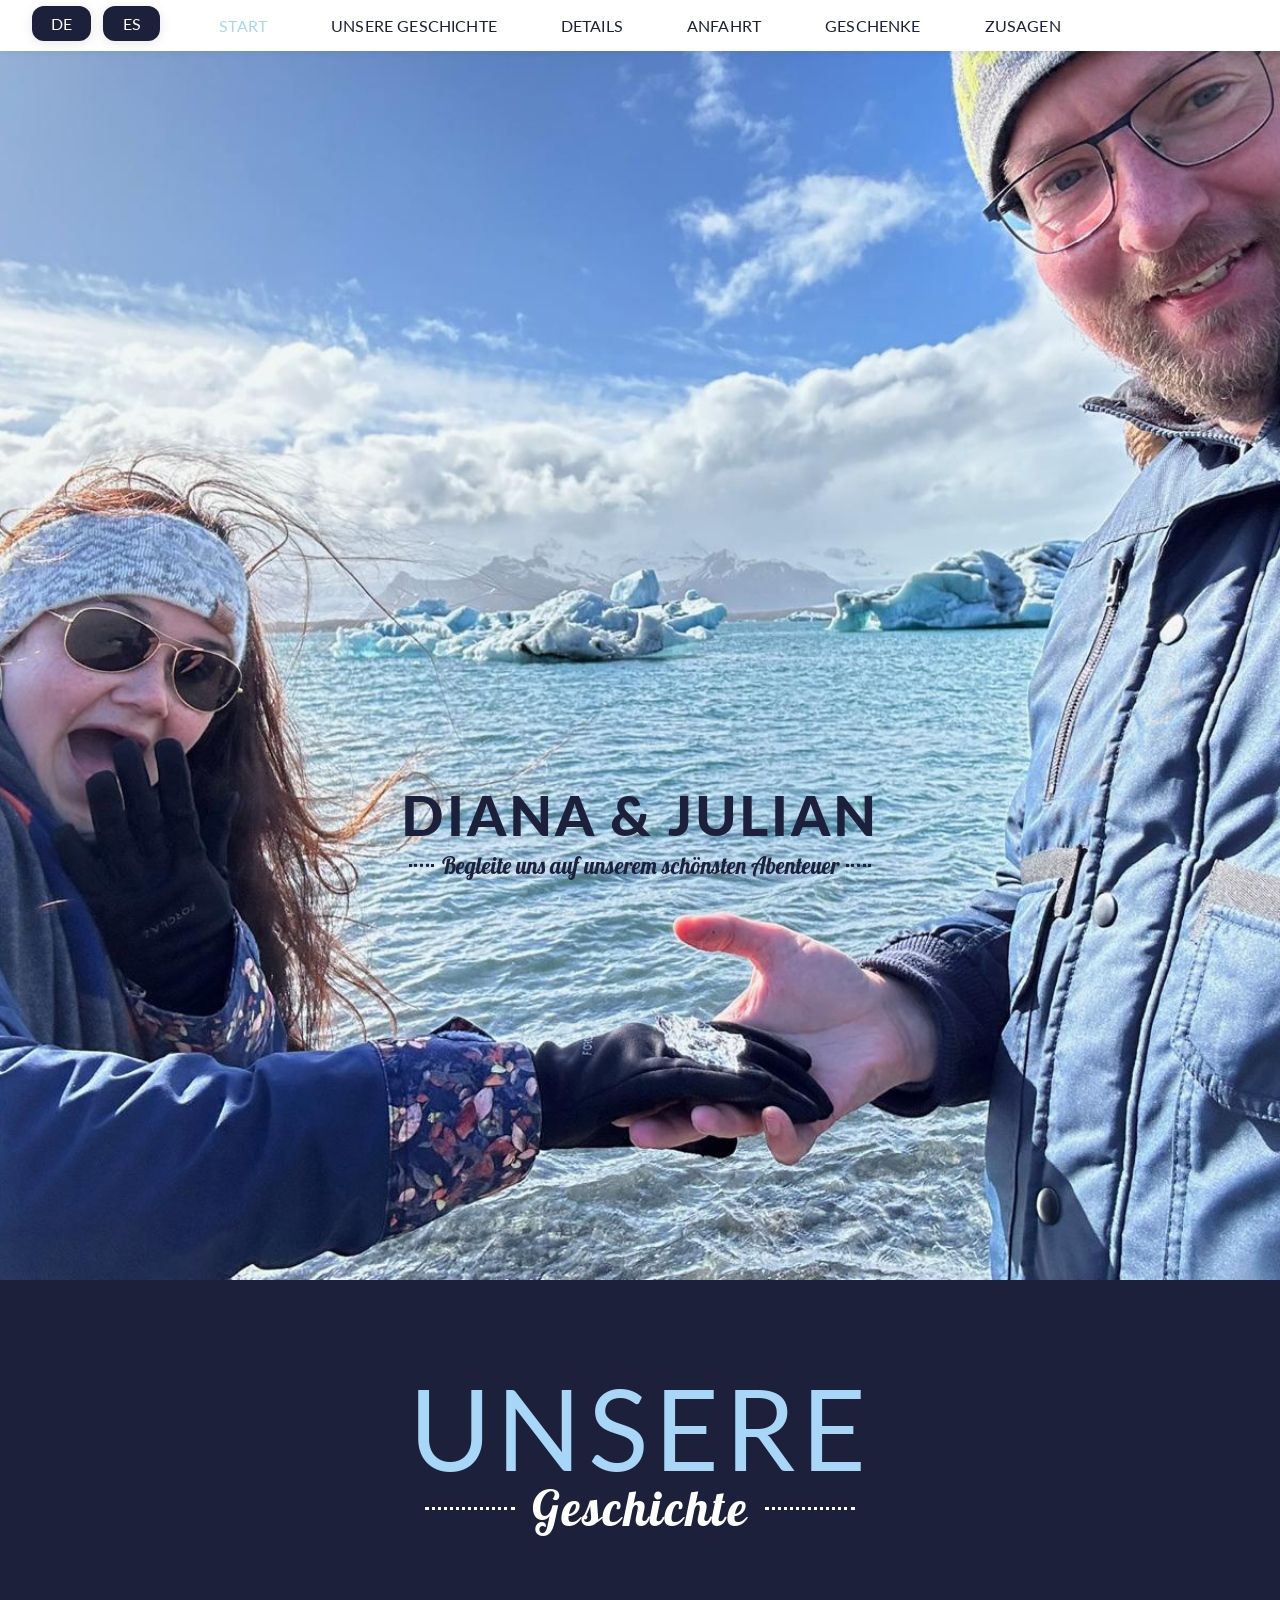
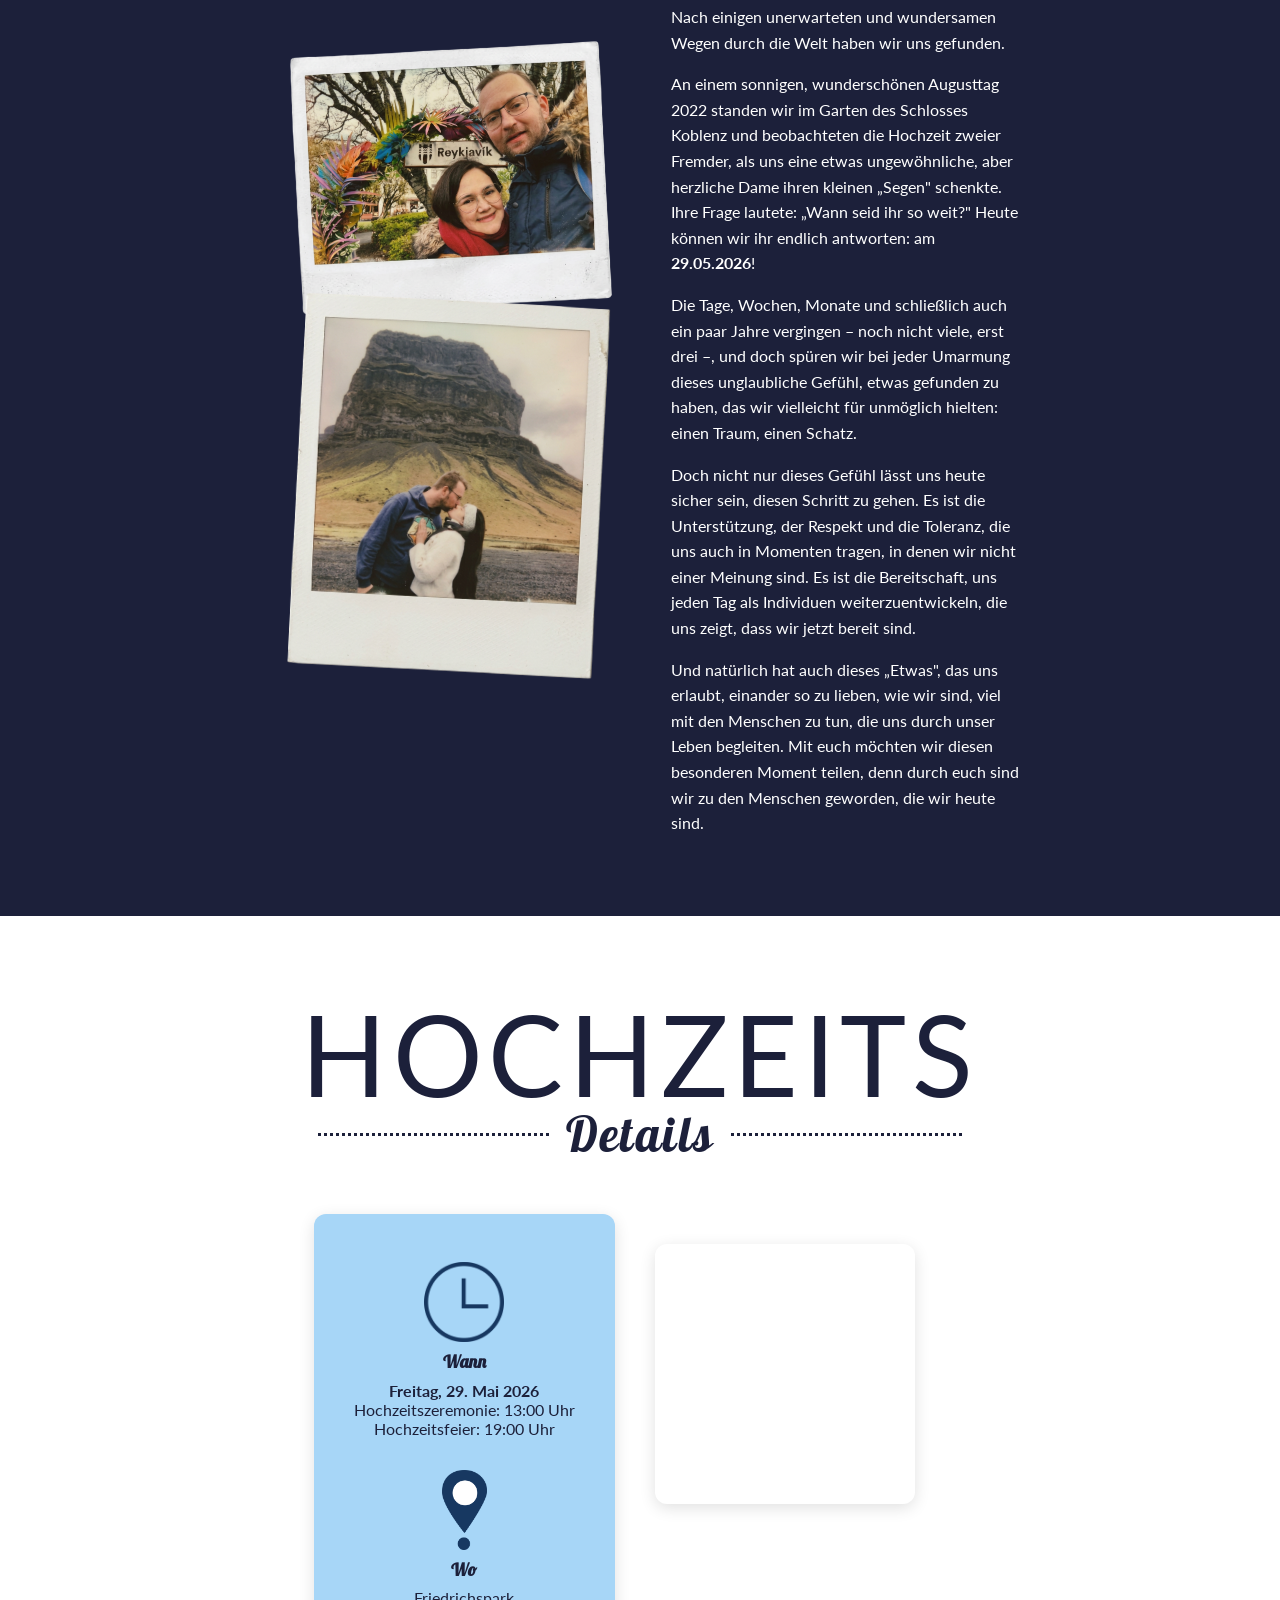
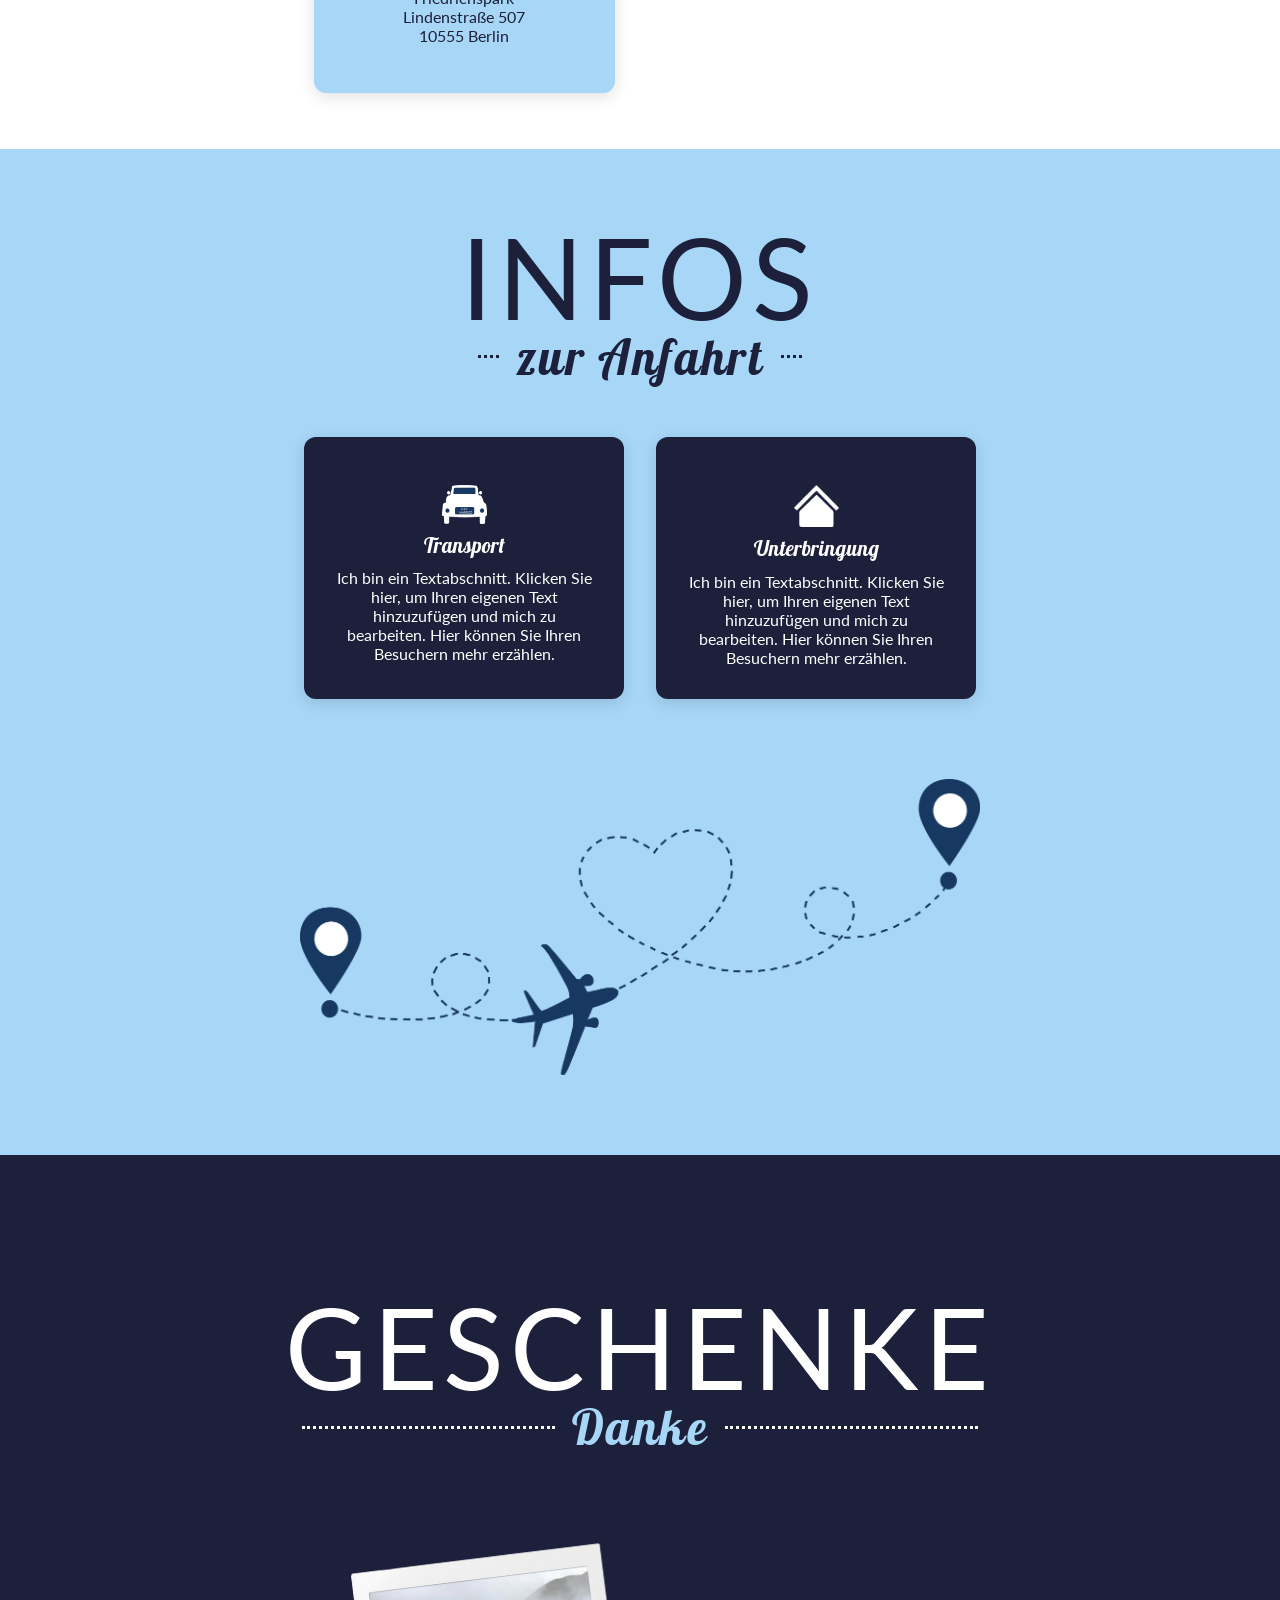
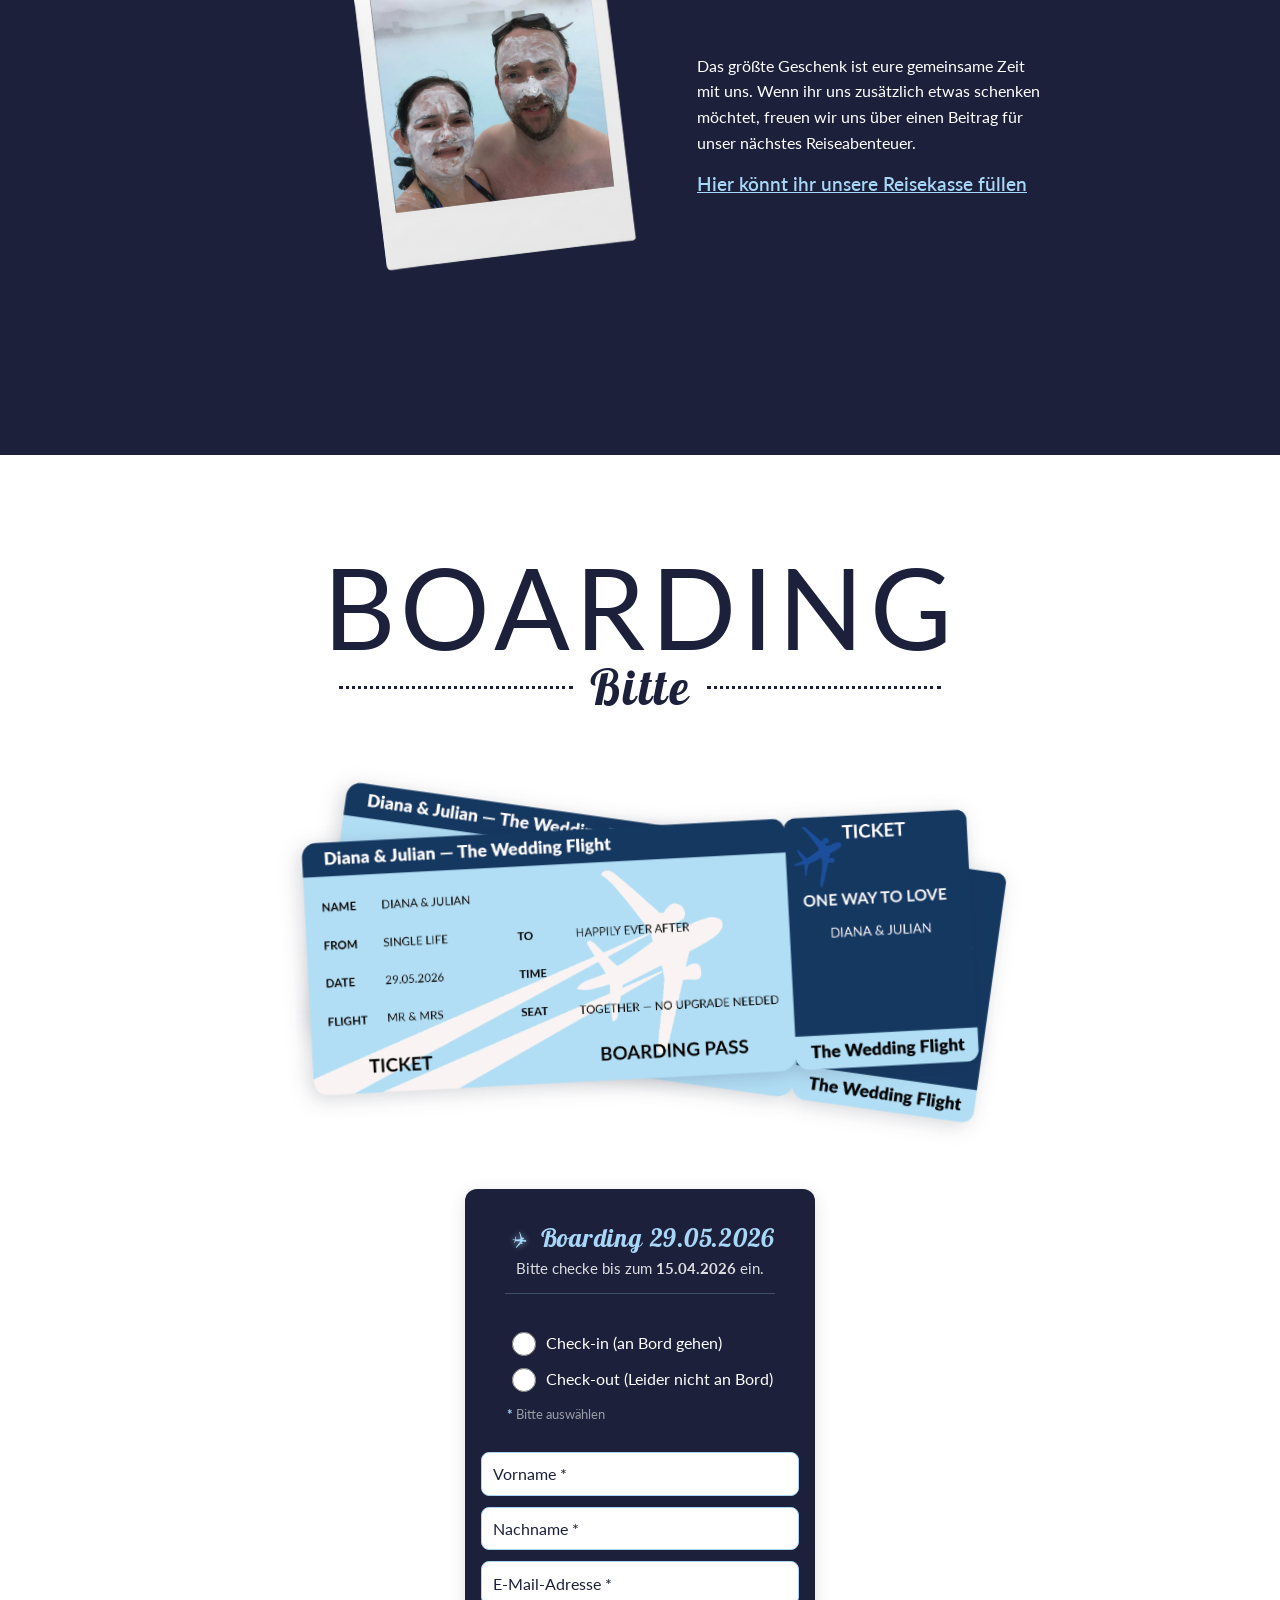
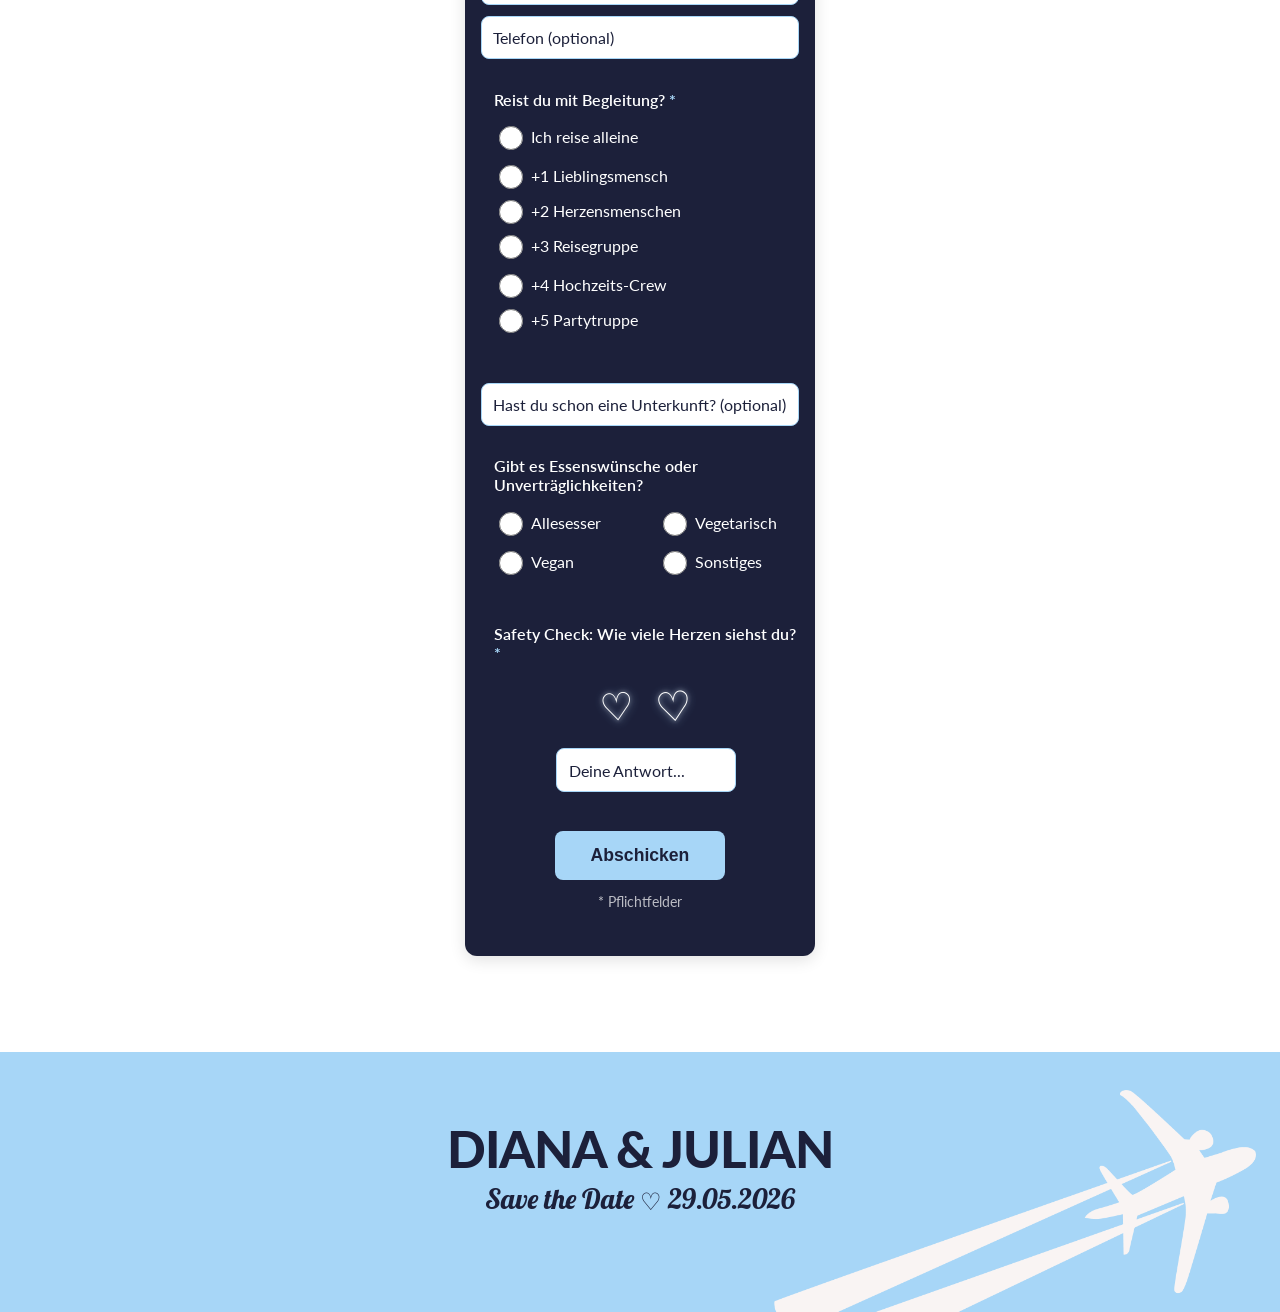
==== pages/index.html @ 66ac1f77 "Captcha-Label: Gedankenstrich → Doppelpunkt, Sternchen direkt ans letzte Wort" ====
<!DOCTYPE html>
<html lang="de">
<head>
  <meta charset="UTF-8">
  <meta name="viewport" content="width=device-width, initial-scale=1.0">
  <title>Diana & Julian – Hochzeit</title>
  <link rel="preconnect" href="https://fonts.googleapis.com">
  <link rel="preconnect" href="https://fonts.gstatic.com" crossorigin>
  <link href="https://fonts.googleapis.com/css2?family=Raleway:ital,wght@0,100..900;1,100..900&family=Parisienne&family=Lobster&family=Lato:wght@100;300;400;700;900&display=swap" rel="stylesheet">
  <link rel="stylesheet" href="../styles/main.css">
  <!-- Kein externes Captcha nötig -->
</head>
<body>

  <nav class="navigation">
    <div class="language-switcher">
      <button onclick="switchLanguage('de')">DE</button>
      <button onclick="switchLanguage('es')">ES</button>
    </div>
    <div class="burger" id="burger">
      <span></span>
      <span></span>
      <span></span>
      <svg class="burger-x" viewBox="0 0 32 32" width="28" height="28" xmlns="http://www.w3.org/2000/svg">
        <line x1="8" y1="8" x2="24" y2="24" stroke="#1c203a" stroke-width="3" stroke-linecap="round"/>
        <line x1="24" y1="8" x2="8" y2="24" stroke="#1c203a" stroke-width="3" stroke-linecap="round"/>
      </svg>
    </div>
    <ul id="nav-list">
      <li><a href="#start" class="active">Start</a></li>
      <li><a href="#geschichte">Unsere Geschichte</a></li>
      <li><a href="#details">Details</a></li>
      <li><a href="#anfahrt">Anfahrt</a></li>
      <li><a href="#geschenke">Geschenke</a></li>
      <li><a href="#zusagen">Zusagen</a></li>
    </ul>
  </nav>

  <!-- HERO -->
  <div class="hero" id="start">
    <div class="hero-bg"></div>
    <div class="hero-text">
      <div class="geschichte-headline-strich hero-headline">
        <span class="geschichte-title hero-title">DIANA &amp; JULIAN</span>
        <span class="geschichte-title-2 lobster-regular hero-title-2">
          <span class="geschichte-dots-inline hero-dots"></span>
          <span class="hero-subtitle-text">Begleite uns auf unserem schönsten Abenteuer</span>
          <span class="geschichte-dots-inline hero-dots"></span>
        </span>
      </div>
    </div>
  </div>

  <!-- GESCHICHTE -->
  <section id="geschichte" class="geschichte-section">
    <!-- Sprach-Buttons nur Mobile, oben in der Section -->
    <div class="language-switcher-mobile">
      <button onclick="switchLanguage('de')">DE</button>
      <button onclick="switchLanguage('es')">ES</button>
    </div>
    <div class="geschichte-header">
      <div class="geschichte-headline-strich geschichte-headline-tight">
        <span class="geschichte-title">UNSERE</span>
        <span class="geschichte-title geschichte-title-2 lobster-regular">
          <span class="geschichte-dots-inline"></span>
          Geschichte
          <span class="geschichte-dots-inline"></span>
        </span>
      </div>
    </div>
    <div class="geschichte-content">
      <div class="geschichte-polaroid-stack">
        <img class="geschichte-polaroid" src="../assets/geschichte_hochzeit.png" alt="Polaroid Barcelona">
        <img class="geschichte-polaroid geschichte-polaroid-2" src="../assets/geschichte_hochzeit_2.png" alt="Polaroid Geschichte 2">
      </div>
      <div class="geschichte-block">
        <div class="geschichte-block-text">
          <p>Nach einigen unerwarteten und wundersamen Wegen durch die Welt haben wir uns gefunden.</p>
          <p>An einem sonnigen, wunderschönen Augusttag 2022 standen wir im Garten des Schlosses Koblenz und beobachteten die Hochzeit zweier Fremder, als uns eine etwas ungewöhnliche, aber herzliche Dame ihren kleinen „Segen" schenkte. Ihre Frage lautete: „Wann seid ihr so weit?" Heute können wir ihr endlich antworten: am <strong>29.05.2026</strong>!</p>
          <p>Die Tage, Wochen, Monate und schließlich auch ein paar Jahre vergingen – noch nicht viele, erst drei –, und doch spüren wir bei jeder Umarmung dieses unglaubliche Gefühl, etwas gefunden zu haben, das wir vielleicht für unmöglich hielten: einen Traum, einen Schatz.</p>
          <p>Doch nicht nur dieses Gefühl lässt uns heute sicher sein, diesen Schritt zu gehen. Es ist die Unterstützung, der Respekt und die Toleranz, die uns auch in Momenten tragen, in denen wir nicht einer Meinung sind. Es ist die Bereitschaft, uns jeden Tag als Individuen weiterzuentwickeln, die uns zeigt, dass wir jetzt bereit sind.</p>
          <p>Und natürlich hat auch dieses „Etwas", das uns erlaubt, einander so zu lieben, wie wir sind, viel mit den Menschen zu tun, die uns durch unser Leben begleiten. Mit euch möchten wir diesen besonderen Moment teilen, denn durch euch sind wir zu den Menschen geworden, die wir heute sind.</p>
        </div>
      </div>
    </div>
  </section>

  <!-- DETAILS -->
  <section id="details" class="details-section">
    <div class="details-header">
      <div class="geschichte-headline-strich geschichte-headline-tight">
        <span class="geschichte-title details-headline-color">HOCHZEITS</span>
        <span class="geschichte-title geschichte-title-2 lobster-regular details-headline-color">
          <span class="geschichte-dots-inline geschichte-dots-dark"></span>
          Details
          <span class="geschichte-dots-inline geschichte-dots-dark"></span>
        </span>
      </div>
    </div>
    <div class="details-content">
      <div class="details-info">
        <img src="../assets/icon/icon_uhr.png" alt="Uhrzeit Icon" class="details-icon-img">
        <div class="details-block-title lobster-regular">Wann</div>
        <div class="details-block-text">
          <strong>Freitag, 29. Mai 2026</strong><br>
          Hochzeitszeremonie: 13:00 Uhr<br>
          Hochzeitsfeier: 19:00 Uhr
        </div>
        <img src="../assets/icon/standort_icon_blau.png" alt="Standort Icon" class="details-icon-img">
        <div class="details-block-title lobster-regular">Wo</div>
        <div class="details-block-text">
          Friedrichspark<br>
          Lindenstraße 507<br>
          10555 Berlin
        </div>
      </div>
      <div class="details-map">
        <iframe
          src="https://www.google.com/maps?q=Traben-Trarbach&output=embed"
          width="100%"
          height="260"
          style="border:0; border-radius:12px; box-shadow:0 4px 16px rgba(0,0,0,0.12); display:block;"
          allowfullscreen=""
          loading="lazy"
          referrerpolicy="no-referrer-when-downgrade"
        ></iframe>
      </div>
    </div>
  </section>

  <!-- ANFAHRT -->
  <section id="anfahrt" class="anfahrt-section">
    <div class="anfahrt-bg"></div>
    <div class="anfahrt-content">
      <div class="anfahrt-header">
        <div class="geschichte-headline-strich geschichte-headline-tight">
          <span class="geschichte-title anfahrt-headline-color">INFOS</span>
          <span class="geschichte-title geschichte-title-2 lobster-regular anfahrt-headline-color">
            <span class="geschichte-dots-inline geschichte-dots-dark"></span>
            zur Anfahrt
            <span class="geschichte-dots-inline geschichte-dots-dark"></span>
          </span>
        </div>
      </div>
      <div class="anfahrt-boxes">
        <div class="anfahrt-box">
          <img src="../assets/transport_icon.png" alt="Transport Icon" class="anfahrt-icon-img">
          <div class="anfahrt-box-title lobster-regular">Transport</div>
          <div class="anfahrt-box-text">Ich bin ein Textabschnitt. Klicken Sie hier, um Ihren eigenen Text hinzuzufügen und mich zu bearbeiten. Hier können Sie Ihren Besuchern mehr erzählen.</div>
        </div>
        <div class="anfahrt-box">
          <img src="../assets/icon_haus.png" alt="Haus Icon" class="anfahrt-icon-img">
          <div class="anfahrt-box-title lobster-regular">Unterbringung</div>
          <div class="anfahrt-box-text">Ich bin ein Textabschnitt. Klicken Sie hier, um Ihren eigenen Text hinzuzufügen und mich zu bearbeiten. Hier können Sie Ihren Besuchern mehr erzählen.</div>
        </div>
      </div>
      <div class="fluglinie-herz-wrapper">
        <img src="../assets/fluglinie_herz.png" alt="Fluglinie Herz" class="fluglinie-herz">
      </div>
    </div>
  </section>

  <!-- GESCHENKE -->
  <section id="geschenke" class="geschenke-section">
    <div class="geschenke-header">
      <div class="geschichte-headline-strich geschichte-headline-tight">
        <span class="geschichte-title geschenke-headline-color">GESCHENKE</span>
        <span class="geschichte-title geschichte-title-2 lobster-regular geschenke-subtitle-color">
          <span class="geschichte-dots-inline"></span>
          Danke
          <span class="geschichte-dots-inline"></span>
        </span>
      </div>
    </div>
    <div class="geschenke-content">
      <img class="geschichte-polaroid geschenke-polaroid" src="../assets/geschenke_bild.png" alt="Polaroid Geschenke">
      <div class="geschichte-block">
        <div class="geschichte-block-text">Das größte Geschenk ist eure gemeinsame Zeit mit uns. Wenn ihr uns zusätzlich etwas schenken möchtet, freuen wir uns über einen Beitrag für unser nächstes Reiseabenteuer.</div>
        <a href="https://www.wunschliste.de/" target="_blank" rel="noopener" class="geschenke-link">Hier könnt ihr unsere Reisekasse füllen</a>
      </div>
    </div>
  </section>

  <!-- ZUSAGEN -->
  <section id="zusagen" class="zusagen-section">
    <div class="zusagen-header">
      <div class="geschichte-headline-strich geschichte-headline-tight headline-inline">
        <span class="geschichte-title zusagen-headline-color">BOARDING</span>
        <span class="geschichte-title geschichte-title-2 lobster-regular zusagen-headline-color">
          <span class="geschichte-dots-inline geschichte-dots-dark"></span>
          Bitte
          <span class="geschichte-dots-inline geschichte-dots-dark"></span>
        </span>
      </div>
    </div>
    <div class="zusagen-bordkarte-wrapper">
      <div class="bordkarte-stack">
        <img src="../assets/bordkarte.png" alt="Bordkarte" class="bordkarte-img bordkarte-front">
        <img src="../assets/bordkarte.png" alt="Bordkarte Versetzt" class="bordkarte-img bordkarte-back">
      </div>
    </div>
    <div class="zusagen-header-gap"></div>
    <div class="zusagen-form-wrapper">
      <form class="zusagen-form" id="zusagen-form" novalidate>
        <!-- Honeypot: unsichtbar für Menschen, Bots füllen es aus -->
        <div class="hp-field" aria-hidden="true">
          <input type="text" name="website" id="hp-website" tabindex="-1" autocomplete="off">
        </div>
        <!-- Zeitstempel für Bot-Erkennung (zu schnell = Bot) -->
        <input type="hidden" name="form_time" id="form-time">

        <!-- Formular-Header -->
        <div class="zusagen-form-header">
          <p class="zusagen-form-datum">
            <svg viewBox="0 0 616.15 457.71" xmlns="http://www.w3.org/2000/svg" class="formular-flugzeug-svg" aria-hidden="true"><path d="M333.71,269.94s4.4-13.72,3.85-24.71c-.56-10.98-8.57-61.3-8.57-61.3l-7.73-41.49s-5.93-23.5-10.21-28.75c-4.27-5.25,9.78-7.89,16.81,2.82,7.03,10.71,41.93,114.26,41.93,114.26l8.54,5.16s5.09-5.01,16.8-6.53c11.71-1.53,18.88,9.59,18.74,16.54s-2.61,15.67-12.25,15.94-18.6-5.44-18.6-5.44l2.21,18.54,30.03,5.77s11.71.48,30.58,6.06c18.87,5.58,20.95,17.7,20.95,17.7,0,0,.42,16.59-30.3,17.48-30.72.89-52.35-2.14-52.35-2.14l-25.89,25.14s34.85-5.4,27.01,16.87c-7.84,22.27-22.18,5.38-26.45,3.47-4.27-1.91-12.68-6.67-12.68-6.67,0,0-77.24,79.99-87.57,88.93-10.33,8.94-13.5,9.61-13.5,9.61,0,0-10.06-.28-8.27-7.02s65.8-86.34,76.54-104.08c10.74-17.74,12.38-31.58,12.38-31.58l-51.8-4.52-34.99-3.03s-33.59,37.79-39.1,44.92c-5.51,7.13-11.02,3.56-11.02,3.56l31.1-61.82s-23.83-6.19-36.65-10.58c-12.81-4.4-23.15-13.51-23.15-13.51,0,0,8.68-5.79,25.62-1.9,16.95,3.9,37.75,7.15,37.75,7.15,0,0-3.75-55.09-3.34-64.56.41-9.47,6.75-4.8,9.37,2.25,2.62,7.06,14.35,56.99,17.94,60.88,3.58,3.89,86.23-3.43,86.23-3.43Z" fill="#a7d6f7"/></svg>
            Boarding 29.05.2026
          </p>
          <p class="zusagen-form-frist">Bitte checke bis zum <strong>15.04.2026</strong> ein.</p>
        </div>

        <!-- Check-in / Check-out -->
        <div class="zusagen-radio-group">
          <label>
            <input type="radio" name="anwesenheit" value="zusage" required>
            <span>Check-in (an Bord gehen)</span>
          </label>
          <label>
            <input type="radio" name="anwesenheit" value="absage">
            <span>Check-out (Leider nicht an Bord)</span>
          </label>
          <p class="zusagen-radio-pflicht"><span class="pflicht-stern">*</span> Bitte auswählen</p>
        </div>

        <!-- Persönliche Daten -->
        <input type="text" id="vorname" name="vorname" placeholder="Vorname *" required>
        <input type="text" id="nachname" name="nachname" placeholder="Nachname *" required>
        <input type="email" id="email" name="email" placeholder="E-Mail-Adresse *" required>
        <input type="tel" placeholder="Telefon (optional)">

        <!-- Begleitpersonen -->
        <div class="zusagen-begleitung-group">
          <label class="zusagen-begleitung-label">Reist du mit Begleitung? <span class="pflicht-stern">*</span></label>
          <div class="zusagen-radio-inline">
            <label><input type="radio" name="begleitung" value="0" required><span>Ich reise alleine</span></label>
            <label><input type="radio" name="begleitung" value="1"><span>+1 Lieblingsmensch</span></label>
          </div>
          <div class="zusagen-radio-inline">
            <label><input type="radio" name="begleitung" value="2"><span>+2 Herzensmenschen</span></label>
          </div>
          <div class="zusagen-radio-inline">
            <label><input type="radio" name="begleitung" value="3"><span>+3 Reisegruppe</span></label>
            <label><input type="radio" name="begleitung" value="4"><span>+4 Hochzeits-Crew</span></label>
          </div>
          <div class="zusagen-radio-inline">
            <label><input type="radio" name="begleitung" value="5"><span>+5 Partytruppe</span></label>
          </div>
        </div>
        <!-- Namen der Begleitpersonen – wird per JS dynamisch eingeblendet -->
        <div id="begleitung-namen" class="begleitung-namen-wrapper"></div>

        <!-- Unterkunft -->
        <input type="text" id="unterkunft" name="unterkunft" placeholder="Hast du schon eine Unterkunft? (optional)">

        <!-- Essenswünsche -->
        <div class="zusagen-essen-group">
          <label class="zusagen-essen-label">Gibt es Essenswünsche oder Unverträglichkeiten?</label>
          <div class="zusagen-radio-grid-2">
            <label><input type="radio" name="essen" value="allesser"><span>Alles­esser</span></label>
            <label><input type="radio" name="essen" value="vegetarisch"><span>Vegetarisch</span></label>
            <label><input type="radio" name="essen" value="vegan"><span>Vegan</span></label>
            <label><input type="radio" name="essen" value="sonstiges"><span>Sonstiges</span></label>
          </div>
          <textarea id="essen-sonstiges" name="essen_sonstiges" class="essen-sonstiges-input" placeholder="Was darf's sein?" rows="2" style="display:none;"></textarea>
        </div>

        <!-- Herzen-Captcha -->
        <div class="herzen-captcha-wrapper">
          <label class="herzen-captcha-label">Safety Check: Wie viele Herzen siehst du?<span class="pflicht-stern">*</span></label>
          <div class="herzen-captcha-display" id="herzen-display" aria-label="Herzen zählen"></div>
          <input type="number" id="herzen-antwort" class="herzen-captcha-input" placeholder="Deine Antwort..." min="1" max="10" autocomplete="off">
          <span class="herzen-captcha-error" id="herzen-error"></span>
        </div>
        <button type="submit">Abschicken</button>
        <p class="zusagen-pflicht-hinweis">* Pflichtfelder</p>
      </form>
      <!-- Bestätigungs-Toast -->
      <div class="zusagen-toast" id="zusagen-toast">
        <span class="zusagen-toast-icon" id="zusagen-toast-icon">
          <svg viewBox="0 0 616.15 470.28" xmlns="http://www.w3.org/2000/svg" class="toast-flugzeug-svg">
            <path d="M317.76,261.37s-2.49-14.19-8.1-23.66c-5.6-9.46-36.12-50.27-36.12-50.27l-26.15-33.12s-16.19-18.04-22.42-20.7c-6.23-2.66,4.98-11.53,16.19-5.32,11.21,6.21,90.29,81.61,90.29,81.61l9.96.59s2.18-6.8,11.83-13.6c9.65-6.8,21.17-.3,24.29,5.91s4.98,15.08-3.42,19.81-18.99,3.84-18.99,3.84l10.59,15.38,29.27-8.87s10.59-5.03,29.89-8.87c19.3-3.84,26.78,5.91,26.78,5.91,0,0,8.1,14.49-18.68,29.57-26.78,15.08-47.32,22.47-47.32,22.47l-11.21,34.3s28.33-20.99,31.76,2.37c3.42,23.36-17.12,15.08-21.79,15.38-4.67.3-14.32,0-14.32,0,0,0-31.13,106.75-36.12,119.46-4.98,12.72-7.47,14.79-7.47,14.79,0,0-9.03,4.44-10.59-2.37s18.06-107.04,19.3-127.74c1.25-20.7-3.74-33.71-3.74-33.71l-47.95,20.11-32.38,13.6s-12.14,49.09-13.7,57.96c-1.56,8.87-8.1,8.28-8.1,8.28l-1.25-69.19s-23.97,5.62-37.36,7.69-26.78-1.18-26.78-1.18c0,0,4.98-9.17,21.79-13.6s36.74-11.24,36.74-11.24c0,0-28.96-47.02-33-55.59-4.05-8.58,3.74-7.39,9.34-2.37,5.6,5.03,39.23,43.76,44.21,45.54,4.98,1.77,74.72-43.17,74.72-43.17Z" fill="white"/>
          </svg>
        </span>
        <span class="zusagen-toast-text" id="zusagen-toast-text">Deine Sitzplätze sind gebucht!</span>
      </div>
    </div>
  </section>

  <!-- FLUGZEUG ANIMATION OVERLAY -->
  <div class="flug-overlay" id="flug-overlay" aria-hidden="true">
    <div class="flug-plane-wrapper" id="flug-plane-wrapper">
      <!-- Flugzeug aus assets/hero_image_mobil.pngassets/flugzeug.svg -->
      <svg class="flug-plane-svg" viewBox="0 0 616.15 457.71" xmlns="http://www.w3.org/2000/svg">
        <path d="M333.71,269.94s4.4-13.72,3.85-24.71c-.56-10.98-8.57-61.3-8.57-61.3l-7.73-41.49s-5.93-23.5-10.21-28.75c-4.27-5.25,9.78-7.89,16.81,2.82,7.03,10.71,41.93,114.26,41.93,114.26l8.54,5.16s5.09-5.01,16.8-6.53c11.71-1.53,18.88,9.59,18.74,16.54s-2.61,15.67-12.25,15.94-18.6-5.44-18.6-5.44l2.21,18.54,30.03,5.77s11.71.48,30.58,6.06c18.87,5.58,20.95,17.7,20.95,17.7,0,0,.42,16.59-30.3,17.48-30.72.89-52.35-2.14-52.35-2.14l-25.89,25.14s34.85-5.4,27.01,16.87c-7.84,22.27-22.18,5.38-26.45,3.47-4.27-1.91-12.68-6.67-12.68-6.67,0,0-77.24,79.99-87.57,88.93-10.33,8.94-13.5,9.61-13.5,9.61,0,0-10.06-.28-8.27-7.02s65.8-86.34,76.54-104.08c10.74-17.74,12.38-31.58,12.38-31.58l-51.8-4.52-34.99-3.03s-33.59,37.79-39.1,44.92c-5.51,7.13-11.02,3.56-11.02,3.56l31.1-61.82s-23.83-6.19-36.65-10.58c-12.81-4.4-23.15-13.51-23.15-13.51,0,0,8.68-5.79,25.62-1.9,16.95,3.9,37.75,7.15,37.75,7.15,0,0-3.75-55.09-3.34-64.56.41-9.47,6.75-4.8,9.37,2.25,2.62,7.06,14.35,56.99,17.94,60.88,3.58,3.89,86.23-3.43,86.23-3.43Z" fill="white"/>
      </svg>
    </div>
  </div>

  <!-- FOOTER -->
  <footer class="footer">
    <div class="footer-image">
      <div class="footer-text-group">
        <div class="geschichte-headline-strich footer-headline headline-inline">
          <span class="geschichte-title footer-title">DIANA &amp; JULIAN</span>
          <span class="geschichte-title-2 lobster-regular footer-title-2">
            <span class="footer-datum-text">Save the Date <span class="footer-heart">&#9825;</span> 29.05.2026</span>
          </span>
        </div>
      </div>
      <img src="../assets/flugzeug_white.png" alt="Footer Flugzeug">
    </div>
  </footer>

  <script src="../utils/main.js"></script>

</body>
</html>
---- styles/main.css ----
/* ============================================================
   HOCHZEITSWEBSITE DIANA & JULIAN – main.css
   ============================================================ */

/* ------------------------------------------------------------
   0. FLUGZEUG ANIMATION
   ------------------------------------------------------------ */

/* Overlay – fixed über der gesamten Seite, kein Klick-Block */
.flug-overlay {
  position: fixed;
  top: 0;
  left: 0;
  width: 100vw;
  height: 100vh;
  pointer-events: none;
  z-index: 9999;
  overflow: hidden;
}

/* Wrapper, der quer über die Seite fliegt */
.flug-plane-wrapper {
  position: absolute;
  top: 18vh;
  left: -380px;
  display: flex;
  align-items: center;
  gap: 0;
  opacity: 0;
}

/* Weißes SVG-Flugzeug */
.flug-plane-svg {
  width: 400px;
  height: auto;
  filter:
    drop-shadow(0 0 8px rgba(255,255,255,0.4))
    drop-shadow(0 6px 18px rgba(28,32,58,0.22));
  display: block;
  transform: none;
}

/* Flug von links nach rechts */
@keyframes flugzeug-flug {
  0%   { transform: translateX(0);                      opacity: 1; }
  88%  { transform: translateX(calc(100vw + 420px));    opacity: 1; }
  100% { transform: translateX(calc(100vw + 420px));    opacity: 0; }
}

.flug-plane-wrapper.flying {
  opacity: 1;
  animation: flugzeug-flug 16s cubic-bezier(0.25, 0.46, 0.45, 0.94) forwards;
}

/* ---- Herz-Wolke: ein Cluster aus mehreren kleinen Herzen ---- */
.flug-herzwolke {
  position: absolute;
  pointer-events: none;
  opacity: 0;
  width: 60px;
  height: 60px;
  /* Position wird per JS gesetzt */
}

/* Einzelne Herzchen innerhalb der Wolke */
.flug-herzwolke span {
  position: absolute;
  color: #fff;
  user-select: none;
  text-shadow:
    0 1px 6px rgba(167,214,247,0.7),
    0 0 3px rgba(255,255,255,0.6);
  line-height: 1;
}

/* Pufft als Wolken-Gruppe auf und steigt auf */
@keyframes herzwolke-auf {
  0%   { transform: translateY(0)    scale(0.5); opacity: 0;   }
  15%  { transform: translateY(-12px) scale(1.0); opacity: 1;   }
  60%  { transform: translateY(-55px) scale(1.1); opacity: 0.75; }
  100% { transform: translateY(-105px) scale(0.85); opacity: 0; }
}

.flug-herzwolke.aufsteigen {
  animation: herzwolke-auf 2.6s ease-out forwards;
}

@keyframes hero-herz-auf {
  0%   { transform: translate(-50%, -50%)  scale(0.6); opacity: 0;   }
  8%   { transform: translate(-50%, -60%)  scale(1.1); opacity: 1;   }
  50%  { transform: translate(-50%, -140%) scale(1.0); opacity: 1;   }
  80%  { transform: translate(-50%, -210%) scale(0.95); opacity: 0.7; }
  100% { transform: translate(-50%, -270%) scale(0.85); opacity: 0;   }
}

@media (max-width: 600px) {
  .flug-plane-svg {
    width: 240px;
  }

  .flug-plane-wrapper {
    top: 22vh;
    left: -280px;
  }
}

/* ------------------------------------------------------------
   1. RESET & BASE
   ------------------------------------------------------------ */
*,
*::before,
*::after {
  box-sizing: border-box;
}

body {
  margin: 0;
  font-family: 'Lato', Arial, sans-serif;
  background: #fff;
}

section {
  padding: 0;
  max-width: none;
  margin: 0;
}

img {
  max-width: 100%;
  height: auto;
}

/* ------------------------------------------------------------
   2. SCHRIFTEN / UTILITIES
   ------------------------------------------------------------ */
.lobster-regular {
  font-family: 'Lobster', cursive;
  font-weight: 400;
  font-style: normal;
}

/* ------------------------------------------------------------
   3. NAVIGATION
   ------------------------------------------------------------ */
.navigation {
  position: fixed;
  top: 0;
  width: 100%;
  background: #fff;
  box-shadow: 0 2px 8px rgba(0,0,0,0.05);
  z-index: 100;
}

.navigation ul {
  list-style: none;
  margin: 0;
  padding: 1em 0;
  display: flex;
  justify-content: center;
  max-width: 1200px;
  width: 90vw;
  margin-left: auto;
  margin-right: auto;
}

.navigation li {
  margin: 0 2em;
}

.navigation a {
  text-decoration: none;
  color: #1c203a;
  font-family: 'Lato', Arial, sans-serif;
  font-weight: 400;
  text-transform: uppercase;
  letter-spacing: 0.01em;
  transition: color 0.2s;
}

.navigation a.active,
.navigation a:hover {
  color: #a7d6f7;
}

/* Sprachumschalter */
.language-switcher {
  position: absolute;
  top: 0.4em;
  left: 2em;
  z-index: 110;
}

.language-switcher button {
  background: #1c203a;
  color: #fff;
  border: none;
  border-radius: 12px;
  box-shadow: 0 2px 12px rgba(0,0,0,0.10);
  font-family: 'Lato', Arial, sans-serif;
  font-size: 1em;
  font-weight: 400;
  padding: 0.5em 1.2em;
  margin-right: 0.5em;
  cursor: pointer;
  transition: background 0.2s, color 0.2s;
  outline: none;
}

.language-switcher button:last-child {
  margin-right: 0;
}

.language-switcher button:hover,
.language-switcher button:focus {
  background: #7fc6f7;
  color: #0a0d1a;
}

@media (max-width: 1000px) {
  .language-switcher {
    display: none;
  }
  .language-switcher button {
    font-size: 0.78em;
    padding: 0.45em 0.85em;
    border-radius: 10px;
    margin-right: 0.3em;
  }
}

/* Burger-Menü */
.burger {
  display: none;
  width: 44px;
  height: 44px;
  flex-direction: column;
  justify-content: center;
  align-items: center;
  cursor: pointer;
  position: fixed;
  top: 1em;
  right: 2em;
  z-index: 99999;
  background: rgba(167, 214, 247, 0.25);
  backdrop-filter: blur(3px);
  border-radius: 12px;
  box-shadow: 0 2px 12px rgba(0,0,0,0.10);
  transition: background 0.2s;
}

.burger:hover {
  background: rgba(167, 214, 247, 0.45);
}

.burger span {
  display: block;
  width: 28px;
  height: 4px;
  margin: 4px 0;
  background: #1c203a;
  border-radius: 2px;
  transition: 0.3s;
}

.burger.active span:nth-child(1) {
  transform: translateY(8px) rotate(45deg);
}

.burger.active span:nth-child(2) {
  opacity: 0;
}

.burger.active span:nth-child(3) {
  transform: translateY(-8px) rotate(-45deg);
}

.burger .burger-x {
  display: none;
  position: absolute;
  top: 8px;
  right: 8px;
  z-index: 9999;
  pointer-events: auto;
  background: transparent;
}

.burger.active .burger-x {
  display: block;
}

.burger.active span {
  opacity: 0;
}

@media (max-width: 1000px) {
  .navigation ul:not(#nav-list) {
    display: none !important;
  }

  .burger {
    display: flex !important;
    right: auto;
    left: 1.2em;
    top: 1em;
    position: fixed;
  }

  #nav-list {
    display: flex;
    flex-direction: column;
    position: fixed;
    top: 0;
    right: 0;
    width: 75vw;
    height: 100vh;
    background: rgba(167, 214, 247, 0.25);
    backdrop-filter: blur(3px);
    box-shadow: -2px 0 16px rgba(0,0,0,0.13);
    padding-top: 5em;
    z-index: 99998;
    align-items: flex-start;
    gap: 0.7em;
    font-size: 1.5em;
    transition: transform 0.3s cubic-bezier(.4,0,.2,1);
    transform: translateX(100%);
    visibility: hidden;
  }

  #nav-list.active {
    transform: translateX(0);
    visibility: visible;
  }

  .navigation ul li {
    width: 100%;
    text-align: left;
    margin-left: 2em;
    margin-bottom: 0.3em;
  }
}

@media (max-width: 600px) {
  .burger {
    left: 1em;
    right: auto;
    top: 0.6em;
    padding: 0.3em 0.45em;
  }

  #nav-list {
    width: 95vw;
    font-size: 1.2em;
    padding-top: 5em;
  }
}

/* ------------------------------------------------------------
   4. HERO
   ------------------------------------------------------------ */

/* Sprach-Buttons unter Hero – nur Mobile */
.language-switcher-mobile {
  display: none;
}

@media (max-width: 1000px) {
  .language-switcher-mobile {
    display: flex;
    justify-content: center;
    gap: 0.6em;
    padding: 1em 0 0.2em 0;
    background: transparent;
  }
  .language-switcher-mobile button {
    background: #a7d6f7;
    color: #1c203a;
    border: none;
    border-radius: 10px;
    font-family: 'Lato', Arial, sans-serif;
    font-size: 0.85em;
    font-weight: 700;
    padding: 0.45em 1em;
    cursor: pointer;
    transition: background 0.2s, color 0.2s;
  }
  .language-switcher-mobile button:hover,
  .language-switcher-mobile button:focus {
    background: #7fc6f7;
    color: #0a0d1a;
  }
}

@media (max-width: 600px) {
  .language-switcher-mobile {
    display: flex;
    justify-content: center;
    gap: 0.6em;
    padding: 1em 0 0.2em 0;
    background: transparent;
  }
  .language-switcher-mobile button {
    background: #a7d6f7;
    color: #1c203a;
    border: none;
    border-radius: 10px;
    font-family: 'Lato', Arial, sans-serif;
    font-size: 0.85em;
    font-weight: 700;
    padding: 0.45em 1em;
    cursor: pointer;
    transition: background 0.2s, color 0.2s;
  }
  .language-switcher-mobile button:hover,
  .language-switcher-mobile button:focus {
    background: #7fc6f7;
    color: #0a0d1a;
  }
}
.hero {
  font-family: 'Raleway', Arial, sans-serif;
  position: relative;
  width: 100vw;
  min-height: 75vw;
  max-width: 100vw;
  overflow: hidden;
  margin-bottom: 0;
  padding-bottom: 0;
}

.hero-bg {
  position: absolute;
  top: 0;
  left: 0;
  right: 0;
  bottom: 0;
  width: 100vw;
  height: 100%;
  background-color: transparent;
  background-image: url('../assets/PHOTO-2026-03-18-23-07-55.jpg');
  background-size: cover;
  background-position: center center;
  background-repeat: no-repeat;
  z-index: 1;
}

.hero-text {
  position: absolute;
  z-index: 2;
  top: 65%;
  left: 50%;
  transform: translate(-50%, -50%);
  text-align: center;
  width: 100vw;
  margin: 0;
  padding: 0;
  display: flex;
  justify-content: center;
}

.hero-headline {
  display: inline-flex;
  flex-direction: column;
  align-items: center;
  padding: 0.15em 0.5em;
}

.hero-title {
  color: #1c203a !important;
  font-size: clamp(1.4em, 4.5vw, 3.5em) !important;
  font-weight: 900 !important;
  white-space: nowrap;
  letter-spacing: -0.02em;
}

.hero-title-2 {
  color: #1c203a !important;
  font-size: clamp(0.7em, 2.2vw, 1.4em) !important;
  margin-top: 0.5em !important;
  width: 100%;
}

.hero-dots {
  border-top-color: #1c203a !important;
}

.hero-subtitle-text {
  white-space: nowrap;
}

.mobile-br {
  display: none;
}

@media (max-width: 600px) {
  .mobile-br {
    display: block;
  }
}

@media (min-width: 901px) {
  .hero {
    min-height: 100vw;
    height: 100vw;
    max-height: 100vw;
    aspect-ratio: unset;
  }

  .hero-bg {
    background-image: url('../assets/PHOTO-2026-03-18-23-07-55.jpg');
    background-size: cover;
    background-position: center top;
    background-repeat: no-repeat;
    min-height: 100vw;
    height: 100vw;
  }
}

@media (min-width: 601px) and (max-width: 900px) {
  .hero-bg {
    background-image: url('../assets/hero_image_mobil.png');
    background-size: cover;
    background-position: center 20%;
  }
}

@media (max-width: 600px) {
  .hero {
    min-height: 120vw;
    height: 120vw;
    max-height: 120vw;
  }

  .hero-bg {
    min-height: 120vw;
    height: 120vw;
    max-height: 120vw;
    background-image: url('../assets/hero_image_mobil.png');
    background-size: cover;
    background-position: center top;
  }

  .hero-text {
    top: 65%;
  }

  .hero-title {
    font-size: clamp(2em, 11vw, 3.2em) !important;
    white-space: nowrap;
  }

  .hero-title-2 {
    font-size: clamp(0.75em, 4.2vw, 1.1em) !important;
    margin-top: 0.1em !important;
  }

  .hero-subtitle-text {
    white-space: nowrap;
  }

  .hero-dots {
    display: none !important;
  }
}

@media (max-width: 400px) {
  .hero,
  .hero-bg {
    min-height: 360px;
    height: 360px;
    max-height: 360px;
    background-image: url('../assets/hero_image_mobil_2.png');
    background-size: cover;
    background-position: center top;
    background-repeat: no-repeat;
  }

  .hero-text {
    top: 65%;
  }
  .hero-title {
    font-size: clamp(1.2em, 7vw, 2em) !important;
  }

  .hero-title-2 {
    font-size: clamp(0.55em, 3vw, 0.85em) !important;
    margin-top: 0.1em !important;
  }

  .hero-dots {
    display: none !important;
  }
}

@media (max-width: 300px) {
  .hero,
  .hero-bg {
    min-height: 100vw;
    height: 100vw;
    max-height: 100vw;
    background-size: cover;
    background-position: center top;
    overflow: hidden;
  }
  .hero-text {
    top: 50%;
    transform: translate(-50%, -50%);
    width: 90%;
  }
  .hero-title {
    font-size: clamp(1em, 8vw, 1.6em) !important;
    white-space: nowrap;
  }
  .hero-title-2 {
    font-size: clamp(0.45em, 3.5vw, 0.7em) !important;
    white-space: nowrap;
  }
}

@media (min-width: 381px) and (max-width: 400px) {
  .hero-text {
    top: 55%;
  }
}

@media (min-width: 401px) and (max-width: 600px) {
  .hero-text {
    top: 65%;
  }
}

@media (min-width: 601px) and (max-width: 1000px) {
  .hero-text {
    top: 65%;
  }
}

@media (min-width: 1001px) and (max-width: 1400px) {
  .hero-text {
    top: 65%;
  }
}

@media (min-width: 1401px) {
  .hero-text {
    top: 65%;
  }
}

/* Hero: Punkte-Zeile soll so breit sein wie der Titel */
.hero-headline.geschichte-headline-strich,
.headline-inline.geschichte-headline-strich {
  display: inline-flex;
  flex-direction: column;
  align-items: stretch;
  max-width: 92vw;
}

/* ------------------------------------------------------------
   5. GEMEINSAME HEADLINE-ELEMENTE
   ------------------------------------------------------------ */
.geschichte-headline-strich {
  display: inline-flex;
  flex-direction: column;
  align-items: stretch;
  max-width: 92vw;
}

.geschichte-headline-tight {
  display: inline-flex;
  flex-direction: column;
  align-items: stretch;
  max-width: 92vw;
}

.geschichte-title {
  font-size: clamp(2rem, 12vw, 7em);
  font-weight: 400;
  color: #a7d6f7;
  letter-spacing: 0.05em;
  display: block;
  font-family: 'Lato', Arial, sans-serif;
  line-height: 1;
  margin-bottom: 0;
  white-space: nowrap;
  max-width: 92vw;
}

.geschichte-title-2 {
  color: #fff;
  font-family: 'Lobster', cursive;
  font-weight: 400;
  text-transform: none;
  font-size: clamp(1.2rem, 5.5vw, 3rem);
  margin: 0;
  display: flex;
  align-items: center;
  justify-content: space-between;
  width: 100%;
  position: relative;
  line-height: 1;
  margin-top: -0.2em;
}

.geschichte-headline-tight .geschichte-title {
  margin-right: 0;
  margin-bottom: 0;
}

.geschichte-headline-tight .geschichte-title-2 {
  margin: 0;
}

/* Gepunktete Linie links und rechts vom Schreibschrift-Text */
.geschichte-dots-inline {
  display: inline-block;
  vertical-align: middle;
  flex: 1;
  height: 0;
  border-top: 3px dotted #fff;
  margin: 0 0.35em;
  min-width: 12px;
}

/* Dunkel-Variante für helle Sections */
.details-headline-color {
  color: #1c203a !important;
}

.geschichte-dots-dark {
  border-top-color: #1c203a !important;
}

.zusagen-headline-color {
  color: #1c203a !important;
}

.anfahrt-headline-color {
  color: #1c203a !important;
}

.geschenke-headline-color {
  color: #fff !important;
}

.geschenke-subtitle-color {
  color: #a7d6f7 !important;
}

/* Geschenke-Headline: Dots so breit wie GESCHENKE */
.geschenke-headline-block {
  display: flex;
  flex-direction: column;
  align-items: center;
  width: fit-content;
  max-width: none;
  margin: 0 auto;
}

@media (max-width: 900px) {
  .geschichte-headline-tight .geschichte-title {
    margin-right: 0;
    margin-bottom: 0;
  }

  .geschichte-headline-tight .geschichte-title-2 {
    margin: 0;
  }

  .geschichte-dots-inline {
    min-width: 10px;
    border-top-width: 2px;
    margin: 0 0.25em;
  }
}

@media (max-width: 600px) {
  .geschichte-title {
    letter-spacing: 0;
    white-space: nowrap;
  }

  .geschichte-title-2 {
    white-space: nowrap;
  }

  .geschichte-dots-inline {
    min-width: 8px;
    border-top-width: 2px;
    margin: 0 0.2em;
  }
}

@media (max-width: 400px) {
  .geschichte-title {
    letter-spacing: 0;
    white-space: nowrap;
  }

  .geschichte-title-2 {
    white-space: nowrap;
  }
}

@media (max-width: 300px) {
  .geschichte-title {
    letter-spacing: 0;
    white-space: nowrap;
  }

  .geschichte-title-2 {
    white-space: nowrap;
  }

  .geschichte-dots-inline {
    min-width: 6px;
    border-top-width: 2px;
    margin: 0 0.15em;
  }
}

/* ------------------------------------------------------------
   6. GESCHICHTE SECTION
   ------------------------------------------------------------ */
.geschichte-section {
  background: #1c203a;
  min-height: unset;
  width: 100vw;
  max-width: 100vw;
  overflow-x: hidden;
  padding: 0 0 4em 0;
  margin-top: -4px;
  text-align: center;
  display: flex;
  flex-direction: column;
  justify-content: flex-start;
}

.geschichte-header {
  margin-top: 0;
  padding-top: 6em;
  margin-bottom: 3.5em;
  text-align: center;
  align-self: center;
}

.geschichte-content {
  display: flex;
  flex-direction: row;
  align-items: flex-start;
  justify-content: center;
  gap: 2em;
  margin-top: 0;
  padding-top: 0;
}

.geschichte-polaroid {
  width: 380px;
  max-width: 90vw;
  border-radius: 0;
  box-shadow: none;
  background: none;
  margin-bottom: 2em;
  display: block;
  transform: rotate(-3deg);
}

.geschichte-polaroid-2 {
  transform: rotate(3deg) !important;
  margin-top: -6em;
  z-index: 0;
  position: relative;
}

.geschichte-polaroid-stack {
  display: flex;
  flex-direction: column;
  align-items: center;
  flex-shrink: 0;
  margin-top: 3em;
}

.geschichte-polaroid-stack .geschichte-polaroid {
  margin-bottom: 0;
  position: relative;
  z-index: 1;
}

.geschichte-block {
  max-width: 350px;
  text-align: left;
  align-self: center;
  flex: 1;
}

.geschichte-block-title {
  color: #fff;
  font-family: 'Lobster', cursive;
  font-size: 2em;
  margin-bottom: 0.3em;
  letter-spacing: 0.01em;
}

.geschichte-block-text {
  color: #fff;
  font-family: 'Lato', Arial, sans-serif;
  font-size: 1em;
  line-height: 1.6;
  font-weight: 400;
  margin-top: 1em;
  margin-bottom: 1em;
  text-align: left;
}

@media (max-width: 900px) {
  .geschichte-content {
    flex-direction: column;
    align-items: center;
  }

  .geschichte-polaroid {
    margin-left: auto;
    margin-right: auto;
    max-width: 70vw;
  }
}

@media (max-width: 600px) {
  .geschichte-section {
    padding-top: 0;
    padding-bottom: 4em;
    min-height: unset;
  }

  .geschichte-header {
    padding-top: 2em;
    margin-top: 0;
    margin-bottom: 0.5em;
  }

  .geschichte-content {
    flex-direction: column;
    align-items: center;
    gap: 0.8em;
    margin-top: 0;
  }

  .geschichte-polaroid {
    box-shadow: none;
    margin-top: 0.1em;
    margin-bottom: 0;
    width: 90vw;
    max-width: 320px;
    transform: rotate(-3deg);
  }

  .geschichte-polaroid-stack {
    margin-top: 1em;
  }

  .geschichte-polaroid-2 {
    margin-top: -5em !important;
  }

  .geschichte-block {
    margin-top: 0;
    padding-top: 0;
    padding-left: 1.4em;
    padding-right: 1.4em;
    box-sizing: border-box;
    width: 100%;
  }

  .geschichte-block-text {
    font-size: 1em;
    line-height: 1.6;
    margin-top: 0.5em;
  }
}

/* ------------------------------------------------------------
   7. DETAILS SECTION
   ------------------------------------------------------------ */
.details-section {
  background: #fff;
  min-height: 100vh;
  width: 100vw;
  max-width: 100vw;
  overflow-x: hidden;
  padding: 0 0 5em 0;
  text-align: center;
  display: flex;
  flex-direction: column;
  justify-content: center;
}

.details-header {
  padding-top: 2.5em;
  margin-bottom: 3.5em;
  padding-bottom: 0;
  text-align: center;
  width: 100%;
  display: flex;
  justify-content: center;
}

.details-content {
  display: flex;
  flex-direction: column;
  align-items: center;
  gap: 0;
}

.details-info {
  background: #a7d6f7;
  border-radius: 12px;
  box-shadow: 0 4px 16px rgba(0,0,0,0.12);
  padding: 2em 2.5em;
  max-width: 400px;
  display: flex;
  flex-direction: column;
  align-items: center;
}

.details-icon-img {
  max-width: 80px;
  max-height: 80px;
  margin: 1em 0 0.5em 0;
  display: block;
}

.details-block-title {
  color: #1c203a;
  font-family: 'Lobster', cursive;
  font-size: 2em;
  font-weight: 700;
  margin-bottom: 0.5em;
}

.details-block-text {
  font-family: 'Lato', Arial, sans-serif;
  font-size: 1em;
  color: #1c203a;
  margin-bottom: 1em;
}

.details-map {
  max-width: 420px;
  width: 420px;
  margin: 8em auto 0 auto;
  padding-bottom: 10em;
}

.details-map iframe {
  width: 100%;
  display: block;
}

@media (min-width: 900px) {
  .details-content {
    flex-direction: row;
    align-items: center;
    justify-content: center;
    gap: 2.5em;
    padding-left: 0;
    padding-right: 4%;
  }

  .details-info {
    margin: 0;
  }

  .details-map {
    margin: 0;
    max-width: 260px;
    width: 26vw;
  }

  .details-block-title {
    font-size: 1.1em;
  }
}

@media (max-width: 600px) {
  .details-section {
    padding-top: 2em;
    padding-bottom: 0;
    min-height: unset;
  }

  .details-header {
    margin-bottom: 0.8em;
  }

  .details-content {
    flex-direction: column;
    align-items: center;
    gap: 1em;
    margin-top: 0.5em;
  }

  .details-info {
    padding: 1em 0.5em;
    max-width: 400px;
    width: 90vw;
    margin: 0 auto;
  }

  .details-map {
    max-width: 400px;
    width: 90vw;
    margin: 0 auto;
  }

  .details-map iframe {
    width: 100%;
    max-width: 100%;
    height: 200px;
    min-height: 140px;
  }
}

/* ------------------------------------------------------------
   8. ANFAHRT SECTION
   ------------------------------------------------------------ */
.anfahrt-section {
  position: relative;
  min-height: 100vh;
  width: 100vw;
  padding: 0;
  overflow: hidden;
  display: flex;
  align-items: center;
  justify-content: center;
  background: #a7d6f7;
  margin-top: -4.2em;
  padding-top: 2em;
  padding-bottom: 5em;
}

.anfahrt-bg {
  position: absolute;
  top: 0;
  left: 0;
  width: 100vw;
  height: 100vh;
  background: url('../assets/moods/Bildschirmfoto 2026-02-14 um 18.59.12.png') center center/cover no-repeat;
  z-index: 1;
}

.anfahrt-content {
  position: relative;
  z-index: 2;
  width: 100vw;
  display: flex;
  flex-direction: column;
  align-items: center;
  justify-content: center;
}

.anfahrt-header {
  padding-top: 2.5em;
  margin-bottom: 3.5em;
  padding-bottom: 0;
  text-align: center;
  width: 100%;
  display: flex;
  justify-content: center;
}

.anfahrt-boxes {
  display: flex;
  gap: 2em;
  flex-wrap: wrap;
  justify-content: center;
}

.anfahrt-box {
  background: #1c203a;
  color: #fff;
  border-radius: 12px;
  padding: 2em;
  max-width: 320px;
  width: 90vw;
  min-width: 220px;
  margin-bottom: 2em;
  box-shadow: 0 4px 16px rgba(0,0,0,0.12);
  text-align: center;
  box-sizing: border-box;
}

.anfahrt-icon-img {
  display: block;
  margin: 1em auto 0.5em auto;
  max-width: 70px;
  max-height: 70px;
}

@media (min-width: 601px) {
  .anfahrt-icon-img {
    max-width: 45px;
    max-height: 45px;
  }
}

.anfahrt-box-title {
  color: #fff;
  font-family: 'Lobster', cursive;
  font-size: 1.3em;
  margin-bottom: 0.5em;
}

.anfahrt-box-text {
  font-family: 'Lato', Arial, sans-serif;
  font-size: 1em;
  color: #fff;
}

.fluglinie-herz-wrapper {
  width: 100%;
  display: flex;
  justify-content: center;
}

.fluglinie-herz {
  display: block;
  margin: 3em auto 0 auto;
  max-width: 900px;
  width: 100%;
  height: auto;
  box-shadow: none;
  filter: none;
}

@media (min-width: 601px) {
  .fluglinie-herz {
    max-width: 680px;
  }
}

@media (max-width: 900px) {
  .anfahrt-boxes {
    flex-direction: column;
    align-items: center;
  }
}

@media (max-width: 600px) {
  .anfahrt-section {
    margin-top: -4.2em;
    padding-top: 2em;
    padding-bottom: 6em;
    min-height: unset;
  }

  .anfahrt-header {
    margin-bottom: 0.8em;
  }

  .anfahrt-boxes {
    margin-top: 0.5em;
  }

  .fluglinie-herz {
    margin: 1.5em auto 0 auto;
    max-width: 90vw;
    width: 90vw;
  }
}

/* ------------------------------------------------------------
   9. GESCHENKE SECTION
   ------------------------------------------------------------ */
.geschenke-section {
  background: #1c203a;
  min-height: 100vh;
  width: 100vw;
  padding: 0 0 2em 0;
  text-align: center;
  display: flex;
  flex-direction: column;
  justify-content: center;
  overflow-x: hidden;
}

.geschenke-header {
  padding-top: 2.5em;
  margin-top: 0;
  margin-bottom: 3.5em;
  padding-bottom: 0;
  text-align: center;
  width: 100%;
  display: flex;
  justify-content: center;
}

.geschenke-content {
  display: flex;
  flex-direction: row;
  align-items: center;
  justify-content: center;
  gap: 0.5em;
}

.geschenke-polaroid {
  width: 520px;
  max-width: 90vw;
  border-radius: 0;
  margin-top: 0;
  margin-bottom: 2em;
  margin-right: -4em;
  display: block;
  transform: rotate(-7deg);
  box-shadow: none;
}

.geschenke-link-wrapper {
  display: flex;
  flex-direction: column;
  align-items: flex-start;
  justify-content: center;
}

.geschenke-block-text {
  padding-left: 1.2em;
  padding-right: 1.2em;
  margin-top: 0;
  margin-bottom: 0;
  max-width: 420px;
  box-sizing: border-box;
}

.geschenke-link {
  font-family: 'Lato', Arial, sans-serif;
  color: #a7d6f7;
  text-align: left;
  max-width: 350px;
  font-size: 1.2em;
  line-height: 1.4;
  font-weight: 600;
  margin-top: 1.5em;
  margin-bottom: 1em;
  padding-left: 1.2em;
  padding-right: 1.2em;
  text-decoration: underline;
}

@media (min-width: 601px) {
  .geschenke-link {
    margin-top: 1em;
    white-space: nowrap;
    padding-left: 0;
    padding-right: 0;
  }

  .geschenke-header {
    padding-top: 2.5em;
  }
}

@media (max-width: 900px) {
  .geschenke-header {
    padding-top: 5em;
    margin-top: 0;
  }
}

@media (max-width: 600px) {
  .geschenke-content {
    flex-direction: column;
    align-items: center;
    gap: 0.8em;
  }

  .geschenke-section {
    min-height: auto;
    padding-bottom: 3em;
  }

  .geschenke-header {
    padding-top: 2.5em;
    margin-top: 0;
    margin-bottom: 0.1em;
  }

  .geschenke-polaroid {
    box-shadow: none;
    margin-top: -0.5em;
    margin-bottom: 0;
    width: 98vw;
    max-width: 500px;
    margin-left: auto;
    margin-right: auto;
    display: block;
    transform: rotate(-4deg);
  }

  #geschenke .geschichte-block {
    margin-top: 0;
    padding-top: 0;
    padding-left: 1.4em;
    padding-right: 1.4em;
    box-sizing: border-box;
    width: 100%;
  }

  .geschenke-link {
    margin-top: 1em;
    margin-bottom: 1em;
    padding-left: 0;
    padding-right: 0;
    font-size: 1.1em;
  }
}

/* ------------------------------------------------------------
   10. ZUSAGEN SECTION
   ------------------------------------------------------------ */
.zusagen-section {
  position: relative;
  min-height: 100vh;
  width: 100vw;
  max-width: 100vw;
  padding: 0 0 6em 0;
  overflow-x: hidden;
  display: flex;
  flex-direction: column;
  align-items: center;
  justify-content: flex-start;
  gap: 1.5em;
  background: #fff;
}

.zusagen-header {
  padding-top: 6em;
  text-align: center;
  width: 100%;
  margin-bottom: 3.5em;
  display: flex;
  justify-content: center;
}

.zusagen-bordkarte-wrapper {
  margin-top: 2em;
}

.bordkarte-stack {
  position: relative;
  display: inline-block;
  width: 100%;
  max-width: 700px;
}

.bordkarte-img {
  max-width: 650px;
  width: 100%;
  height: auto;
  border-radius: 0;
  margin-bottom: 2em;
  display: block;
  filter: drop-shadow(-4px 4px 10px rgba(28, 32, 58, 0.18));
}

.bordkarte-front {
  margin-left: auto;
  margin-right: auto;
  transform: rotate(-3deg);
  position: relative;
  z-index: 2;
}

.bordkarte-back {
  max-width: 600px;
  position: absolute;
  top: 0;
  left: 20px;
  transform: rotate(8deg);
  z-index: 1;
  pointer-events: none;
}

.zusagen-header-gap {
  height: 1.5em;
}

.zusagen-form-wrapper {
  width: 100%;
  display: flex;
  flex-direction: column;
  align-items: center;
}

.zusagen-form {
  background: #1c203a;
  color: #fff;
  border-radius: 12px;
  box-shadow: 0 4px 16px rgba(0,0,0,0.12);
  padding: 2em 1em;
  max-width: 350px;
  margin: 0 auto;
  width: 90vw;
  box-sizing: border-box;
  display: flex;
  flex-direction: column;
  align-items: center;
  font-family: 'Lato', Arial, sans-serif;
  gap: 0.7em;
}

.zusagen-radio-group {
  display: flex;
  flex-direction: column;
  gap: 0.6em;
  margin-bottom: 1.2em;
  align-items: flex-start;
}

.zusagen-radio-group label {
  font-size: 1em;
  color: #fff;
  font-family: 'Lato', Arial, sans-serif;
  display: flex;
  align-items: center;
  gap: 0.4em;
}

.zusagen-radio-group input[type="radio"] {
  accent-color: #a7d6f7;
  width: 1.5em;
  height: 1.5em;
}

.zusagen-begleitung-group {
  display: flex;
  flex-direction: column;
  gap: 0.5em;
  margin-top: 1.2em;
  margin-bottom: 1.2em;
  padding-left: 0.8em;
}

/* Herzen-Captcha */
.herzen-captcha-wrapper {
  display: flex;
  flex-direction: column;
  gap: 0.5em;
  margin-top: 1.2em;
  margin-bottom: 1.2em;
  padding-left: 0.8em;
}

.herzen-captcha-label {
  font-size: 1em;
  color: #fff;
  font-family: 'Lato', Arial, sans-serif;
  font-weight: 600;
}

.herzen-captcha-display {
  display: flex;
  flex-wrap: wrap;
  gap: 0.3em;
  align-items: center;
  justify-content: center;
  min-height: 3.5em;
  padding: 0.6em 0.8em;
  user-select: none;
}

.herzen-captcha-herz {
  display: inline-block;
  animation: herzPuls 1.6s ease-in-out infinite alternate;
}

@keyframes herzPuls {
  from { transform: scale(1) rotate(var(--rot, 0deg)); }
  to   { transform: scale(1.12) rotate(var(--rot, 0deg)); }
}

.herzen-captcha-input {
  background: #fff;
  color: #1c203a;
  border: 2px solid #a7d6f7;
  border-radius: 8px;
  padding: 0.7em;
  font-size: 1em;
  font-family: 'Lato', Arial, sans-serif;
  width: 100%;
  box-sizing: border-box;
  max-width: 180px;
  display: block;
  margin: 0 auto;
}

.herzen-captcha-error {
  display: none;
  color: #fff;
  font-size: 0.9em;
  font-family: 'Lato', Arial, sans-serif;
}


.pflicht-stern {
  color: #a7d6f7;
  font-weight: 700;
  white-space: nowrap;
}

.begleitung-namen-wrapper {
  display: flex;
  flex-direction: column;
  gap: 0.6em;
  margin-bottom: 0.5em;
}

.begleitung-name-input {
  background: #fff;
  color: #1c203a;
  border: 1px solid #a7d6f7;
  border-radius: 8px;
  padding: 0.7em;
  font-size: 1em;
  font-family: 'Lato', Arial, sans-serif;
  width: 100%;
  box-sizing: border-box;
}

/* Formular-Header: Datum + Frist */
.zusagen-form-header {
  text-align: center;
  margin-bottom: 1.5em;
  padding-bottom: 1em;
  border-bottom: 1px solid rgba(167,214,247,0.25);
}

.zusagen-form-datum {
  font-family: 'Lobster', cursive;
  font-size: 1.6em;
  color: #a7d6f7;
  margin: 0 0 0.2em;
  letter-spacing: 0.03em;
  display: flex;
  align-items: center;
  justify-content: center;
  gap: 0.3em;
}

.zusagen-form-frist {
  font-family: 'Lato', Arial, sans-serif;
  font-size: 0.95em;
  color: rgba(255,255,255,0.85);
  margin: 0;
}

/* Essen-Sektion */
.zusagen-essen-group {
  display: flex;
  flex-direction: column;
  gap: 0.5em;
  margin-top: 1.2em;
  margin-bottom: 1.2em;
  padding-left: 0.8em;
}

.zusagen-essen-label {
  font-size: 1em;
  color: #fff;
  font-family: 'Lato', Arial, sans-serif;
  font-weight: 600;
  margin-bottom: 0.4em;
}

.essen-sonstiges-input {
  background: #fff;
  color: #1c203a;
  border: 1px solid #a7d6f7;
  border-radius: 8px;
  padding: 0.7em;
  font-size: 1em;
  font-family: 'Lato', Arial, sans-serif;
  width: 100%;
  box-sizing: border-box;
  margin-top: 0.3em;
}

.zusagen-pflicht-hinweis {
  color: rgba(255,255,255,0.7);
  font-size: 0.85em;
  font-family: 'Lato', Arial, sans-serif;
  text-align: center;
  margin: 0.2em 0 1em;
}

.zusagen-radio-pflicht {
  font-size: 0.82em;
  color: rgba(255,255,255,0.55);
  font-family: 'Lato', Arial, sans-serif;
  margin: 0.3em 0 0;
}

.zusagen-begleitung-label {
  font-size: 1em;
  color: #fff;
  font-family: 'Lato', Arial, sans-serif;
  font-weight: 600;
  margin-bottom: 0.4em;
}

.zusagen-radio-inline {
  display: flex;
  flex-wrap: wrap;
  gap: 0.75em 1.4em;
}

.zusagen-radio-inline label {
  font-size: 1em;
  color: #fff;
  font-family: 'Lato', Arial, sans-serif;
  display: flex;
  align-items: center;
  gap: 0.35em;
  cursor: pointer;
}

.zusagen-radio-grid-2 {
  display: grid;
  grid-template-columns: 1fr 1fr;
  gap: 0.75em 1.4em;
}

.zusagen-radio-grid-2 label {
  font-size: 1em;
  color: #fff;
  font-family: 'Lato', Arial, sans-serif;
  display: flex;
  align-items: center;
  gap: 0.35em;
  cursor: pointer;
}

.zusagen-radio-grid-2 input[type="radio"] {
  accent-color: #a7d6f7;
  width: 1.5em;
  height: 1.5em;
  flex-shrink: 0;
}

.zusagen-radio-inline input[type="radio"] {
  accent-color: #a7d6f7;
  width: 1.5em;
  height: 1.5em;
}

.zusagen-form input,
.zusagen-form textarea {
  background: #fff;
  color: #1c203a;
  border: 1px solid #a7d6f7;
  border-radius: 8px;
  padding: 0.7em;
  font-size: 1em;
  font-family: 'Lato', Arial, sans-serif;
  width: 100%;
  box-sizing: border-box;
}

.zusagen-form input::placeholder,
.zusagen-form textarea::placeholder {
  color: #1c203a;
  opacity: 1;
  font-family: 'Lato', Arial, sans-serif;
  font-size: 1em;
  font-weight: 400;
}

.zusagen-form textarea {
  min-height: 80px;
  resize: vertical;
  font-family: 'Lato', Arial, sans-serif;
}

/* Honeypot-Feld: für Menschen unsichtbar, für Bots sichtbar */
.hp-field {
  position: absolute;
  left: -9999px;
  top: -9999px;
  width: 1px;
  height: 1px;
  overflow: hidden;
  opacity: 0;
  pointer-events: none;
}

/* hCaptcha Widget Abstand */
.h-captcha {
  margin: 0.5em 0 1em 0;
}

.zusagen-form button {
  background: #a7d6f7;
  color: #1c203a;
  border: none;
  border-radius: 8px;
  padding: 0.8em 2em;
  font-size: 1.1em;
  font-weight: 700;
  cursor: pointer;
  margin-top: 0.5em;
  transition: background 0.2s, color 0.2s;
}

.zusagen-form button:hover,
.zusagen-form button:focus {
  background: #7fc6f7;
  color: #0a0d1a;
}

/* Text unter dem Formular */
.zusagen-footer-text {
  display: block;
  text-align: center;
  font-size: 1.4em;
  color: #1c203a;
  margin-top: 3em;
  margin-bottom: 0.5em;
  letter-spacing: 0.03em;
  padding: 0 1em;
}

@media (min-width: 601px) {
  .zusagen-footer-text br {
    display: none;
  }
}

/* Toast-Benachrichtigung nach Formular-Absenden */
.zusagen-toast {
  position: fixed;
  left: 50%;
  bottom: 14vh;
  transform: translateX(-50%) translateY(20px) scale(0.95);
  z-index: 9999;
  display: flex;
  align-items: center;
  gap: 0.8em;
  background: #1c203a;
  color: #fff;
  border: 2px solid #a7d6f7;
  border-radius: 16px;
  padding: 1.2em 1.6em;
  font-family: 'Lato', Arial, sans-serif;
  font-size: 1.15em;
  font-weight: 600;
  box-shadow: 0 8px 40px rgba(28,32,58,0.35);
  opacity: 0;
  pointer-events: none;
  transition: opacity 0.45s ease, transform 0.45s ease;
  max-width: min(90vw, 480px);
  width: auto;
  text-align: center;
  white-space: normal;
  word-break: break-word;
  box-sizing: border-box;
}

.zusagen-toast.sichtbar {
  opacity: 1;
  transform: translateX(-50%) translateY(0) scale(1);
  pointer-events: auto;
}

.zusagen-toast-icon {
  font-size: 1.5em;
  flex-shrink: 0;
  display: flex;
  align-items: center;
}

.toast-flugzeug-svg {
  width: 2.2em;
  height: auto;
  filter: drop-shadow(0 0 4px rgba(255,255,255,0.7));
}

.formular-flugzeug-svg {
  width: 1.1em;
  height: auto;
  flex-shrink: 0;
  filter: drop-shadow(0 0 3px rgba(167,214,247,0.7));
}

@media (min-width: 900px) {
  .bordkarte-img {
    max-width: 900px;
  }
}

@media (max-width: 600px) {
  .zusagen-header {
    padding-top: 3.5em;
    text-align: center;
    width: 100vw;
    margin-bottom: 0;
    padding-left: 0;
    padding-right: 0;
  }

  .zusagen-header-gap {
    height: 1em;
  }

  .zusagen-bordkarte-wrapper {
    margin-top: 8em;
  }

  .bordkarte-img {
    max-width: 320px;
    margin-bottom: 1.2em;
  }

  .bordkarte-front {
    transform: rotate(-7deg);
  }
}

/* ------------------------------------------------------------
   11. FOOTER
   ------------------------------------------------------------ */
.footer {
  width: 100vw;
  max-width: 100vw;
  overflow-x: hidden;
  background: #a7d6f7;
  color: #1c203a;
  display: flex;
  justify-content: center;
  align-items: flex-start;
  flex-direction: column;
  box-sizing: border-box;
  height: 200px;
  margin-top: 0;
  position: relative;
  padding-top: 0;
}

.footer-image {
  width: 100%;
  display: flex;
  flex-direction: column;
  justify-content: space-between;
  align-items: center;
  position: relative;
  height: 100%;
}

.footer-image img {
  max-height: 110px;
  width: auto;
  max-width: 340px;
  object-fit: contain;
  display: block;
  position: absolute;
  bottom: -8px;
  right: 1.5em;
  margin: 0;
}

.footer-text-group {
  display: flex;
  flex-direction: column;
  align-items: center;
  gap: 0;
  width: 100%;
  position: absolute;
  top: 35%;
  left: 50%;
  transform: translate(-50%, -50%);
  padding-top: 0;
}

/* Footer-Text Breakpoints */
@media (max-width: 300px) {
  .footer-text-group { top: 28%; }
}
@media (min-width: 301px) and (max-width: 340px) {
  .footer-text-group { top: 30%; }
}
@media (min-width: 341px) and (max-width: 400px) {
  .footer-text-group { top: 38%; }
}
@media (min-width: 401px) and (max-width: 600px) {
  .footer-text-group { top: 40%; }
}
@media (min-width: 601px) and (max-width: 1000px) {
  .footer-text-group { top: 42%; }
}
@media (min-width: 1001px) {
  .footer-text-group { top: 45%; }
}

.footer-namen {
  display: block;
  font-family: 'Lobster', cursive;
  font-size: 1.8em;
  color: #1c203a;
  text-align: center;
  text-shadow: none;
  letter-spacing: 0.03em;
  line-height: 1.1;
}

.footer-headline {
  display: inline-flex;
  flex-direction: column;
  align-items: center;
}

.footer-title {
  color: #1c203a !important;
  font-size: clamp(1.4em, 3.5vw, 2.8em) !important;
  font-family: 'Lato', Arial, sans-serif !important;
  font-weight: 900 !important;
  white-space: nowrap;
  letter-spacing: -0.02em;
}

.footer-title-2 {
  color: #1c203a !important;
  font-size: clamp(0.85em, 2vw, 1.4em) !important;
  margin-top: 0.4em !important;
  width: 100%;
  justify-content: center !important;
}

.footer-dots {
  border-top-color: #1c203a !important;
}

.footer-datum-text {
  white-space: nowrap;
}

.footer-heart {
  font-size: 0.85em;
  vertical-align: middle;
  line-height: 1;
}

.footer-datum {
  display: block;
  font-family: 'Lato', Arial, sans-serif;
  font-size: 0.95em;
  color: #1c203a;
  text-align: center;
  letter-spacing: 0.08em;
  margin-top: 0.1em;
  opacity: 0.75;
  width: 100%;
}

.footer-image img {
  max-height: 110px;
  width: auto;
  max-width: 340px;
  object-fit: contain;
  display: block;
  position: absolute;
  bottom: -8px;
  right: 1.5em;
  margin: 0;
}

@media (min-width: 601px) {
  .footer-image img {
    max-height: 230px;
    max-width: 620px;
  }

  .footer-title {
    font-size: clamp(1.8em, 4vw, 3.5em) !important;
  }

  .footer-title-2 {
    font-size: clamp(1em, 2.2vw, 1.8em) !important;
  }

  .footer {
    height: 260px;
    padding-top: 0;
    margin-top: 0;
  }
}

@media (max-width: 768px) {

  /* Dots Abstand */
  .geschichte-dots-inline {
    border-top-width: 2px;
    margin: 0 0.2em;
  }

  /* Einheitlicher Abstand zwischen Headline und Sektionsinhalt */
  .details-content,
  .anfahrt-boxes,
  .geschenke-content,
  .zusagen-bordkarte-wrapper,
  .zusagen-form-wrapper {
    margin-top: 2rem;
  }

  /* Details: Abstand zwischen details-info und Map */
  .details-map {
    margin-top: 2rem;
  }

}

@media (max-width: 600px) {
  .footer-title {
    font-size: clamp(1.6em, 7vw, 2.5em) !important;
    display: inline-block;
    text-align: center;
  }

  .footer-title-2 {
    font-size: clamp(1em, 4.5vw, 1.4em) !important;
    display: flex !important;
    justify-content: center;
    align-items: center;
    width: 100% !important;
  }

  .footer-headline {
    display: flex !important;
    flex-direction: column;
    align-items: center;
    width: auto;
  }
}
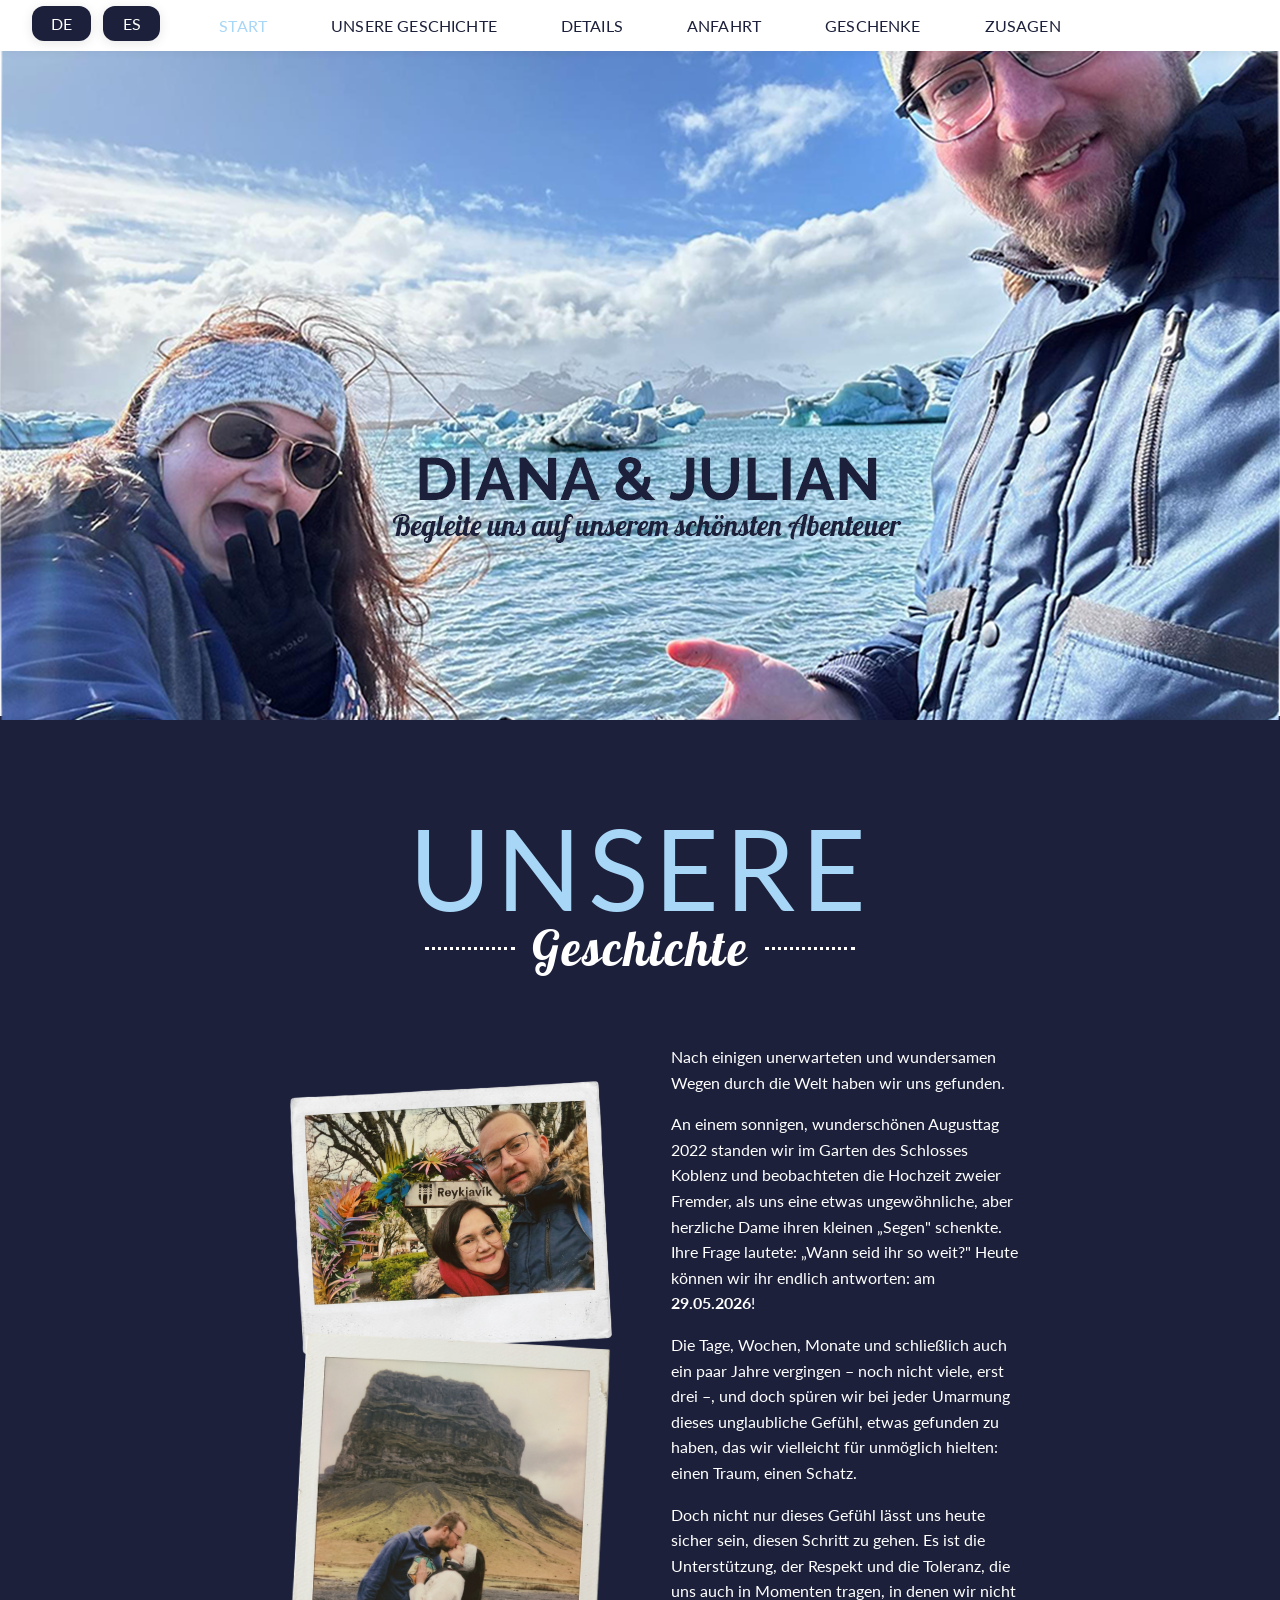
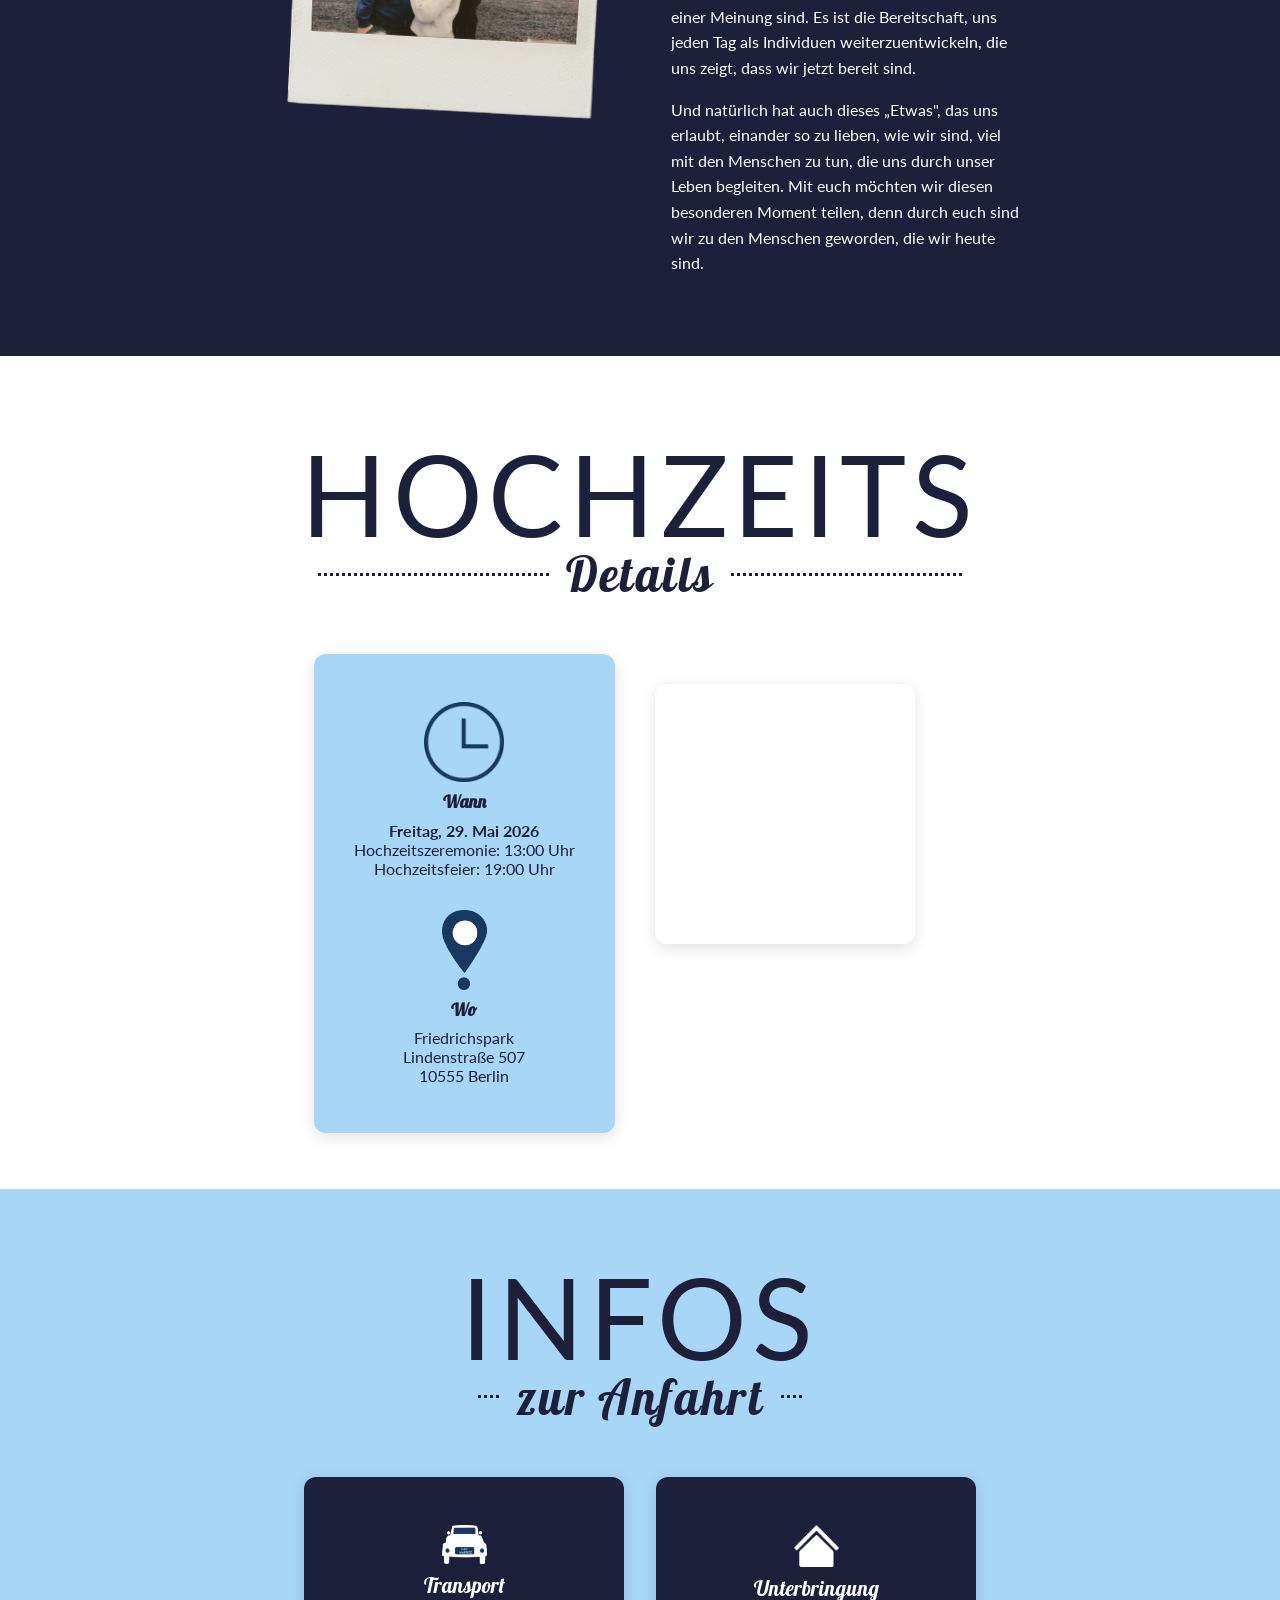
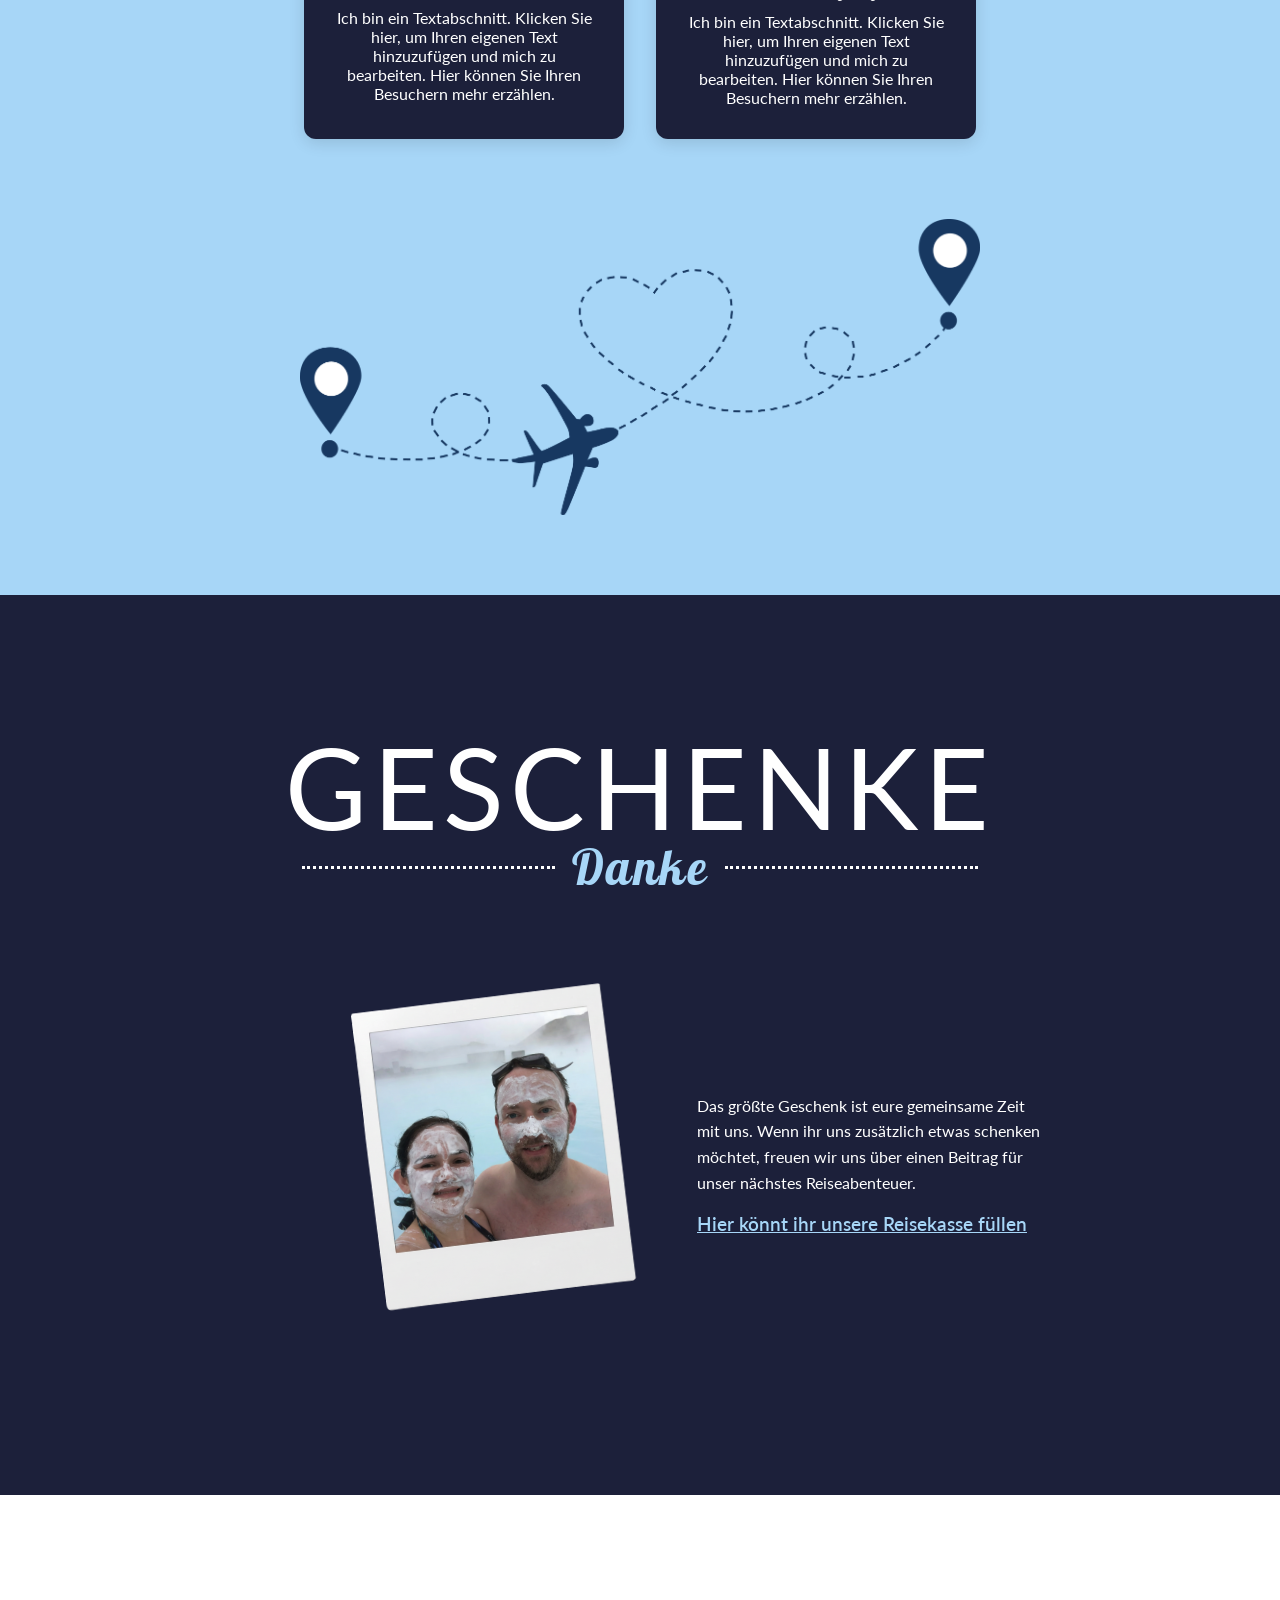
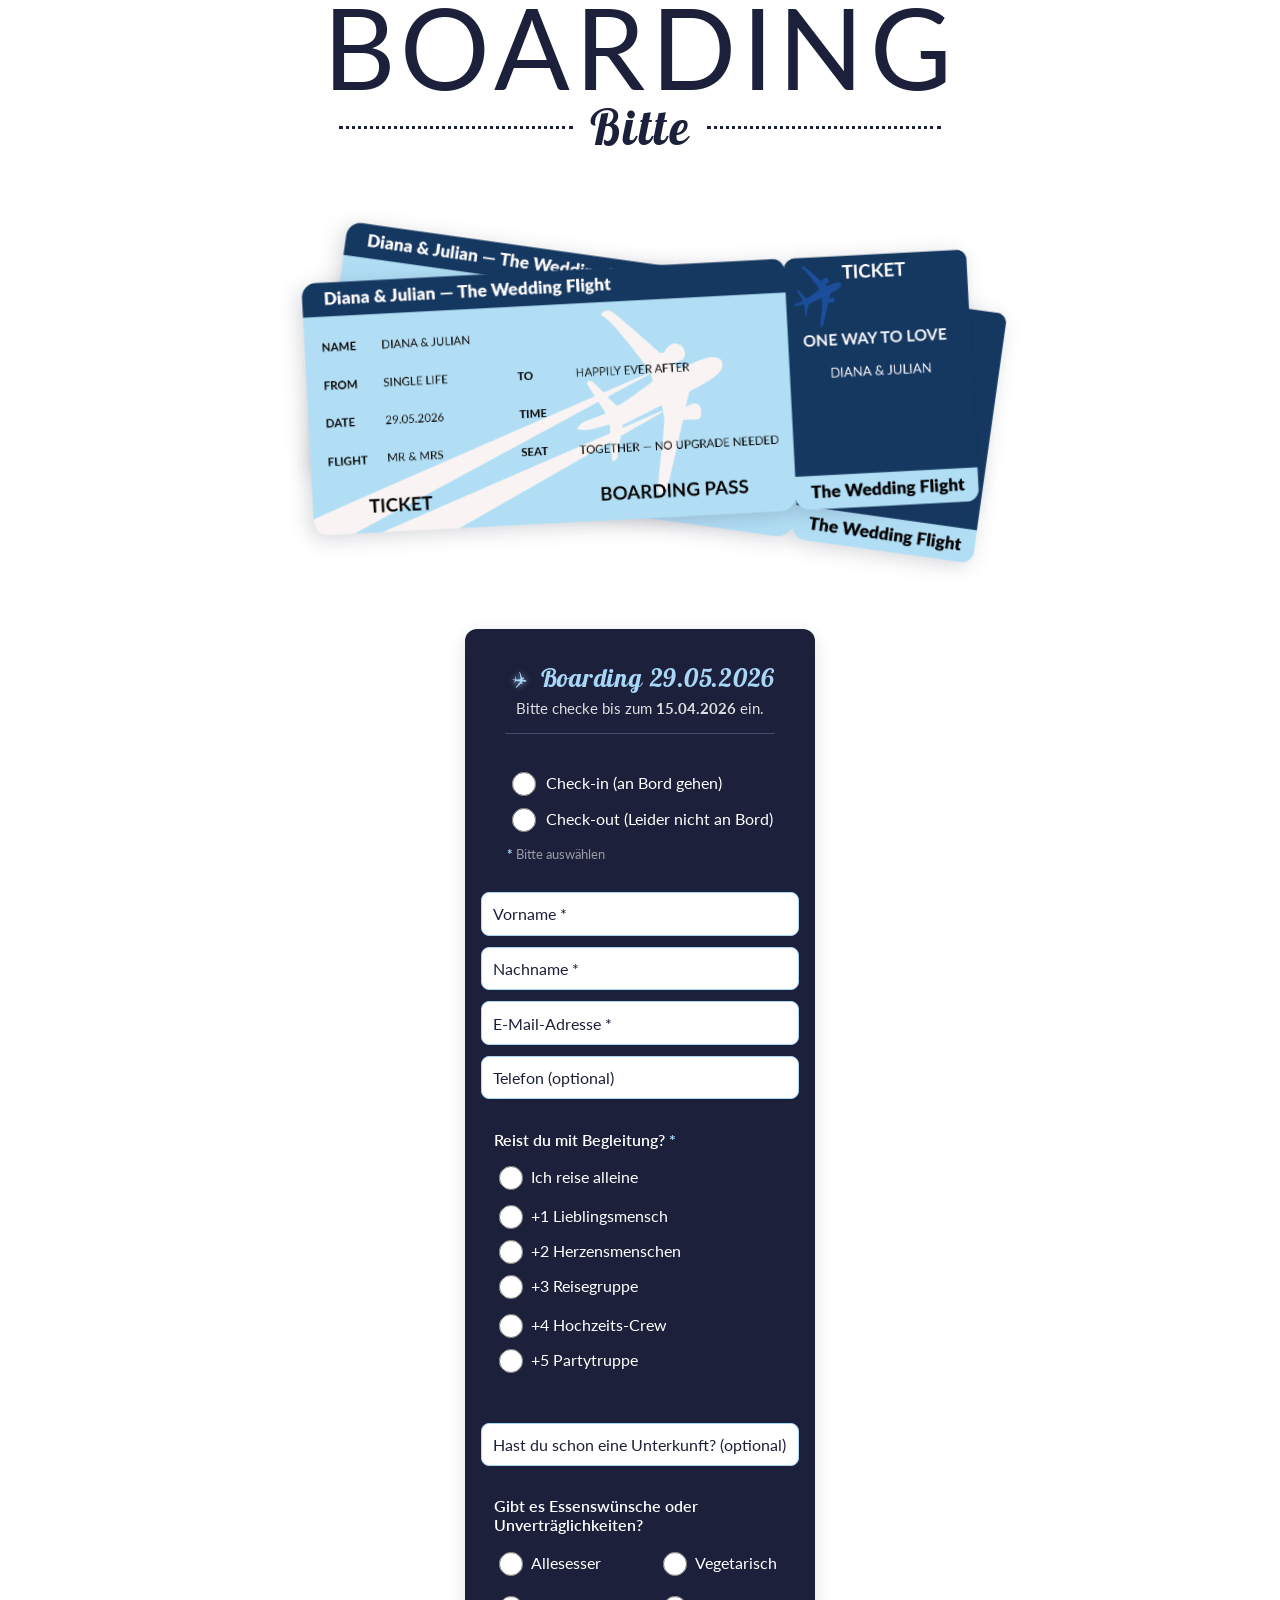
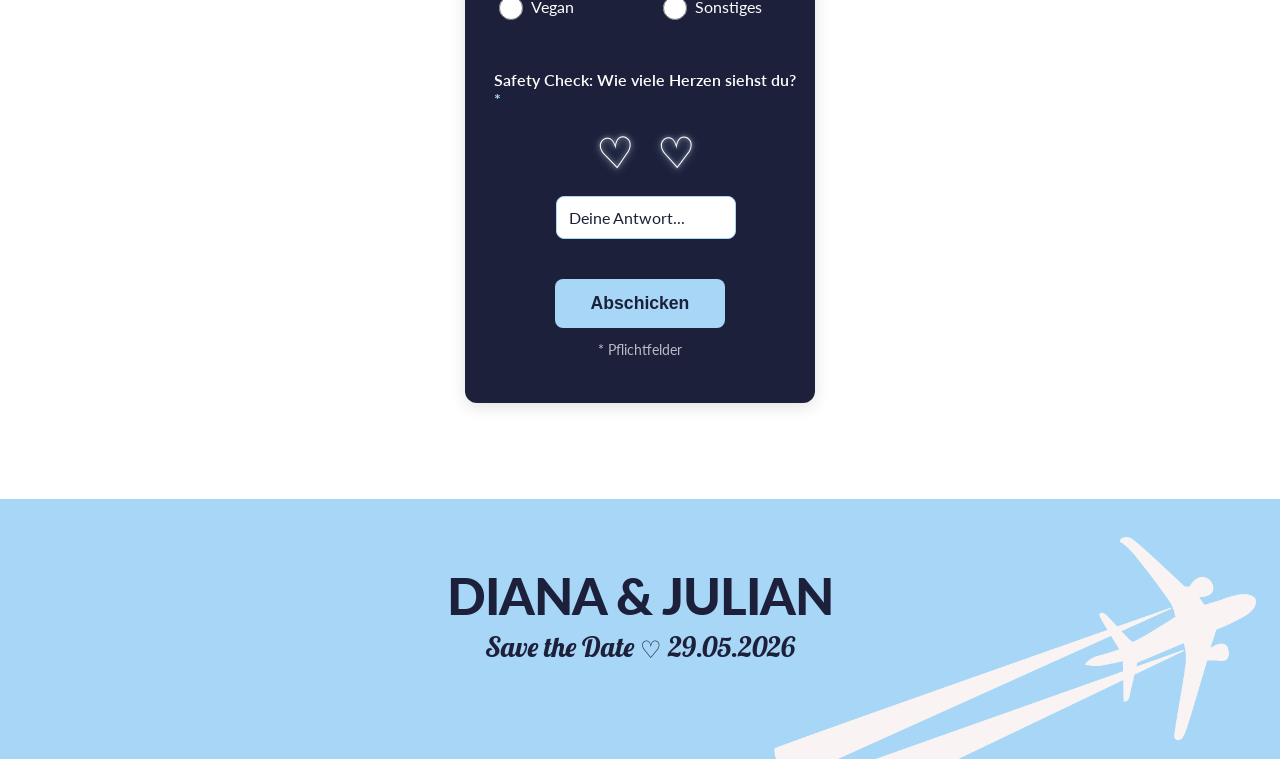
==== commit cc725021: "Hero: neue Bilder (desktop/tablet/mobil), HTML-Headline entfernt, aria-label ergänzt" ====
--- a/pages/index.html
+++ b/pages/index.html
@@ -37,18 +37,8 @@
   </nav>
 
   <!-- HERO -->
-  <div class="hero" id="start">
+  <div class="hero" id="start" role="img" aria-label="Diana und Julian – Begleite uns auf unserem schönsten Abenteuer">
     <div class="hero-bg"></div>
-    <div class="hero-text">
-      <div class="geschichte-headline-strich hero-headline">
-        <span class="geschichte-title hero-title">DIANA &amp; JULIAN</span>
-        <span class="geschichte-title-2 lobster-regular hero-title-2">
-          <span class="geschichte-dots-inline hero-dots"></span>
-          <span class="hero-subtitle-text">Begleite uns auf unserem schönsten Abenteuer</span>
-          <span class="geschichte-dots-inline hero-dots"></span>
-        </span>
-      </div>
-    </div>
   </div>
 
   <!-- GESCHICHTE -->
--- a/styles/main.css
+++ b/styles/main.css
@@ -436,7 +436,7 @@
   width: 100vw;
   height: 100%;
   background-color: transparent;
-  background-image: url('../assets/PHOTO-2026-03-18-23-07-55.jpg');
+  background-image: url('../assets/heron_image_desktop.png');
   background-size: cover;
   background-position: center center;
   background-repeat: no-repeat;
@@ -499,27 +499,25 @@
 
 @media (min-width: 901px) {
   .hero {
-    min-height: 100vw;
-    height: 100vw;
-    max-height: 100vw;
+    min-height: 56.25vw;
+    height: 56.25vw;
+    max-height: 56.25vw;
     aspect-ratio: unset;
   }
 
   .hero-bg {
-    background-image: url('../assets/PHOTO-2026-03-18-23-07-55.jpg');
+    background-image: url('../assets/heron_image_desktop.png');
     background-size: cover;
     background-position: center top;
     background-repeat: no-repeat;
-    min-height: 100vw;
-    height: 100vw;
+    min-height: 56.25vw;
+    height: 56.25vw;
   }
 }
 
 @media (min-width: 601px) and (max-width: 900px) {
   .hero-bg {
-    background-image: url('../assets/hero_image_mobil.png');
-    background-size: cover;
-    background-position: center 20%;
+    background-image: url('../assets/heron_image_tablet.png');
   }
 }
 
@@ -534,7 +532,7 @@
     min-height: 120vw;
     height: 120vw;
     max-height: 120vw;
-    background-image: url('../assets/hero_image_mobil.png');
+    background-image: url('../assets/hero_image_mobil_2.png');
     background-size: cover;
     background-position: center top;
   }
@@ -1724,7 +1722,7 @@
 .zusagen-radio-grid-2 {
   display: grid;
   grid-template-columns: 1fr 1fr;
-  gap: 0.75em 1.4em;
+  gap: 1.1em 1.4em;
 }
 
 .zusagen-radio-grid-2 label {
@@ -1862,6 +1860,22 @@
   box-sizing: border-box;
 }
 
+@media (max-width: 400px) {
+  .zusagen-toast {
+    font-size: 0.92em;
+    padding: 0.85em 1em;
+    gap: 0.5em;
+    border-radius: 12px;
+    max-width: 92vw;
+  }
+  .zusagen-toast-icon {
+    font-size: 1em;
+  }
+  .toast-flugzeug-svg {
+    width: 1.5em;
+  }
+}
+
 .zusagen-toast.sichtbar {
   opacity: 1;
   transform: translateX(-50%) translateY(0) scale(1);
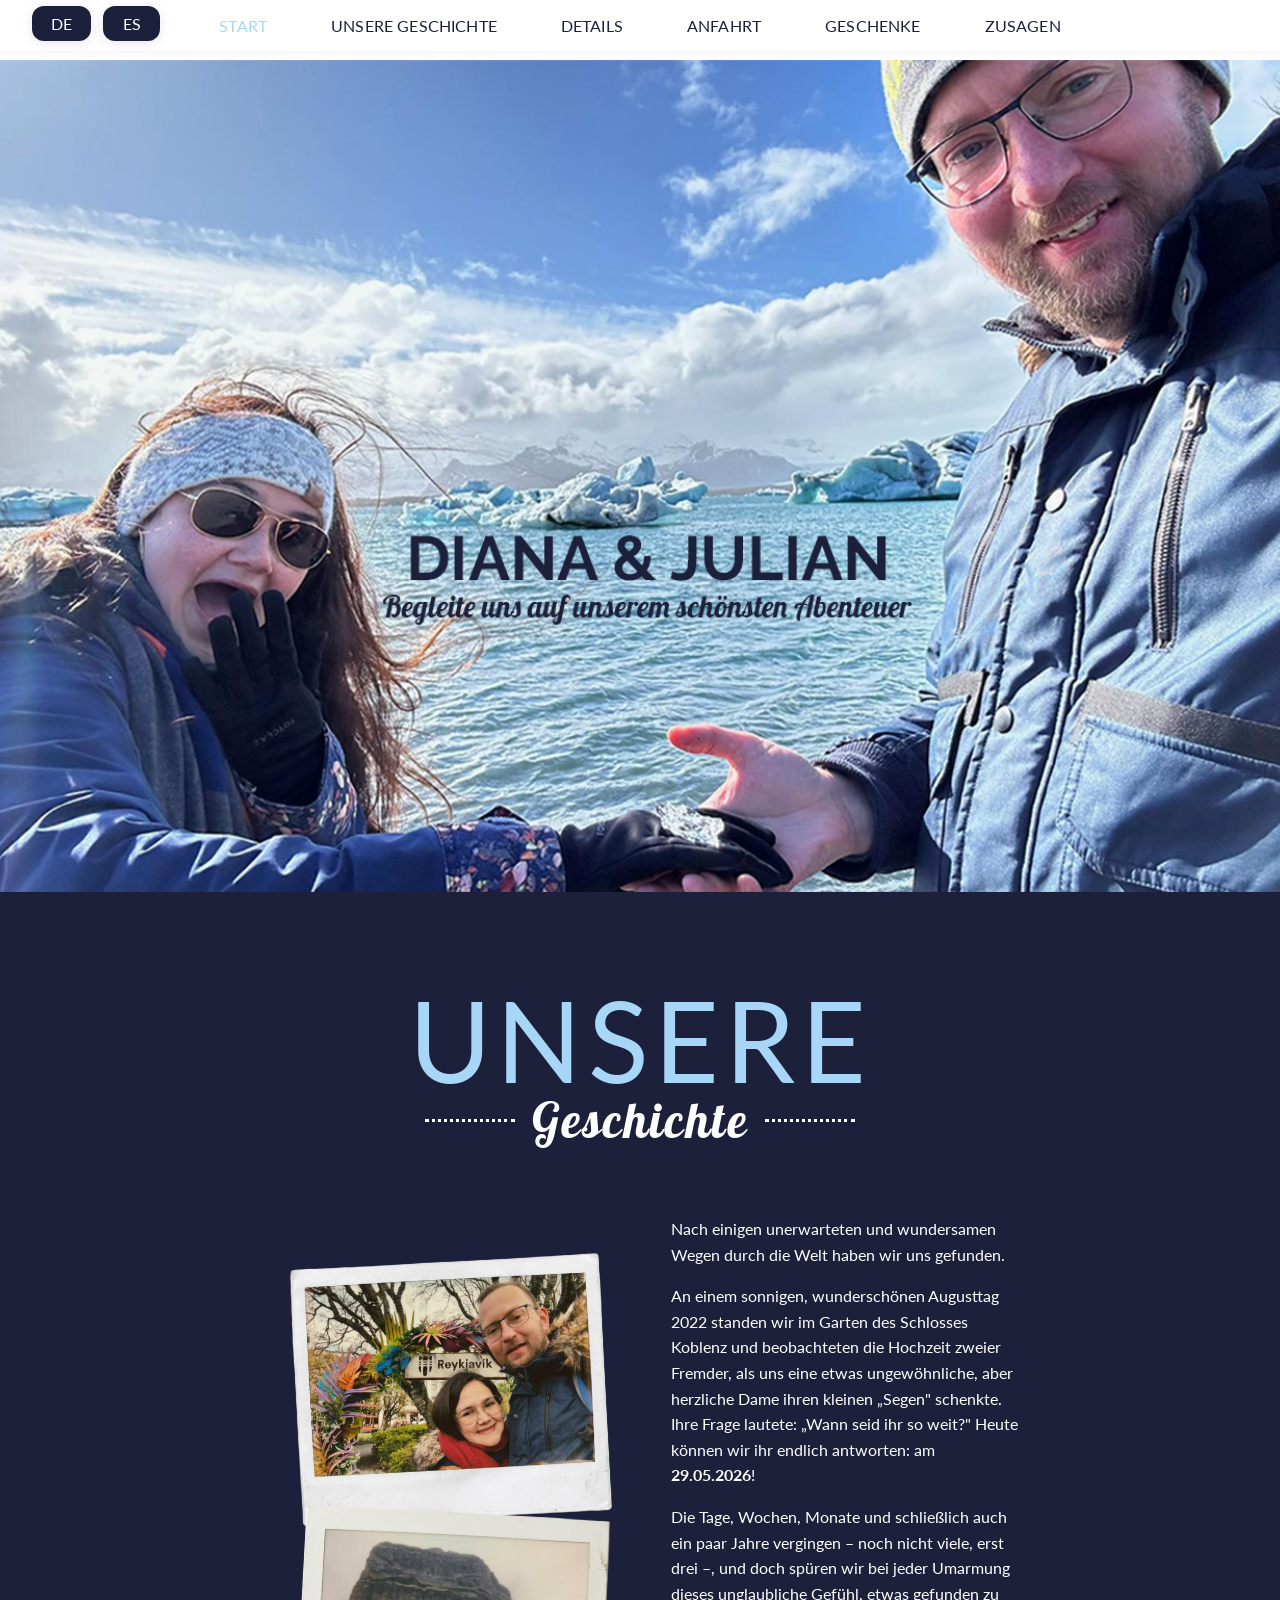
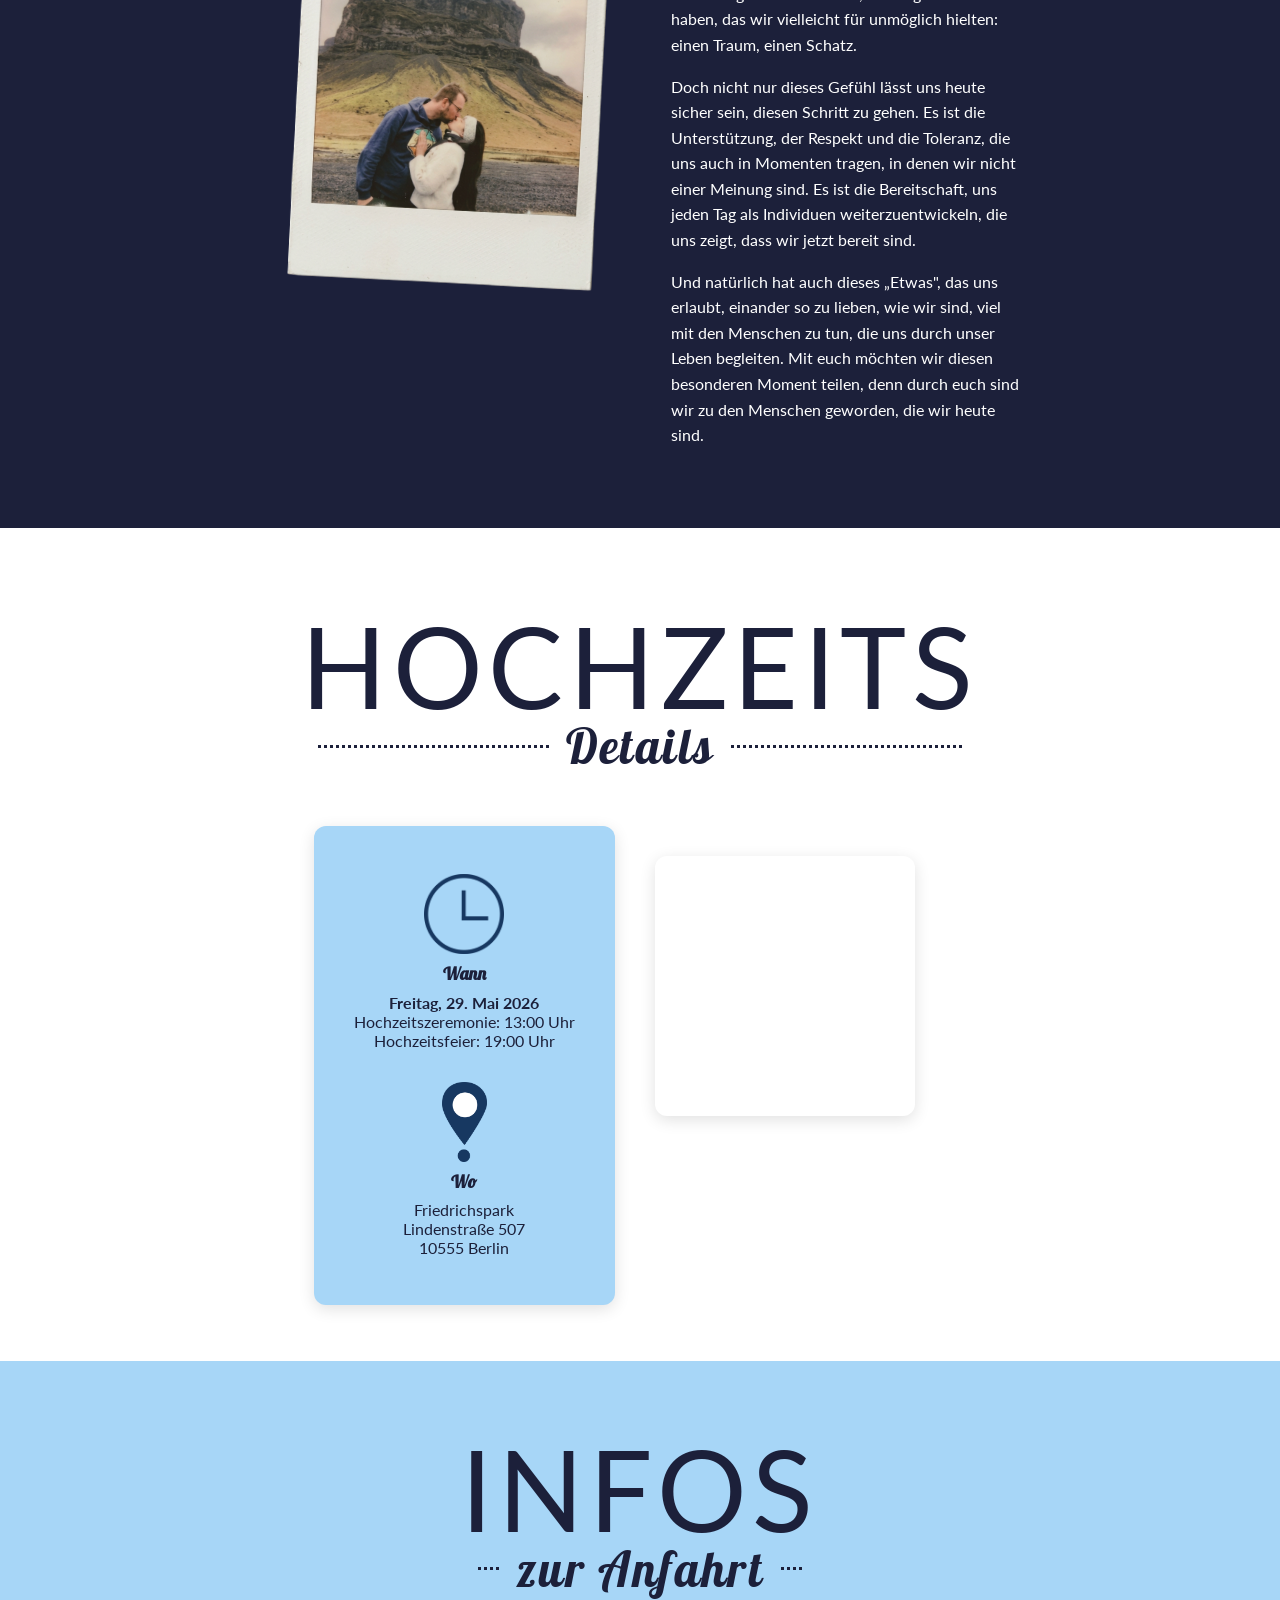
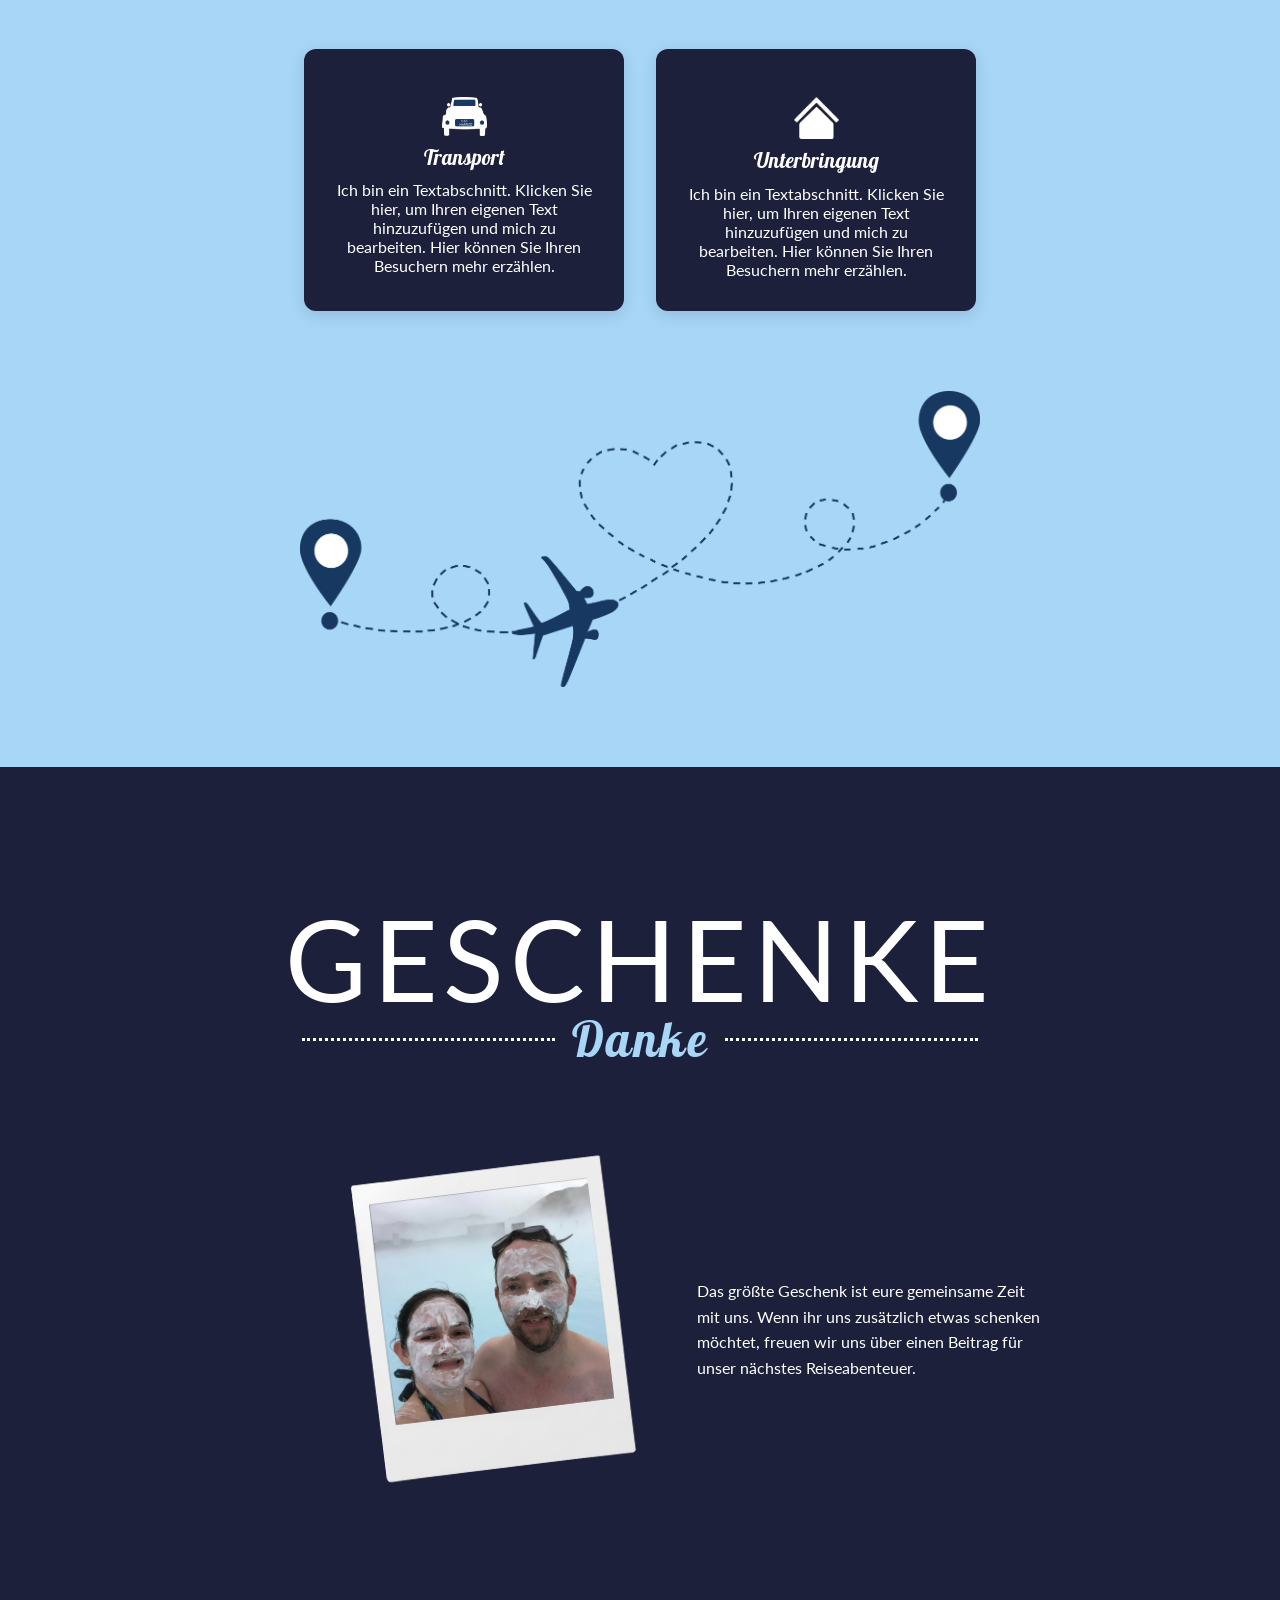
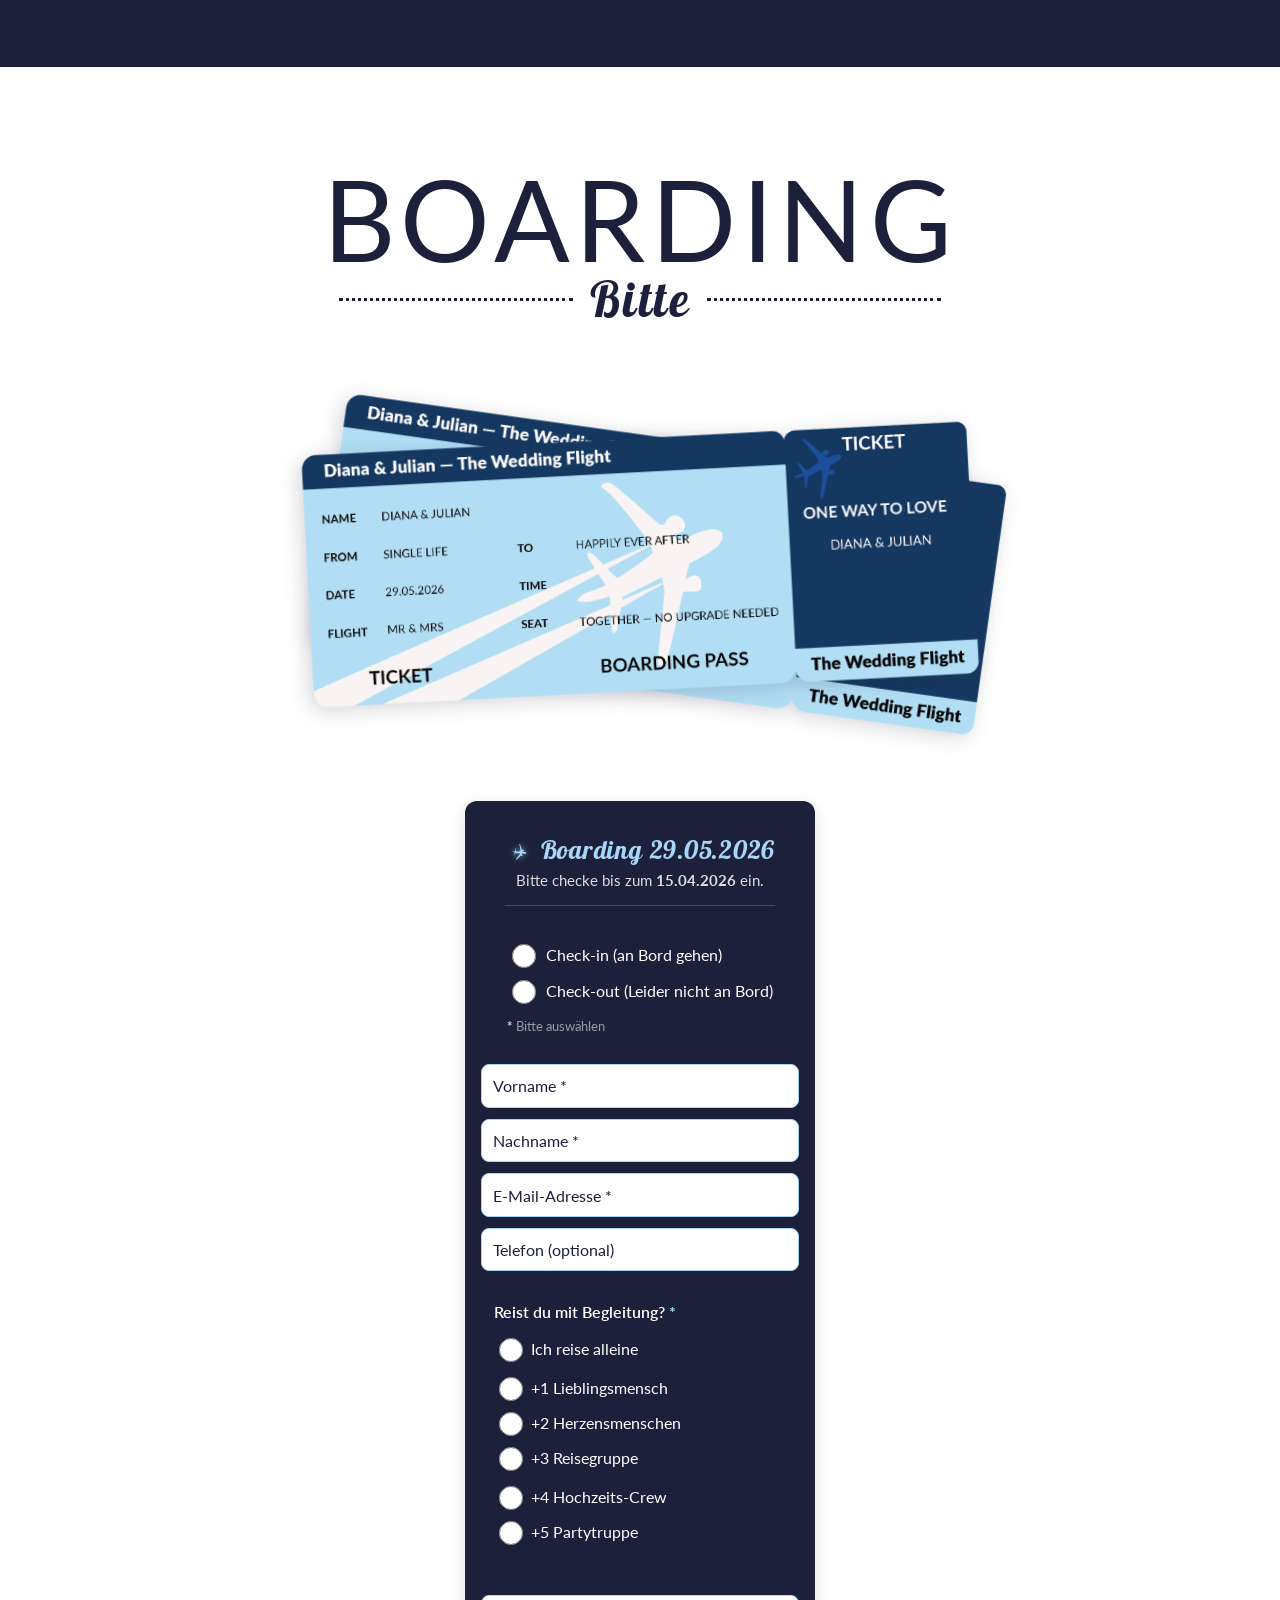
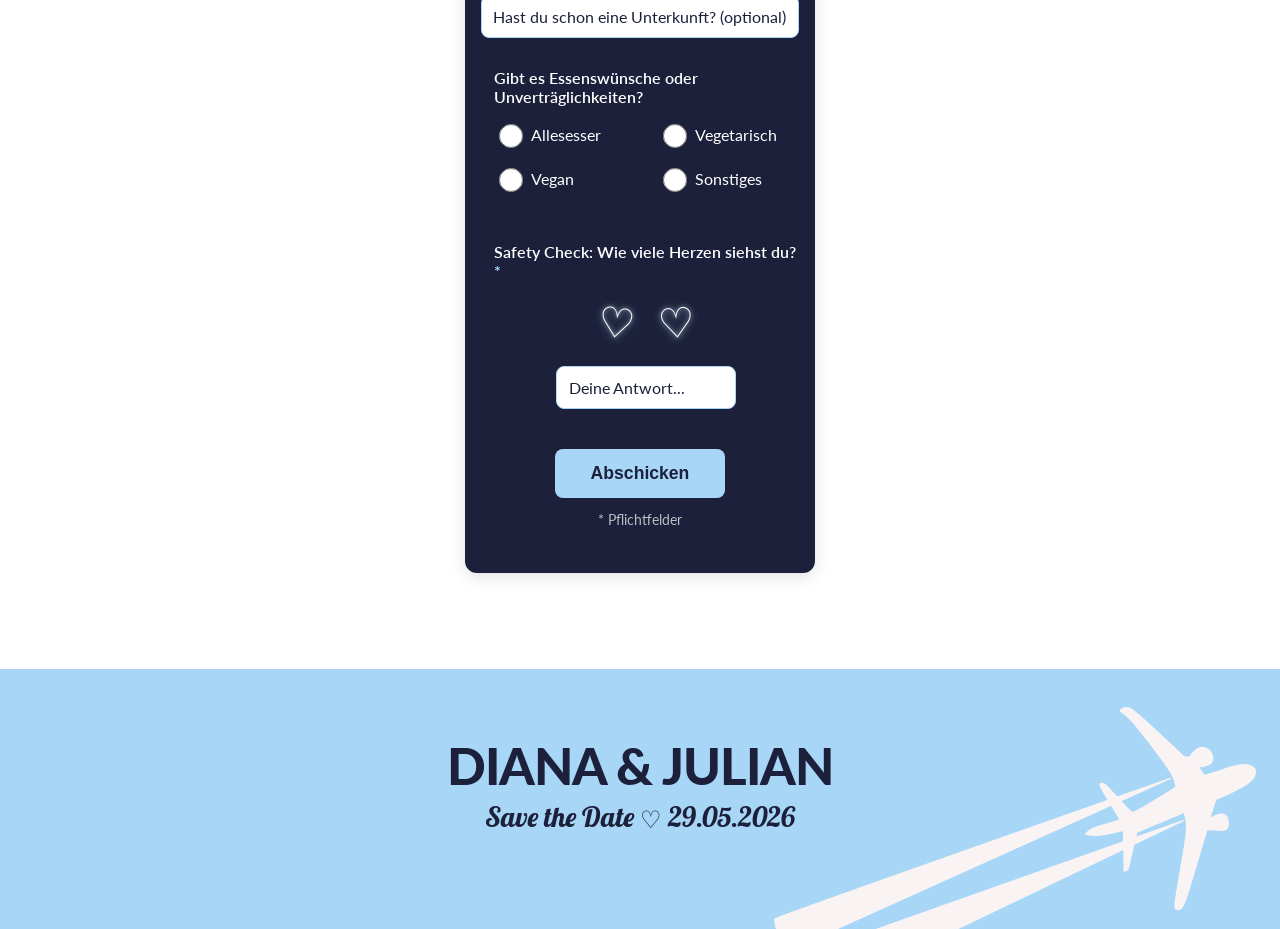
==== commit 146aa606: "Geschenke: Reisekasse-Link entfernt" ====
--- a/pages/index.html
+++ b/pages/index.html
@@ -166,7 +166,6 @@
       <img class="geschichte-polaroid geschenke-polaroid" src="../assets/geschenke_bild.png" alt="Polaroid Geschenke">
       <div class="geschichte-block">
         <div class="geschichte-block-text">Das größte Geschenk ist eure gemeinsame Zeit mit uns. Wenn ihr uns zusätzlich etwas schenken möchtet, freuen wir uns über einen Beitrag für unser nächstes Reiseabenteuer.</div>
-        <a href="https://www.wunschliste.de/" target="_blank" rel="noopener" class="geschenke-link">Hier könnt ihr unsere Reisekasse füllen</a>
       </div>
     </div>
   </section>
--- a/styles/main.css
+++ b/styles/main.css
@@ -117,6 +117,7 @@
   margin: 0;
   font-family: 'Lato', Arial, sans-serif;
   background: #fff;
+  overflow-x: hidden;
 }
 
 section {
@@ -340,6 +341,11 @@
 }
 
 @media (max-width: 600px) {
+  .navigation {
+    background: transparent;
+    box-shadow: none;
+  }
+
   .burger {
     left: 1em;
     right: auto;
@@ -419,10 +425,11 @@
 .hero {
   font-family: 'Raleway', Arial, sans-serif;
   position: relative;
-  width: 100vw;
+  width: 100%;
   min-height: 75vw;
-  max-width: 100vw;
+  max-width: 100%;
   overflow: hidden;
+  margin-top: 60px;
   margin-bottom: 0;
   padding-bottom: 0;
 }
@@ -433,7 +440,7 @@
   left: 0;
   right: 0;
   bottom: 0;
-  width: 100vw;
+  width: 100%;
   height: 100%;
   background-color: transparent;
   background-image: url('../assets/heron_image_desktop.png');
@@ -499,9 +506,9 @@
 
 @media (min-width: 901px) {
   .hero {
-    min-height: 56.25vw;
-    height: 56.25vw;
-    max-height: 56.25vw;
+    min-height: 65vw;
+    height: 65vw;
+    max-height: 65vw;
     aspect-ratio: unset;
   }
 
@@ -510,8 +517,8 @@
     background-size: cover;
     background-position: center top;
     background-repeat: no-repeat;
-    min-height: 56.25vw;
-    height: 56.25vw;
+    min-height: 65vw;
+    height: 65vw;
   }
 }
 
@@ -526,6 +533,7 @@
     min-height: 120vw;
     height: 120vw;
     max-height: 120vw;
+    margin-top: 0;
   }
 
   .hero-bg {
@@ -790,22 +798,26 @@
 
 @media (max-width: 400px) {
   .geschichte-title {
+    font-size: clamp(2.6rem, 14vw, 3.2rem);
     letter-spacing: 0;
     white-space: nowrap;
   }
 
   .geschichte-title-2 {
+    font-size: clamp(1.5rem, 7vw, 1.9rem);
     white-space: nowrap;
   }
 }
 
 @media (max-width: 300px) {
   .geschichte-title {
+    font-size: clamp(2.2rem, 13vw, 2.8rem);
     letter-spacing: 0;
     white-space: nowrap;
   }
 
   .geschichte-title-2 {
+    font-size: clamp(1.3rem, 6.5vw, 1.6rem);
     white-space: nowrap;
   }
 
@@ -1919,11 +1931,11 @@
   }
 
   .zusagen-header-gap {
-    height: 1em;
+    height: 0.3em;
   }
 
   .zusagen-bordkarte-wrapper {
-    margin-top: 8em;
+    margin-top: 4em;
   }
 
   .bordkarte-img {
@@ -2116,9 +2128,12 @@
   .details-content,
   .anfahrt-boxes,
   .geschenke-content,
-  .zusagen-bordkarte-wrapper,
+  .zusagen-bordkarte-wrapper {
+    margin-top: 2rem;
+  }
+
   .zusagen-form-wrapper {
-    margin-top: 2rem;
+    margin-top: 0.5rem;
   }
 
   /* Details: Abstand zwischen details-info und Map */
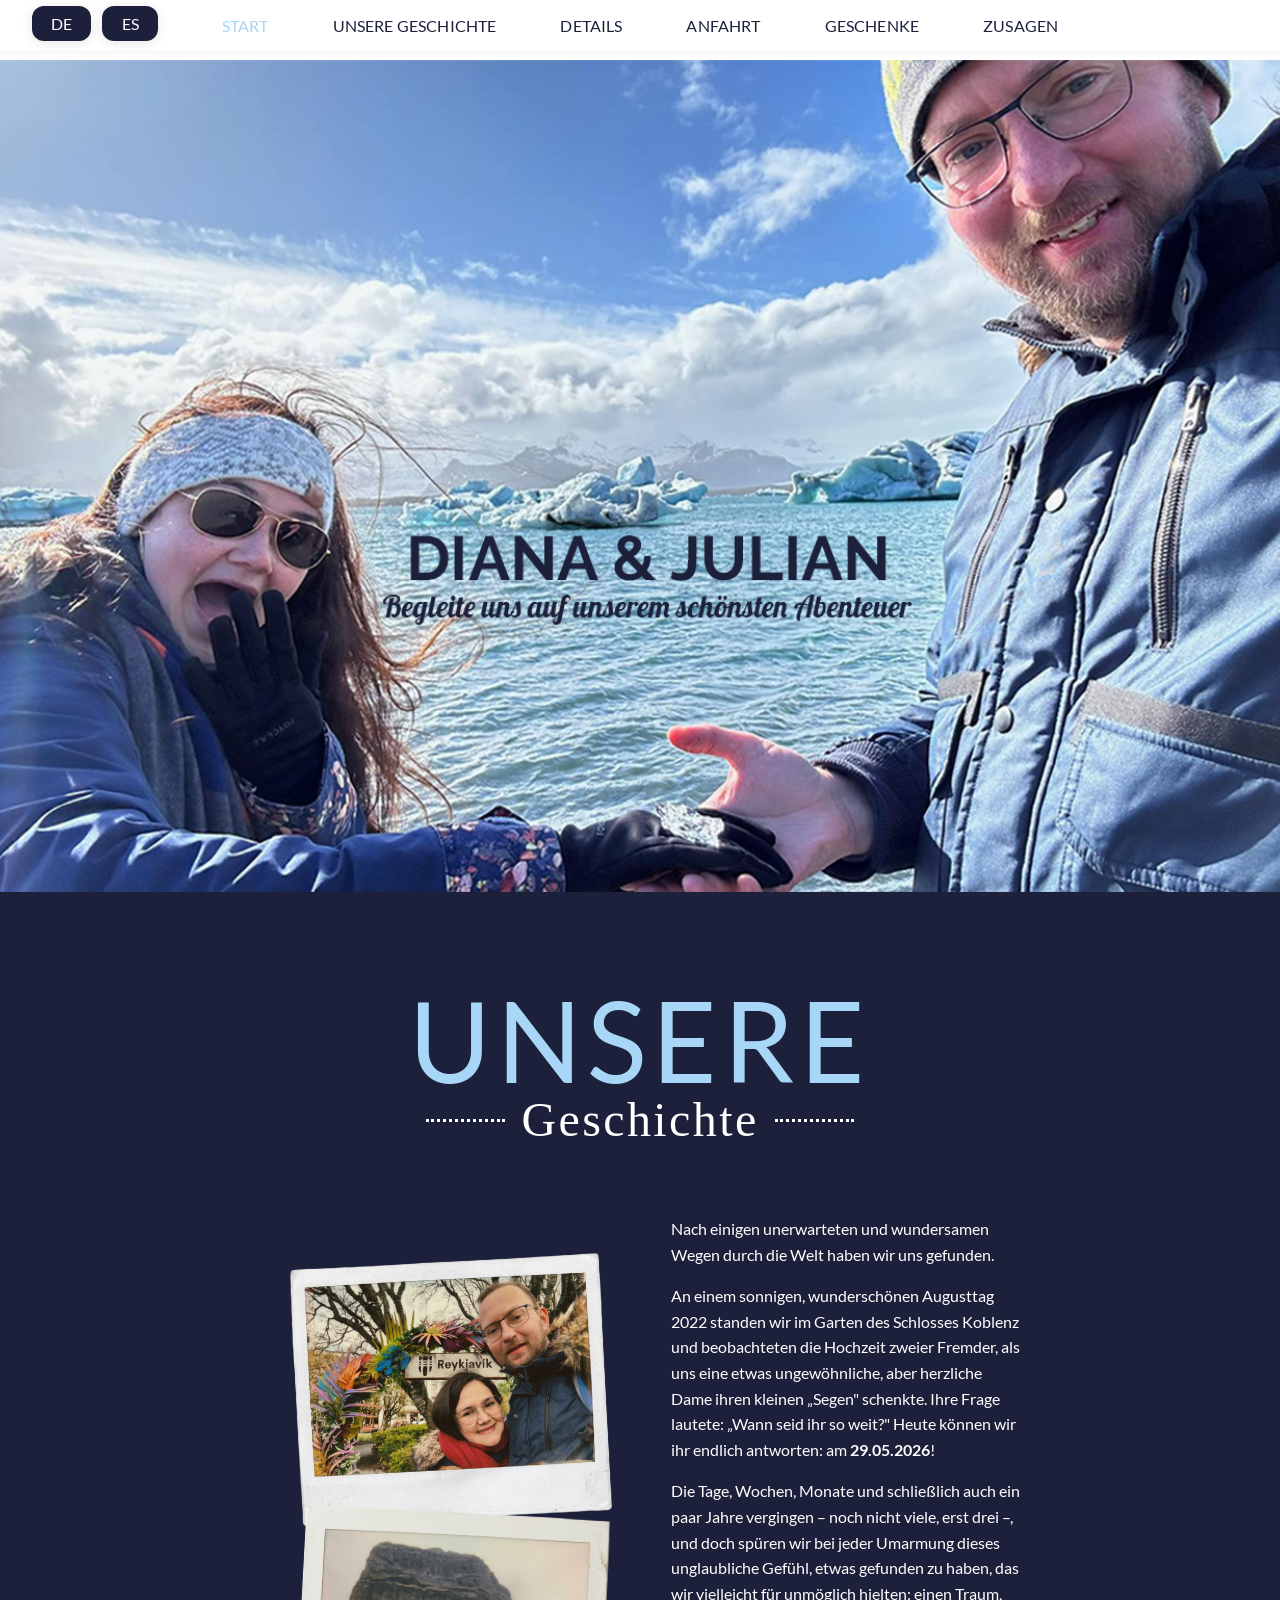
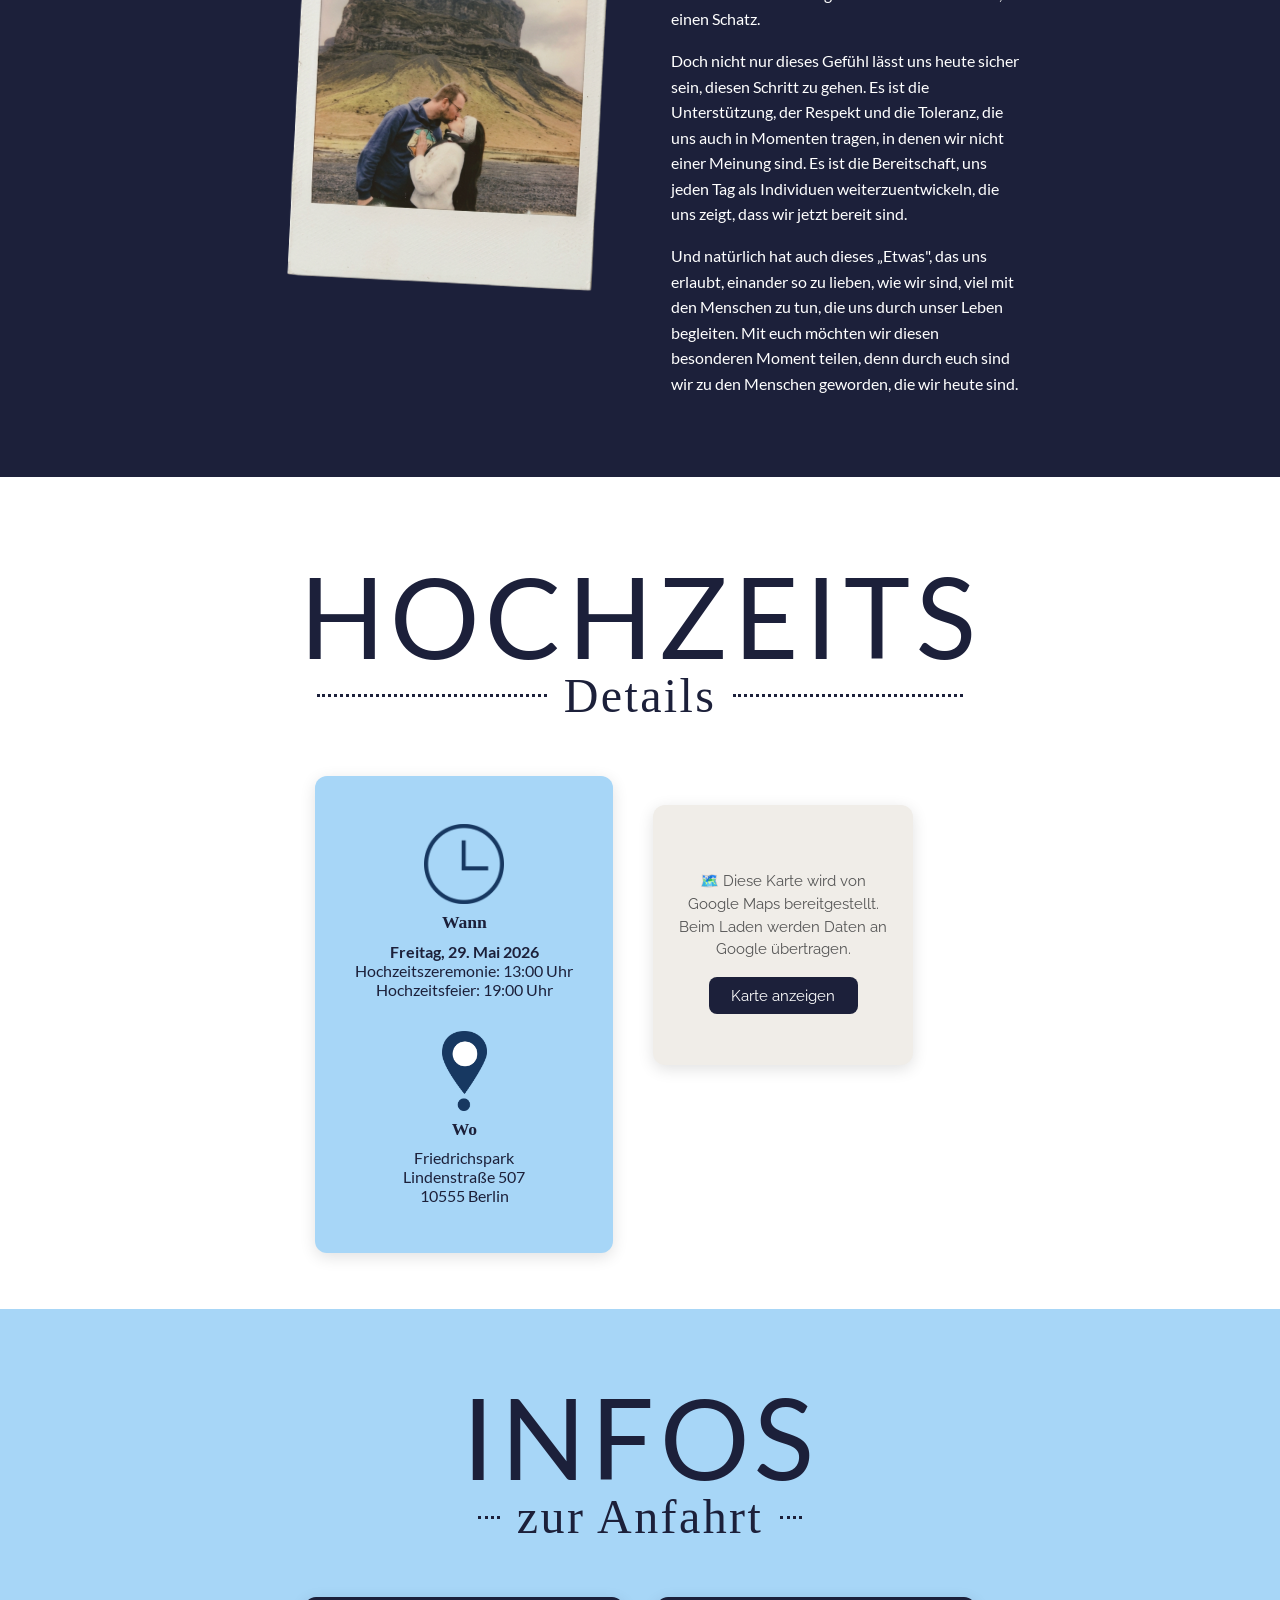
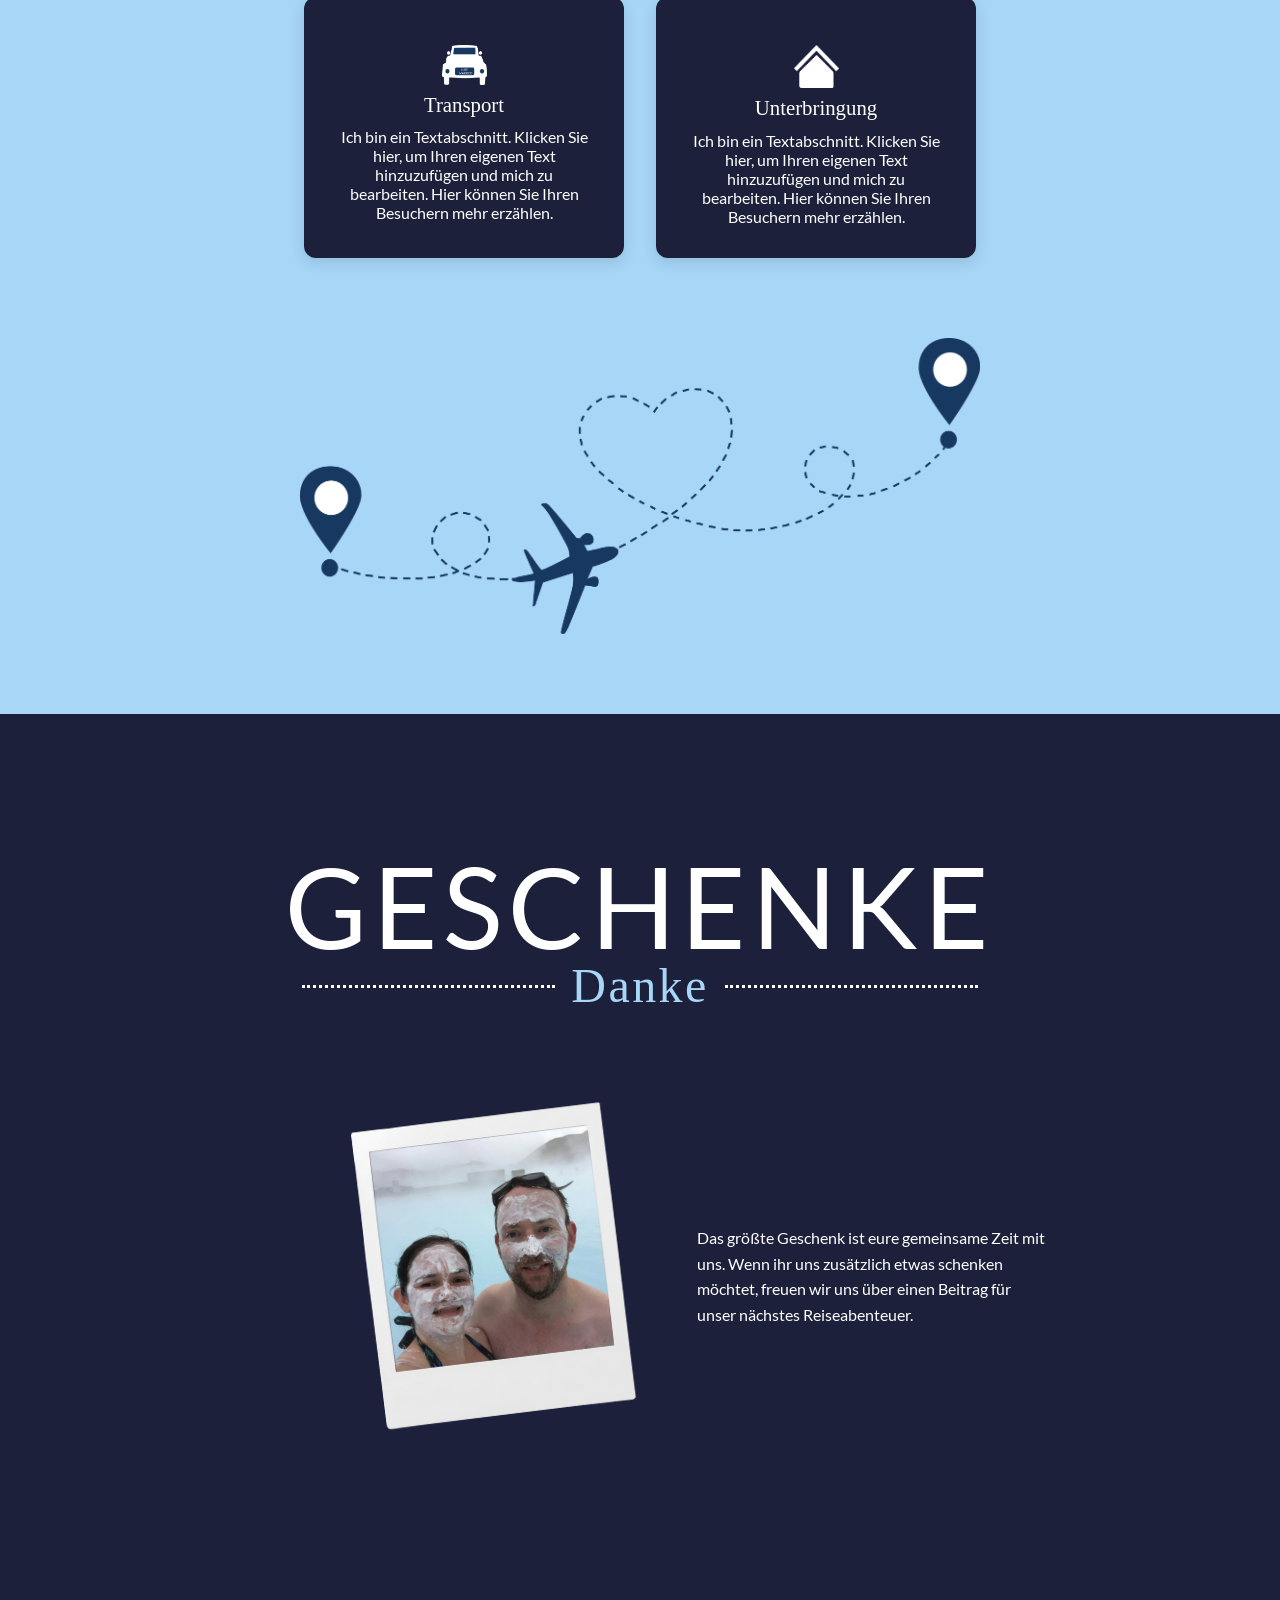
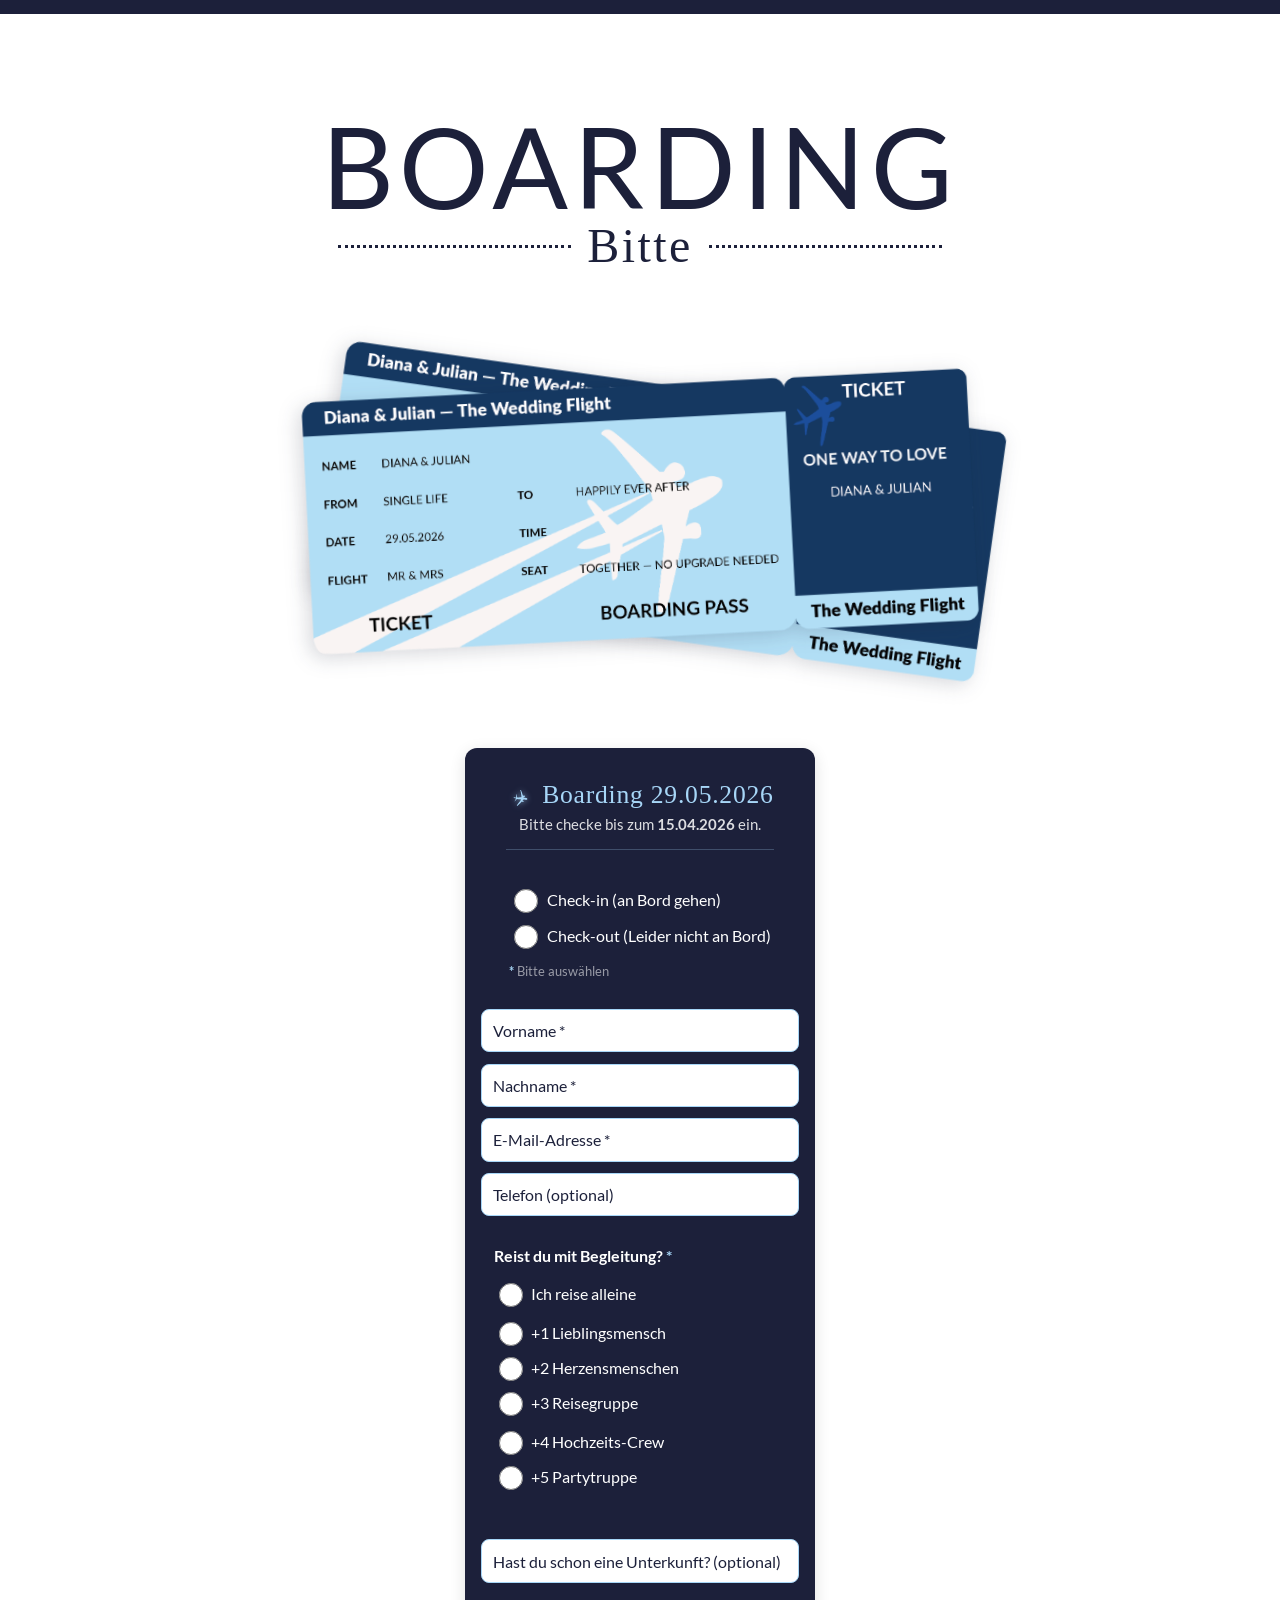
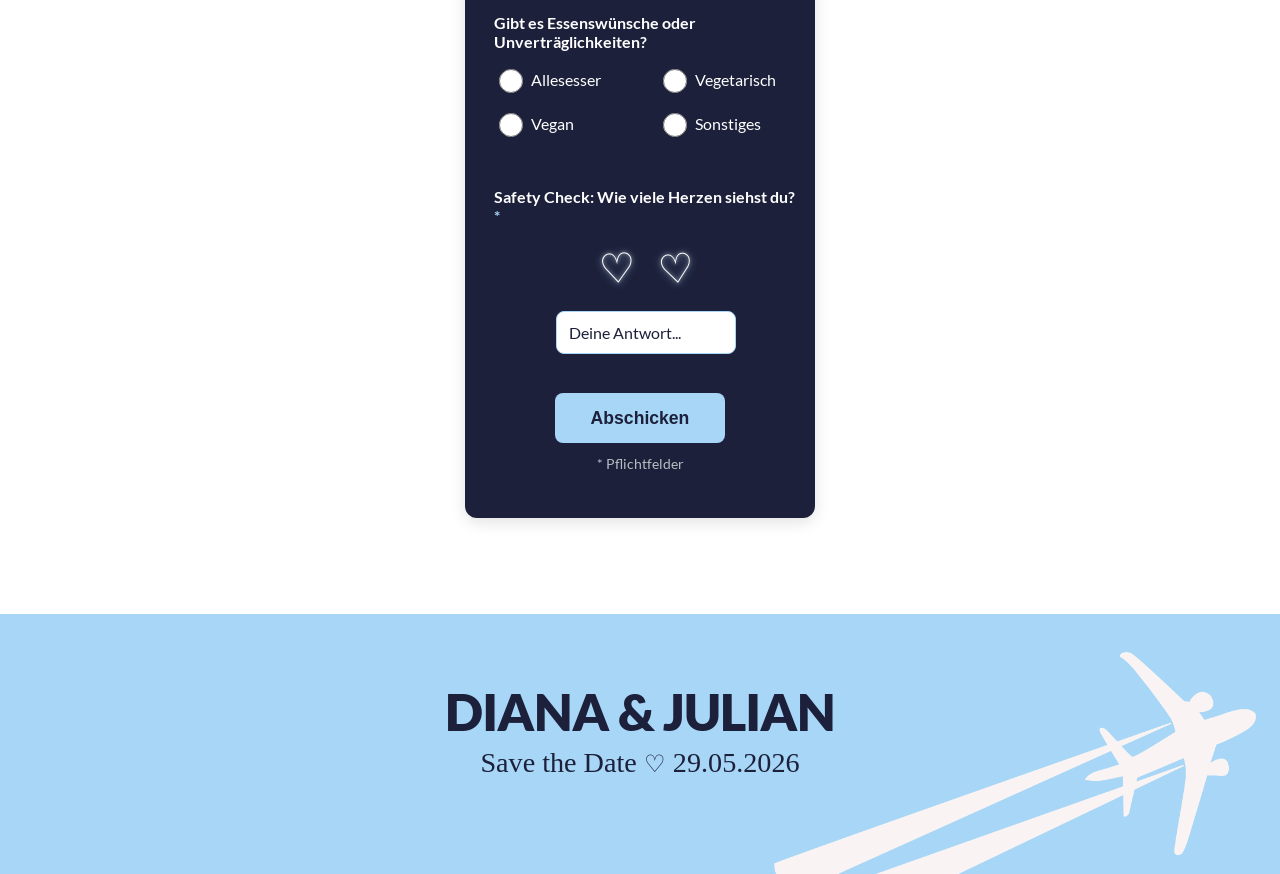
==== commit 2655720c: "DSGVO: Google Fonts lokal hosten, Google Maps 2-Klick-Lösung" ====
--- a/pages/index.html
+++ b/pages/index.html
@@ -4,9 +4,7 @@
   <meta charset="UTF-8">
   <meta name="viewport" content="width=device-width, initial-scale=1.0">
   <title>Diana & Julian – Hochzeit</title>
-  <link rel="preconnect" href="https://fonts.googleapis.com">
-  <link rel="preconnect" href="https://fonts.gstatic.com" crossorigin>
-  <link href="https://fonts.googleapis.com/css2?family=Raleway:ital,wght@0,100..900;1,100..900&family=Parisienne&family=Lobster&family=Lato:wght@100;300;400;700;900&display=swap" rel="stylesheet">
+  <link rel="stylesheet" href="../styles/fonts.css">
   <link rel="stylesheet" href="../styles/main.css">
   <!-- Kein externes Captcha nötig -->
 </head>
@@ -105,11 +103,19 @@
         </div>
       </div>
       <div class="details-map">
+        <div class="map-consent-wrapper" id="map-consent-wrapper">
+          <div class="map-consent-box">
+            <p class="map-consent-text">🗺️ Diese Karte wird von Google Maps bereitgestellt.<br>Beim Laden werden Daten an Google übertragen.</p>
+            <button class="map-consent-btn" onclick="loadGoogleMap()">Karte anzeigen</button>
+          </div>
+        </div>
         <iframe
-          src="https://www.google.com/maps?q=Traben-Trarbach&output=embed"
+          id="google-map-iframe"
+          src=""
+          data-src="https://www.google.com/maps?q=Traben-Trarbach&output=embed"
           width="100%"
           height="260"
-          style="border:0; border-radius:12px; box-shadow:0 4px 16px rgba(0,0,0,0.12); display:block;"
+          style="border:0; border-radius:12px; box-shadow:0 4px 16px rgba(0,0,0,0.12); display:none;"
           allowfullscreen=""
           loading="lazy"
           referrerpolicy="no-referrer-when-downgrade"
--- a/styles/fonts.css
+++ b/styles/fonts.css
@@ -0,0 +1,225 @@
+/* Lokal gehostete Google Fonts – kein Datentransfer an Google */
+
+@font-face {
+  font-family: 'Parisienne';
+  font-style: normal;
+  font-weight: 400;
+  font-display: swap;
+  src: url('../assets/fonts/Parisienne-Regular.woff2') format('woff2');
+}
+
+@font-face {
+  font-family: 'Lobster';
+  font-style: normal;
+  font-weight: 400;
+  font-display: swap;
+  src: url('../assets/fonts/Lobster-Regular.woff2') format('woff2');
+}
+
+
+@font-face {
+  font-family: 'Raleway';
+  font-style: italic;
+  font-weight: 100;
+  font-display: swap;
+  src: url('../assets/fonts/Raleway-1Ptsg8zYS_SKggPNyCg4TYFq.woff2') format('woff2');
+  unicode-range: U+0000-00FF, U+0131, U+0152-0153, U+02BB-02BC, U+02C6, U+02DA, U+02DC, U+0304, U+0308, U+0329, U+2000-206F, U+20AC, U+2122, U+2191, U+2193, U+2212, U+2215, U+FEFF, U+FFFD;
+}
+
+@font-face {
+  font-family: 'Raleway';
+  font-style: italic;
+  font-weight: 200;
+  font-display: swap;
+  src: url('../assets/fonts/Raleway-1Ptsg8zYS_SKggPNyCg4TYFq.woff2') format('woff2');
+  unicode-range: U+0000-00FF, U+0131, U+0152-0153, U+02BB-02BC, U+02C6, U+02DA, U+02DC, U+0304, U+0308, U+0329, U+2000-206F, U+20AC, U+2122, U+2191, U+2193, U+2212, U+2215, U+FEFF, U+FFFD;
+}
+
+@font-face {
+  font-family: 'Raleway';
+  font-style: italic;
+  font-weight: 300;
+  font-display: swap;
+  src: url('../assets/fonts/Raleway-1Ptsg8zYS_SKggPNyCg4TYFq.woff2') format('woff2');
+  unicode-range: U+0000-00FF, U+0131, U+0152-0153, U+02BB-02BC, U+02C6, U+02DA, U+02DC, U+0304, U+0308, U+0329, U+2000-206F, U+20AC, U+2122, U+2191, U+2193, U+2212, U+2215, U+FEFF, U+FFFD;
+}
+
+@font-face {
+  font-family: 'Raleway';
+  font-style: italic;
+  font-weight: 400;
+  font-display: swap;
+  src: url('../assets/fonts/Raleway-1Ptsg8zYS_SKggPNyCg4TYFq.woff2') format('woff2');
+  unicode-range: U+0000-00FF, U+0131, U+0152-0153, U+02BB-02BC, U+02C6, U+02DA, U+02DC, U+0304, U+0308, U+0329, U+2000-206F, U+20AC, U+2122, U+2191, U+2193, U+2212, U+2215, U+FEFF, U+FFFD;
+}
+
+@font-face {
+  font-family: 'Raleway';
+  font-style: italic;
+  font-weight: 500;
+  font-display: swap;
+  src: url('../assets/fonts/Raleway-1Ptsg8zYS_SKggPNyCg4TYFq.woff2') format('woff2');
+  unicode-range: U+0000-00FF, U+0131, U+0152-0153, U+02BB-02BC, U+02C6, U+02DA, U+02DC, U+0304, U+0308, U+0329, U+2000-206F, U+20AC, U+2122, U+2191, U+2193, U+2212, U+2215, U+FEFF, U+FFFD;
+}
+
+@font-face {
+  font-family: 'Raleway';
+  font-style: italic;
+  font-weight: 600;
+  font-display: swap;
+  src: url('../assets/fonts/Raleway-1Ptsg8zYS_SKggPNyCg4TYFq.woff2') format('woff2');
+  unicode-range: U+0000-00FF, U+0131, U+0152-0153, U+02BB-02BC, U+02C6, U+02DA, U+02DC, U+0304, U+0308, U+0329, U+2000-206F, U+20AC, U+2122, U+2191, U+2193, U+2212, U+2215, U+FEFF, U+FFFD;
+}
+
+@font-face {
+  font-family: 'Raleway';
+  font-style: italic;
+  font-weight: 700;
+  font-display: swap;
+  src: url('../assets/fonts/Raleway-1Ptsg8zYS_SKggPNyCg4TYFq.woff2') format('woff2');
+  unicode-range: U+0000-00FF, U+0131, U+0152-0153, U+02BB-02BC, U+02C6, U+02DA, U+02DC, U+0304, U+0308, U+0329, U+2000-206F, U+20AC, U+2122, U+2191, U+2193, U+2212, U+2215, U+FEFF, U+FFFD;
+}
+
+@font-face {
+  font-family: 'Raleway';
+  font-style: italic;
+  font-weight: 800;
+  font-display: swap;
+  src: url('../assets/fonts/Raleway-1Ptsg8zYS_SKggPNyCg4TYFq.woff2') format('woff2');
+  unicode-range: U+0000-00FF, U+0131, U+0152-0153, U+02BB-02BC, U+02C6, U+02DA, U+02DC, U+0304, U+0308, U+0329, U+2000-206F, U+20AC, U+2122, U+2191, U+2193, U+2212, U+2215, U+FEFF, U+FFFD;
+}
+
+@font-face {
+  font-family: 'Raleway';
+  font-style: italic;
+  font-weight: 900;
+  font-display: swap;
+  src: url('../assets/fonts/Raleway-1Ptsg8zYS_SKggPNyCg4TYFq.woff2') format('woff2');
+  unicode-range: U+0000-00FF, U+0131, U+0152-0153, U+02BB-02BC, U+02C6, U+02DA, U+02DC, U+0304, U+0308, U+0329, U+2000-206F, U+20AC, U+2122, U+2191, U+2193, U+2212, U+2215, U+FEFF, U+FFFD;
+}
+
+@font-face {
+  font-family: 'Raleway';
+  font-style: normal;
+  font-weight: 100;
+  font-display: swap;
+  src: url('../assets/fonts/Raleway-1Ptug8zYS_SKggPNyC0ITw.woff2') format('woff2');
+  unicode-range: U+0000-00FF, U+0131, U+0152-0153, U+02BB-02BC, U+02C6, U+02DA, U+02DC, U+0304, U+0308, U+0329, U+2000-206F, U+20AC, U+2122, U+2191, U+2193, U+2212, U+2215, U+FEFF, U+FFFD;
+}
+
+@font-face {
+  font-family: 'Raleway';
+  font-style: normal;
+  font-weight: 200;
+  font-display: swap;
+  src: url('../assets/fonts/Raleway-1Ptug8zYS_SKggPNyC0ITw.woff2') format('woff2');
+  unicode-range: U+0000-00FF, U+0131, U+0152-0153, U+02BB-02BC, U+02C6, U+02DA, U+02DC, U+0304, U+0308, U+0329, U+2000-206F, U+20AC, U+2122, U+2191, U+2193, U+2212, U+2215, U+FEFF, U+FFFD;
+}
+
+@font-face {
+  font-family: 'Raleway';
+  font-style: normal;
+  font-weight: 300;
+  font-display: swap;
+  src: url('../assets/fonts/Raleway-1Ptug8zYS_SKggPNyC0ITw.woff2') format('woff2');
+  unicode-range: U+0000-00FF, U+0131, U+0152-0153, U+02BB-02BC, U+02C6, U+02DA, U+02DC, U+0304, U+0308, U+0329, U+2000-206F, U+20AC, U+2122, U+2191, U+2193, U+2212, U+2215, U+FEFF, U+FFFD;
+}
+
+@font-face {
+  font-family: 'Raleway';
+  font-style: normal;
+  font-weight: 400;
+  font-display: swap;
+  src: url('../assets/fonts/Raleway-1Ptug8zYS_SKggPNyC0ITw.woff2') format('woff2');
+  unicode-range: U+0000-00FF, U+0131, U+0152-0153, U+02BB-02BC, U+02C6, U+02DA, U+02DC, U+0304, U+0308, U+0329, U+2000-206F, U+20AC, U+2122, U+2191, U+2193, U+2212, U+2215, U+FEFF, U+FFFD;
+}
+
+@font-face {
+  font-family: 'Raleway';
+  font-style: normal;
+  font-weight: 500;
+  font-display: swap;
+  src: url('../assets/fonts/Raleway-1Ptug8zYS_SKggPNyC0ITw.woff2') format('woff2');
+  unicode-range: U+0000-00FF, U+0131, U+0152-0153, U+02BB-02BC, U+02C6, U+02DA, U+02DC, U+0304, U+0308, U+0329, U+2000-206F, U+20AC, U+2122, U+2191, U+2193, U+2212, U+2215, U+FEFF, U+FFFD;
+}
+
+@font-face {
+  font-family: 'Raleway';
+  font-style: normal;
+  font-weight: 600;
+  font-display: swap;
+  src: url('../assets/fonts/Raleway-1Ptug8zYS_SKggPNyC0ITw.woff2') format('woff2');
+  unicode-range: U+0000-00FF, U+0131, U+0152-0153, U+02BB-02BC, U+02C6, U+02DA, U+02DC, U+0304, U+0308, U+0329, U+2000-206F, U+20AC, U+2122, U+2191, U+2193, U+2212, U+2215, U+FEFF, U+FFFD;
+}
+
+@font-face {
+  font-family: 'Raleway';
+  font-style: normal;
+  font-weight: 700;
+  font-display: swap;
+  src: url('../assets/fonts/Raleway-1Ptug8zYS_SKggPNyC0ITw.woff2') format('woff2');
+  unicode-range: U+0000-00FF, U+0131, U+0152-0153, U+02BB-02BC, U+02C6, U+02DA, U+02DC, U+0304, U+0308, U+0329, U+2000-206F, U+20AC, U+2122, U+2191, U+2193, U+2212, U+2215, U+FEFF, U+FFFD;
+}
+
+@font-face {
+  font-family: 'Raleway';
+  font-style: normal;
+  font-weight: 800;
+  font-display: swap;
+  src: url('../assets/fonts/Raleway-1Ptug8zYS_SKggPNyC0ITw.woff2') format('woff2');
+  unicode-range: U+0000-00FF, U+0131, U+0152-0153, U+02BB-02BC, U+02C6, U+02DA, U+02DC, U+0304, U+0308, U+0329, U+2000-206F, U+20AC, U+2122, U+2191, U+2193, U+2212, U+2215, U+FEFF, U+FFFD;
+}
+
+@font-face {
+  font-family: 'Raleway';
+  font-style: normal;
+  font-weight: 900;
+  font-display: swap;
+  src: url('../assets/fonts/Raleway-1Ptug8zYS_SKggPNyC0ITw.woff2') format('woff2');
+  unicode-range: U+0000-00FF, U+0131, U+0152-0153, U+02BB-02BC, U+02C6, U+02DA, U+02DC, U+0304, U+0308, U+0329, U+2000-206F, U+20AC, U+2122, U+2191, U+2193, U+2212, U+2215, U+FEFF, U+FFFD;
+}
+
+@font-face {
+  font-family: 'Lato';
+  font-style: normal;
+  font-weight: 100;
+  font-display: swap;
+  src: url('../assets/fonts/Lato-S6u8w4BMUTPHh30AXC-q.woff2') format('woff2');
+  unicode-range: U+0000-00FF, U+0131, U+0152-0153, U+02BB-02BC, U+02C6, U+02DA, U+02DC, U+0304, U+0308, U+0329, U+2000-206F, U+20AC, U+2122, U+2191, U+2193, U+2212, U+2215, U+FEFF, U+FFFD;
+}
+
+@font-face {
+  font-family: 'Lato';
+  font-style: normal;
+  font-weight: 300;
+  font-display: swap;
+  src: url('../assets/fonts/Lato-S6u9w4BMUTPHh7USSwiPGQ.woff2') format('woff2');
+  unicode-range: U+0000-00FF, U+0131, U+0152-0153, U+02BB-02BC, U+02C6, U+02DA, U+02DC, U+0304, U+0308, U+0329, U+2000-206F, U+20AC, U+2122, U+2191, U+2193, U+2212, U+2215, U+FEFF, U+FFFD;
+}
+
+@font-face {
+  font-family: 'Lato';
+  font-style: normal;
+  font-weight: 400;
+  font-display: swap;
+  src: url('../assets/fonts/Lato-S6uyw4BMUTPHjx4wXg.woff2') format('woff2');
+  unicode-range: U+0000-00FF, U+0131, U+0152-0153, U+02BB-02BC, U+02C6, U+02DA, U+02DC, U+0304, U+0308, U+0329, U+2000-206F, U+20AC, U+2122, U+2191, U+2193, U+2212, U+2215, U+FEFF, U+FFFD;
+}
+
+@font-face {
+  font-family: 'Lato';
+  font-style: normal;
+  font-weight: 700;
+  font-display: swap;
+  src: url('../assets/fonts/Lato-S6u9w4BMUTPHh6UVSwiPGQ.woff2') format('woff2');
+  unicode-range: U+0000-00FF, U+0131, U+0152-0153, U+02BB-02BC, U+02C6, U+02DA, U+02DC, U+0304, U+0308, U+0329, U+2000-206F, U+20AC, U+2122, U+2191, U+2193, U+2212, U+2215, U+FEFF, U+FFFD;
+}
+
+@font-face {
+  font-family: 'Lato';
+  font-style: normal;
+  font-weight: 900;
+  font-display: swap;
+  src: url('../assets/fonts/Lato-S6u9w4BMUTPHh50XSwiPGQ.woff2') format('woff2');
+  unicode-range: U+0000-00FF, U+0131, U+0152-0153, U+02BB-02BC, U+02C6, U+02DA, U+02DC, U+0304, U+0308, U+0329, U+2000-206F, U+20AC, U+2122, U+2191, U+2193, U+2212, U+2215, U+FEFF, U+FFFD;
+}
--- a/styles/main.css
+++ b/styles/main.css
@@ -1065,6 +1065,47 @@
   display: block;
 }
 
+/* Google Maps 2-Klick Consent-Box */
+.map-consent-wrapper {
+  width: 100%;
+  height: 260px;
+  display: flex;
+  align-items: center;
+  justify-content: center;
+  background: #f0ede8;
+  border-radius: 12px;
+  box-shadow: 0 4px 16px rgba(0,0,0,0.12);
+}
+
+.map-consent-box {
+  text-align: center;
+  padding: 1.5rem;
+}
+
+.map-consent-text {
+  font-family: 'Raleway', sans-serif;
+  font-size: 0.95rem;
+  color: #555;
+  margin-bottom: 1rem;
+  line-height: 1.5;
+}
+
+.map-consent-btn {
+  background: #1c203a;
+  color: #fff;
+  border: none;
+  border-radius: 8px;
+  padding: 0.6rem 1.4rem;
+  font-family: 'Raleway', sans-serif;
+  font-size: 0.95rem;
+  cursor: pointer;
+  transition: background 0.2s;
+}
+
+.map-consent-btn:hover {
+  background: #3a4068;
+}
+
 @media (min-width: 900px) {
   .details-content {
     flex-direction: row;
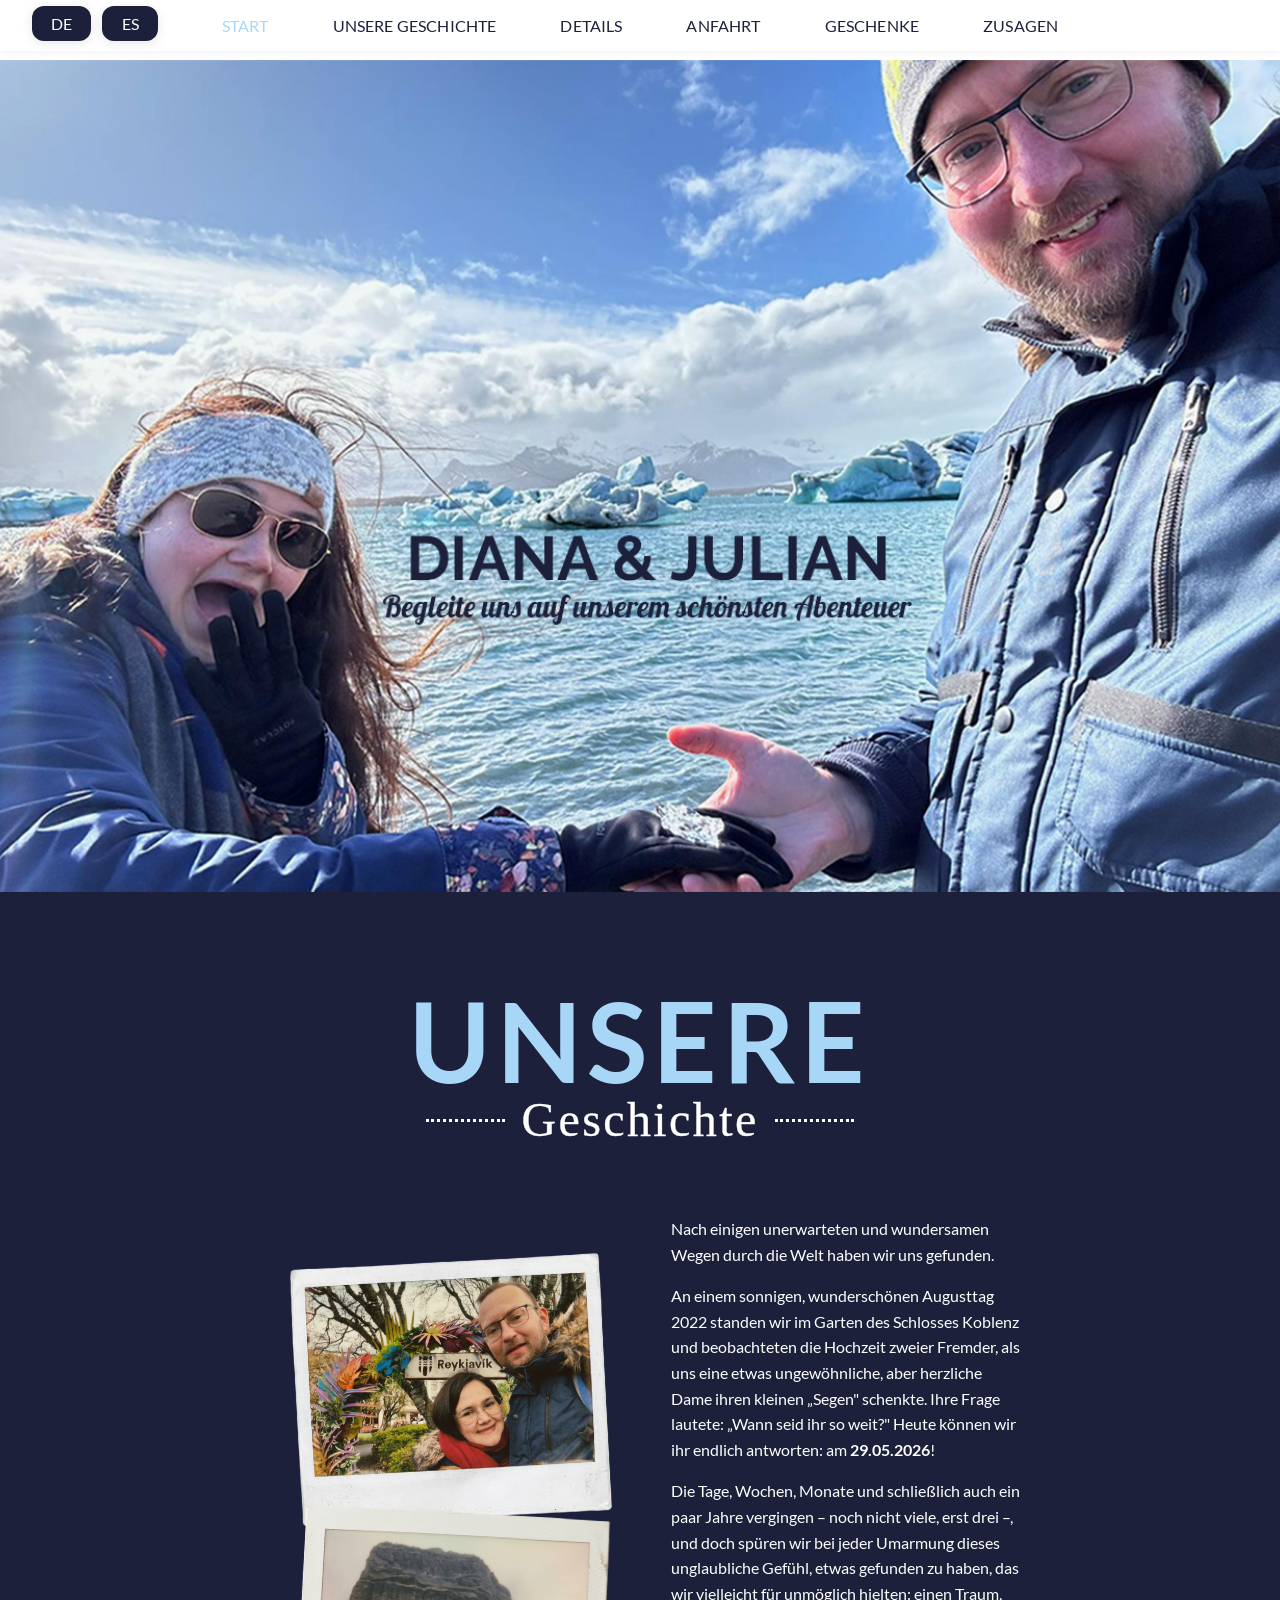
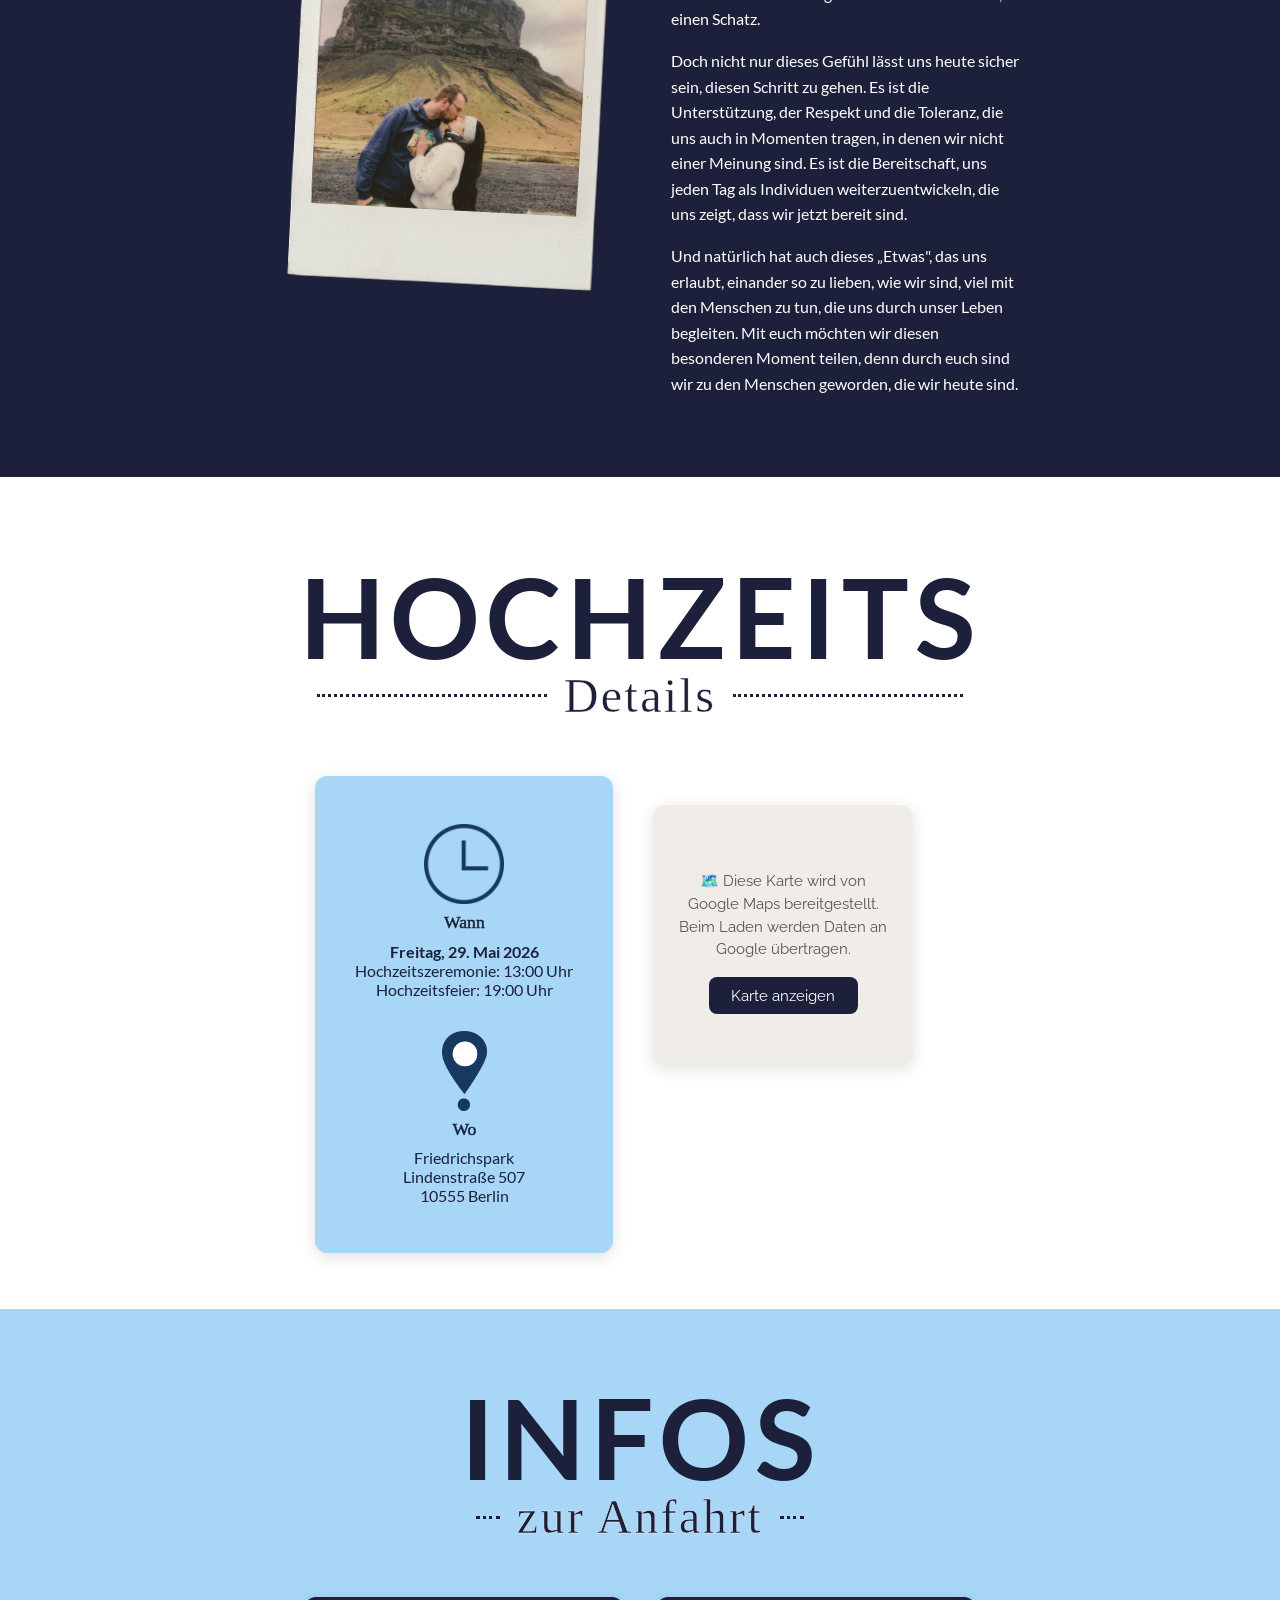
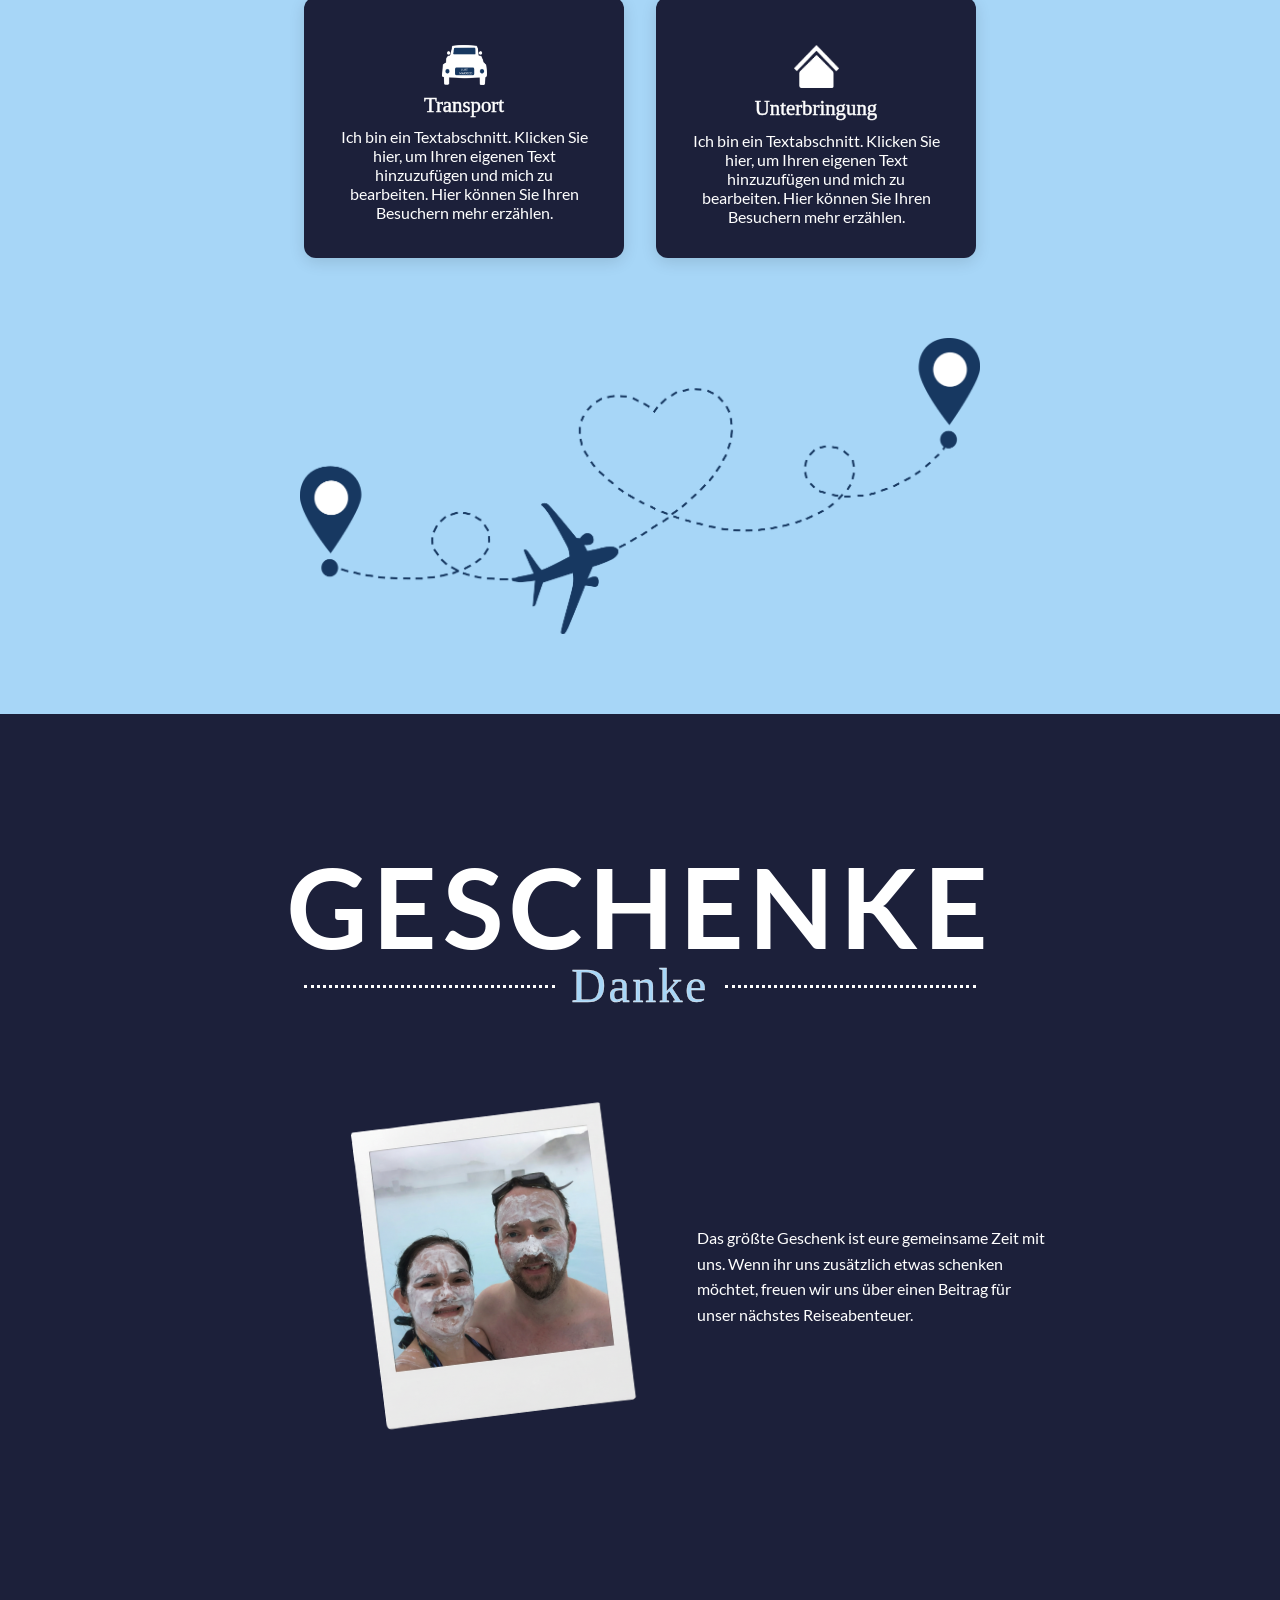
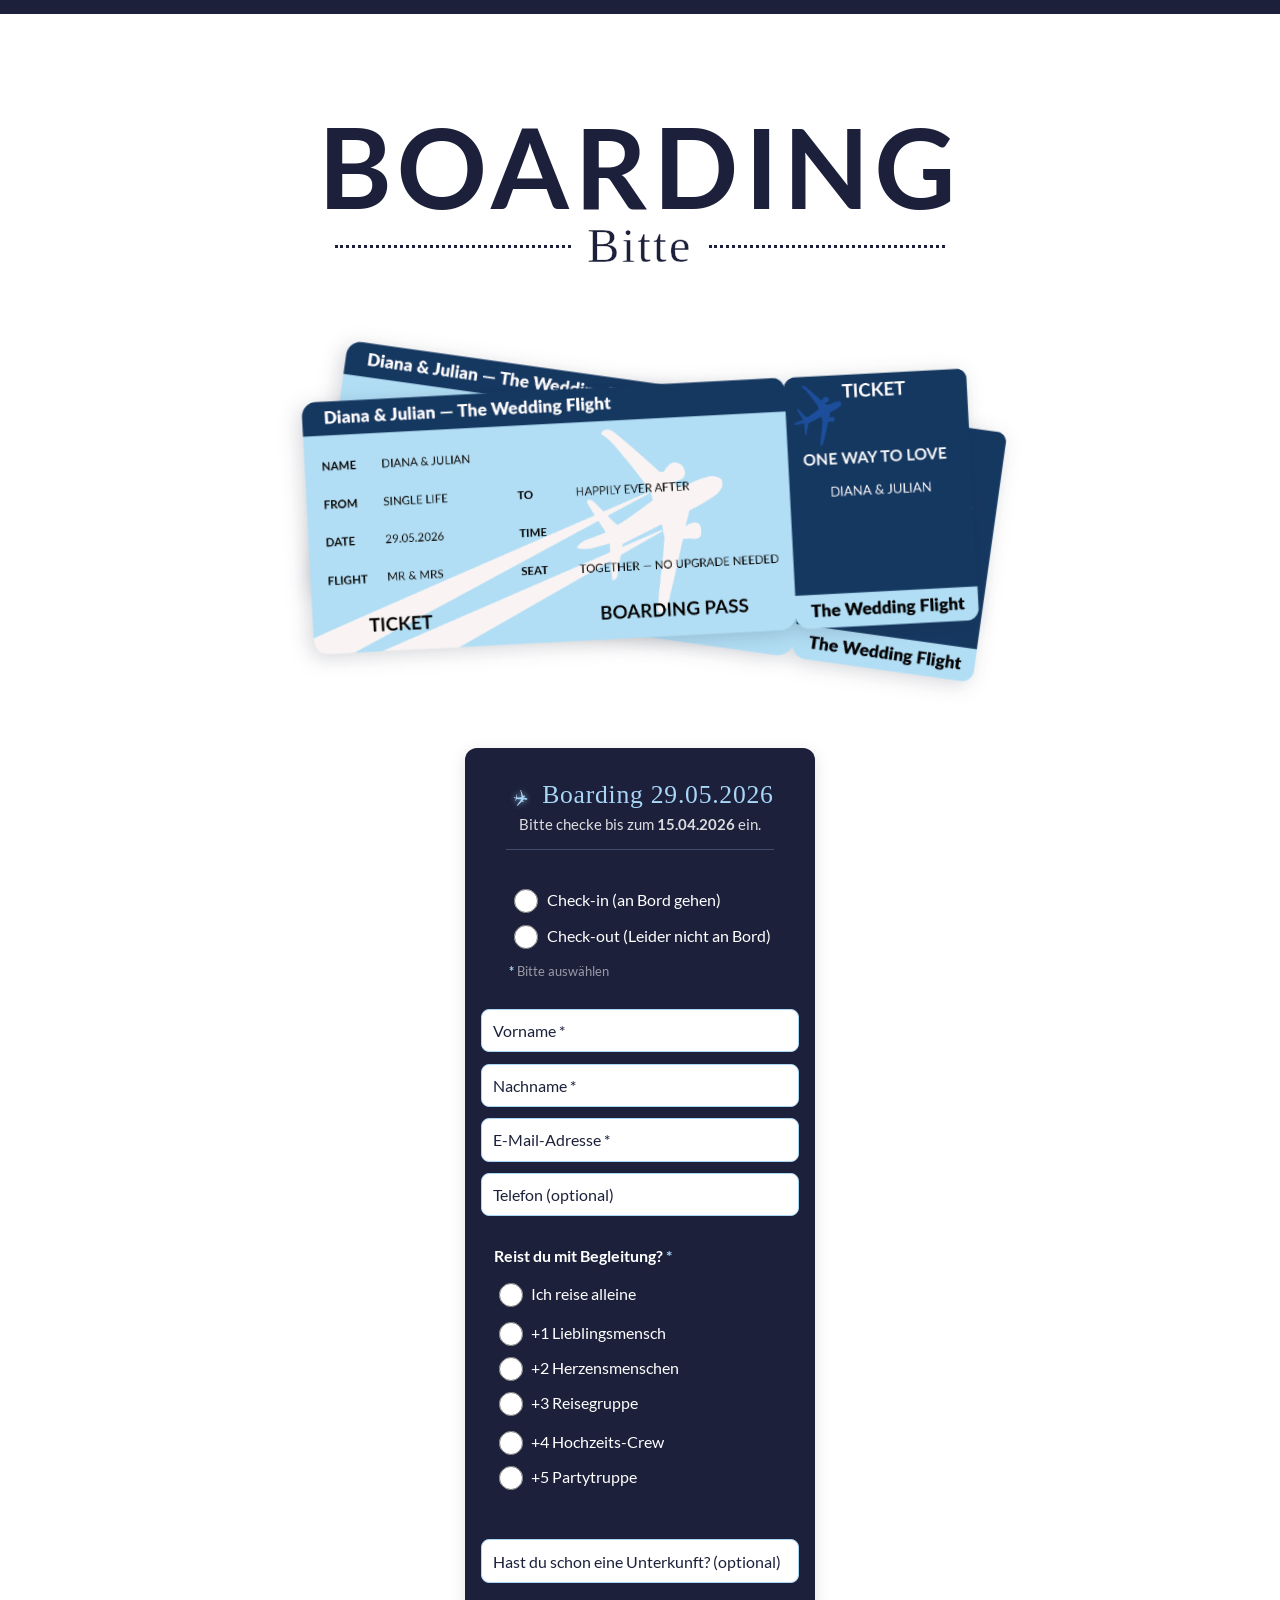
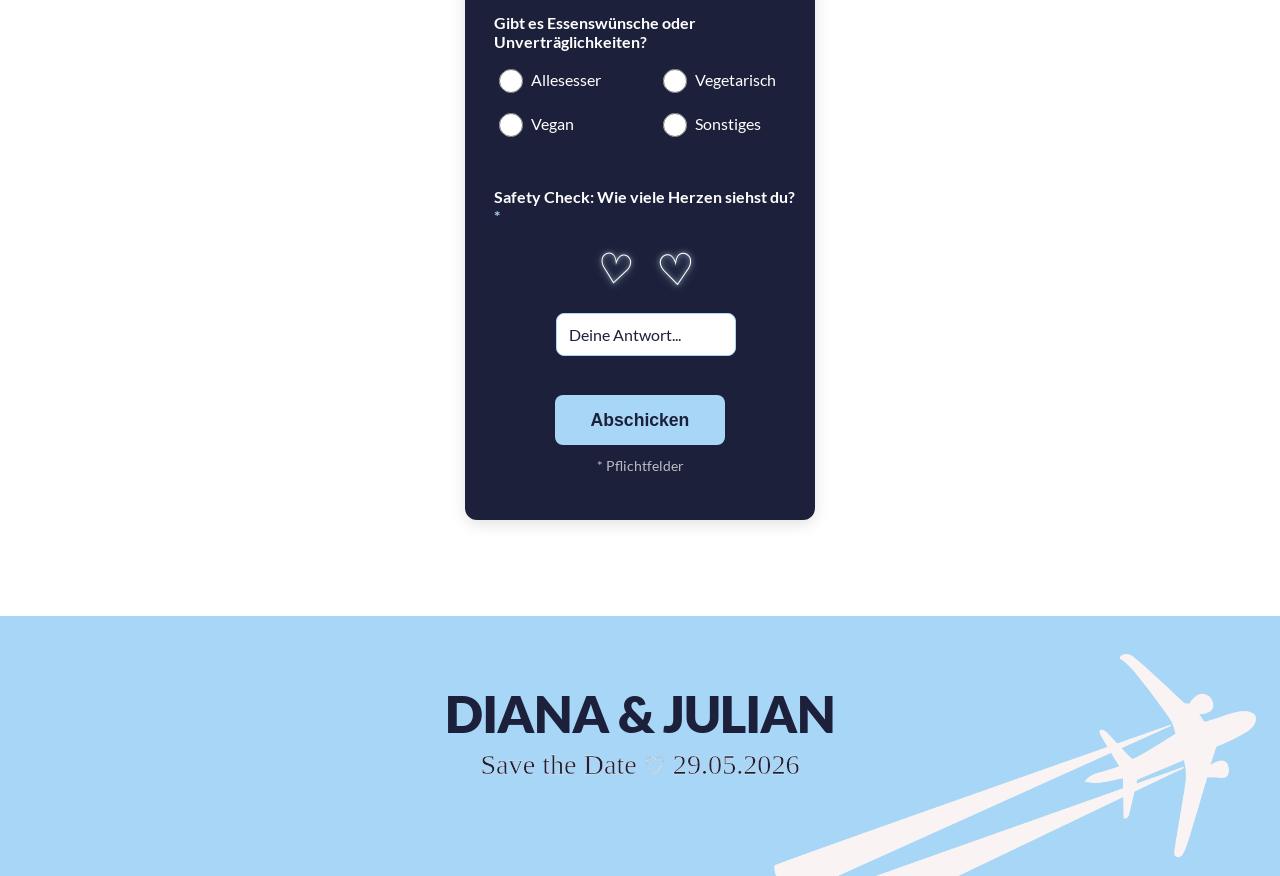
==== commit fda00d53: "Fix: Google Maps URL, Schriften bold" ====
--- a/pages/index.html
+++ b/pages/index.html
@@ -112,7 +112,7 @@
         <iframe
           id="google-map-iframe"
           src=""
-          data-src="https://www.google.com/maps?q=Traben-Trarbach&output=embed"
+          data-src="https://maps.google.com/maps?q=Traben-Trarbach,+Deutschland&output=embed&hl=de"
           width="100%"
           height="260"
           style="border:0; border-radius:12px; box-shadow:0 4px 16px rgba(0,0,0,0.12); display:none;"
--- a/styles/main.css
+++ b/styles/main.css
@@ -680,7 +680,7 @@
 
 .geschichte-title {
   font-size: clamp(2rem, 12vw, 7em);
-  font-weight: 400;
+  font-weight: 700;
   color: #a7d6f7;
   letter-spacing: 0.05em;
   display: block;
@@ -695,6 +695,7 @@
   color: #fff;
   font-family: 'Lobster', cursive;
   font-weight: 400;
+  -webkit-text-stroke: 0.4px #fff;
   text-transform: none;
   font-size: clamp(1.2rem, 5.5vw, 3rem);
   margin: 0;
@@ -1042,7 +1043,8 @@
   color: #1c203a;
   font-family: 'Lobster', cursive;
   font-size: 2em;
-  font-weight: 700;
+  font-weight: 400;
+  -webkit-text-stroke: 0.5px #1c203a;
   margin-bottom: 0.5em;
 }
 
@@ -1257,6 +1259,7 @@
   color: #fff;
   font-family: 'Lobster', cursive;
   font-size: 1.3em;
+  -webkit-text-stroke: 0.5px #fff;
   margin-bottom: 0.5em;
 }
 
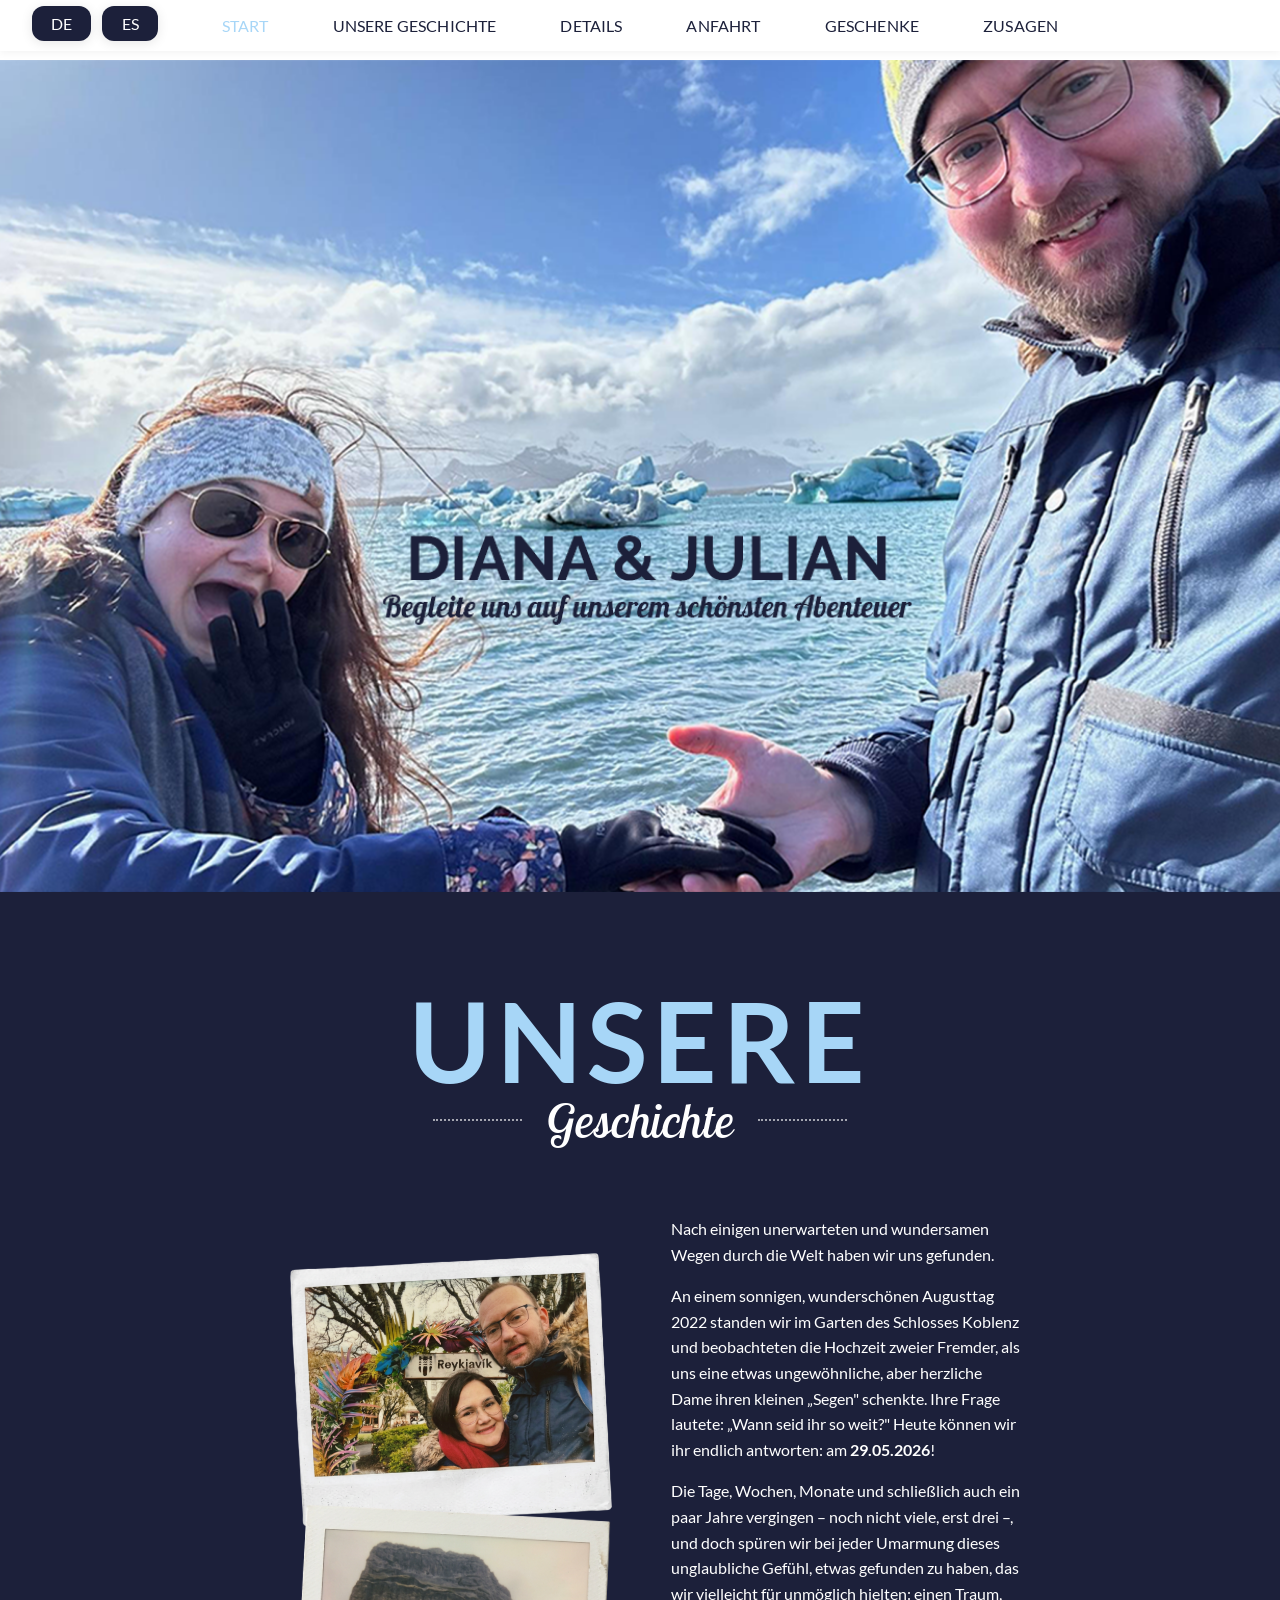
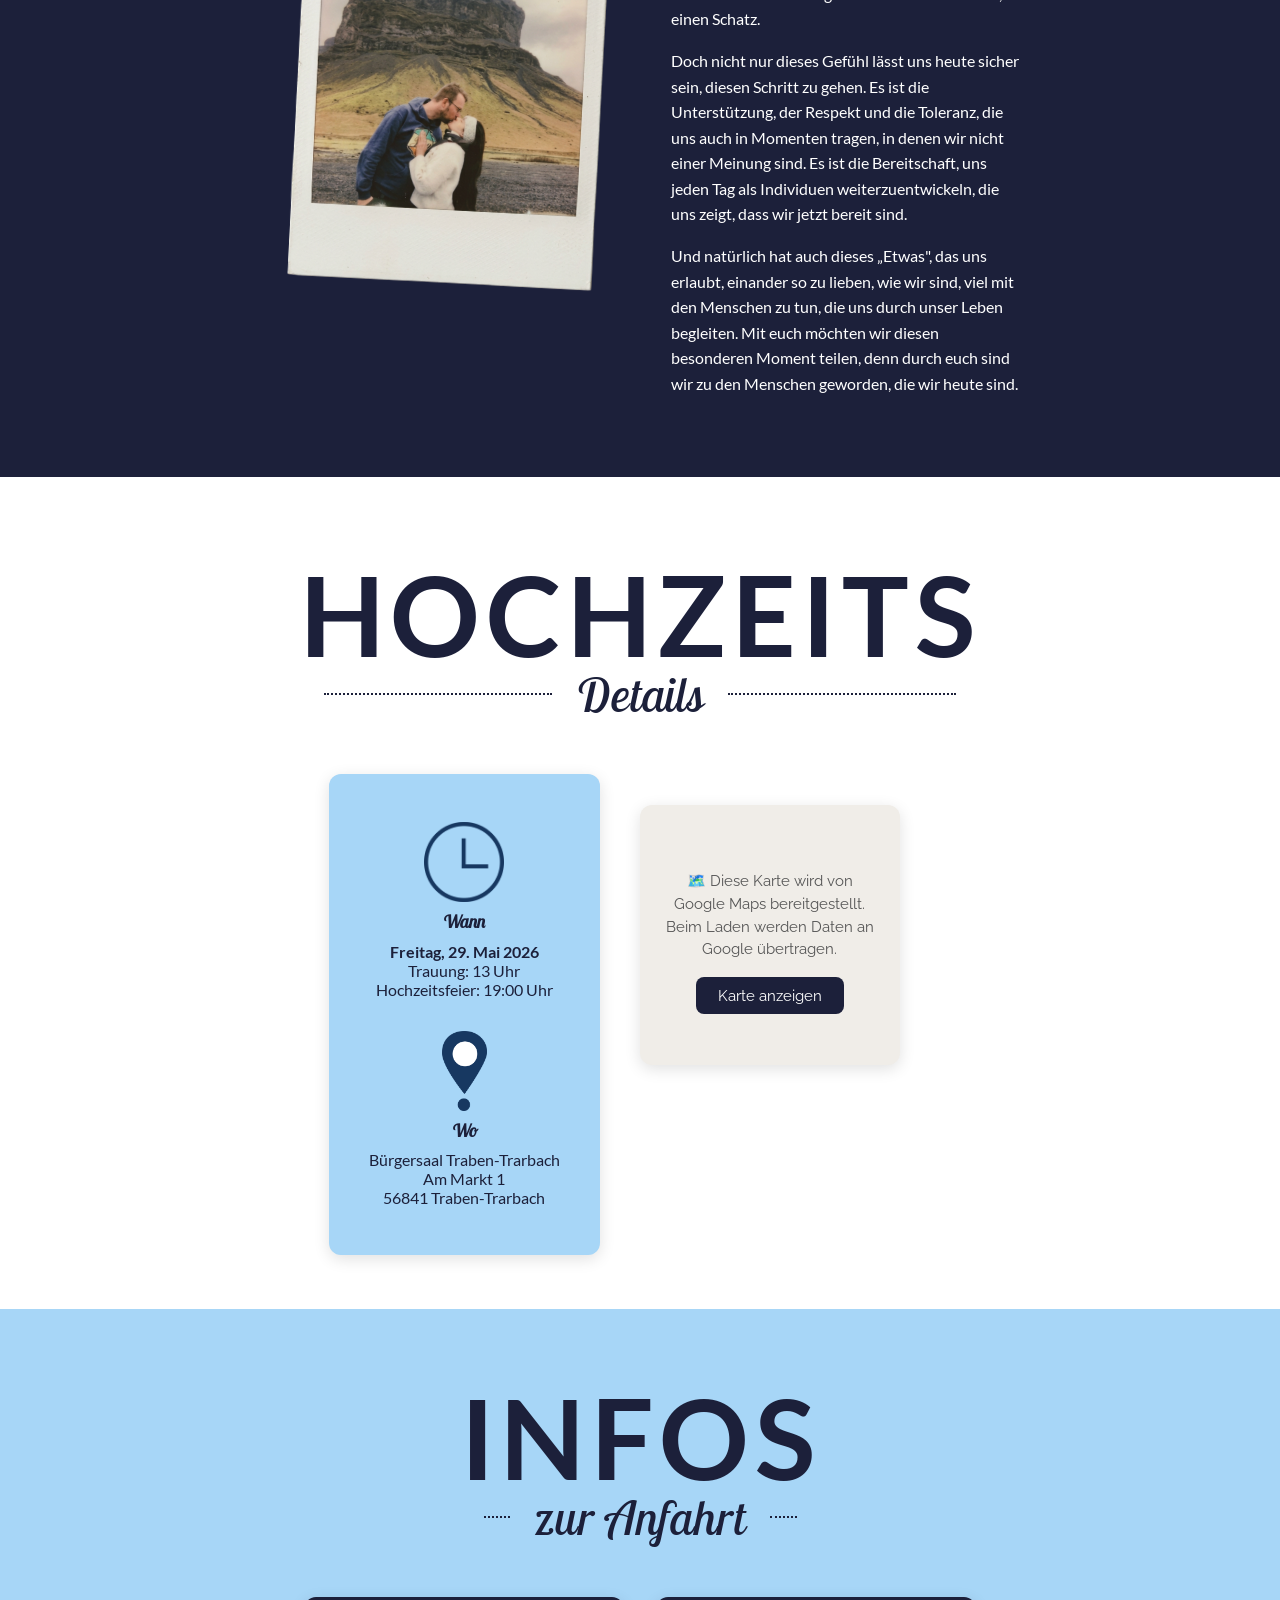
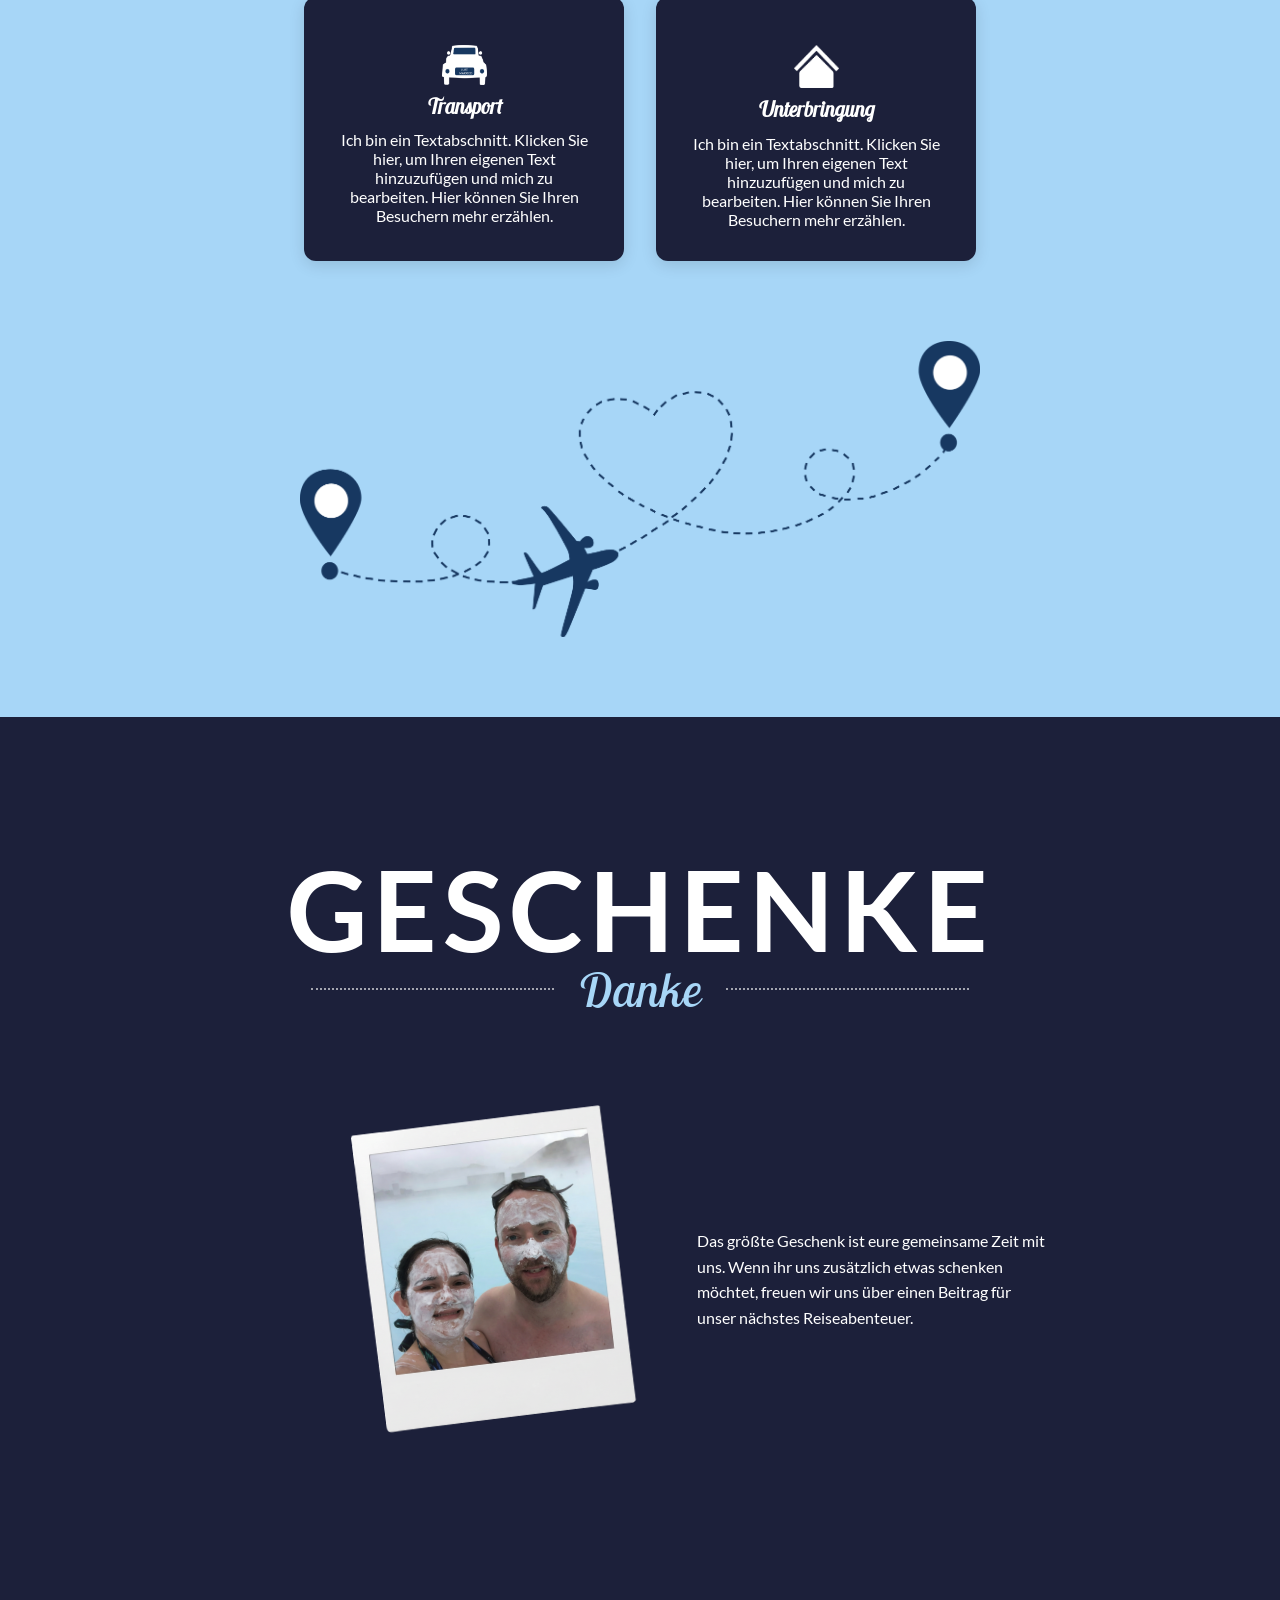
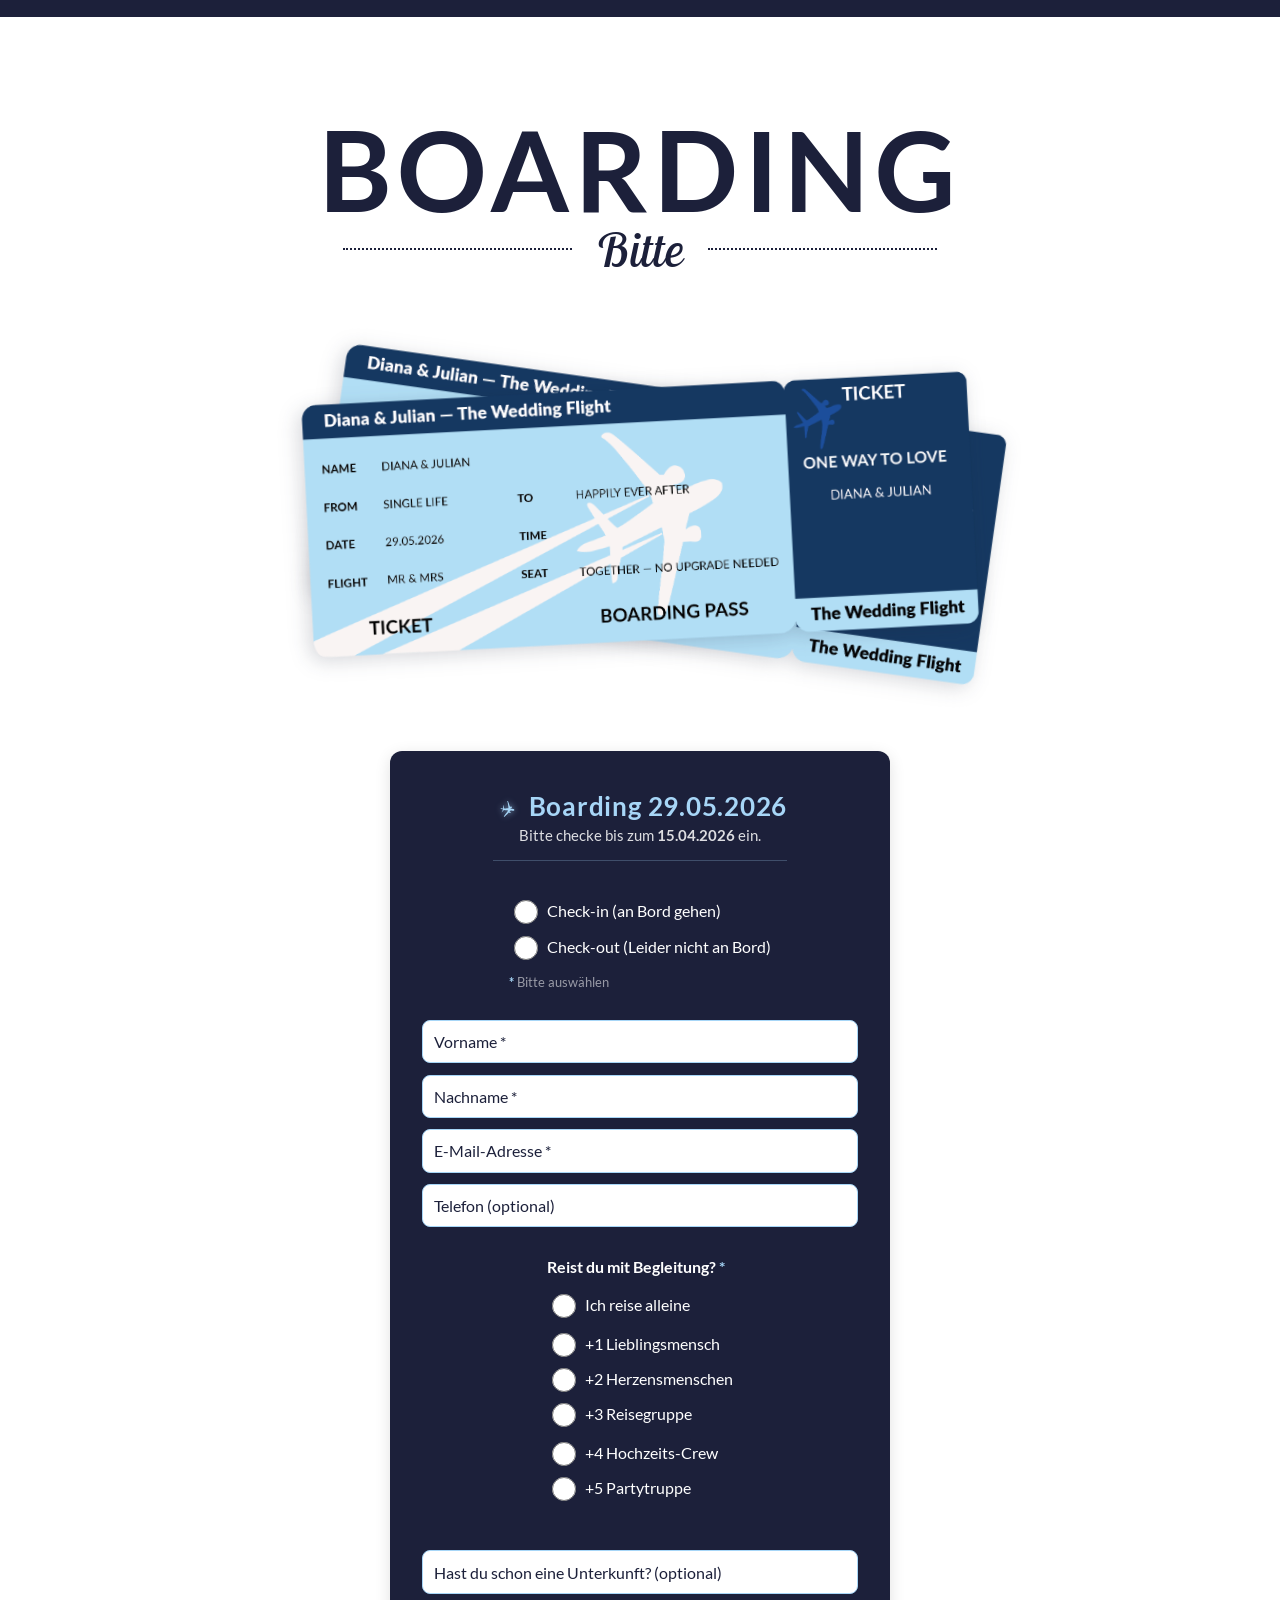
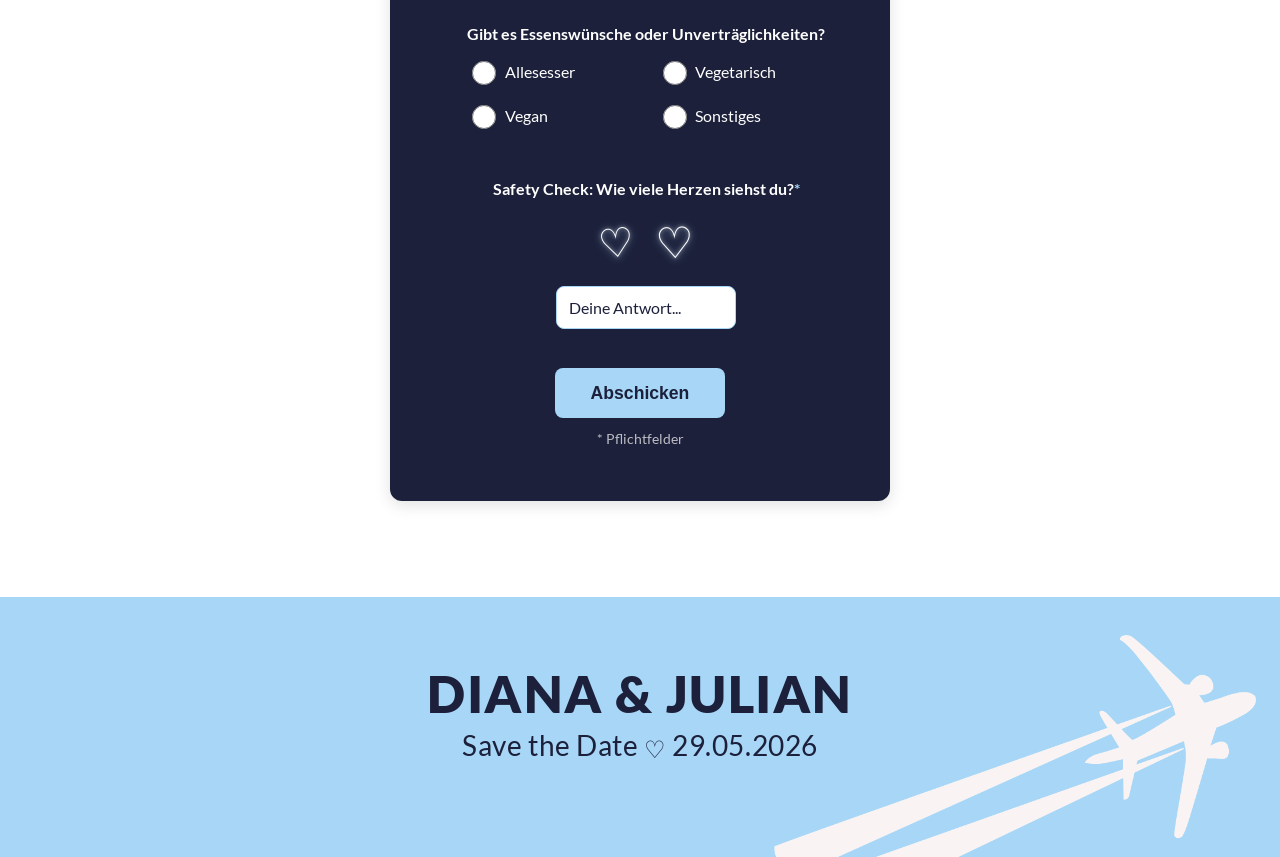
==== commit da2b1c4e: "Schriftarten & Design-Updates: Lobster Two Italic, Formular-Optimierungen, Adresse aktualisiert - Lo" ====
--- a/pages/index.html
+++ b/pages/index.html
@@ -91,15 +91,15 @@
         <div class="details-block-title lobster-regular">Wann</div>
         <div class="details-block-text">
           <strong>Freitag, 29. Mai 2026</strong><br>
-          Hochzeitszeremonie: 13:00 Uhr<br>
+          Trauung: 13 Uhr<br>
           Hochzeitsfeier: 19:00 Uhr
         </div>
         <img src="../assets/icon/standort_icon_blau.png" alt="Standort Icon" class="details-icon-img">
         <div class="details-block-title lobster-regular">Wo</div>
         <div class="details-block-text">
-          Friedrichspark<br>
-          Lindenstraße 507<br>
-          10555 Berlin
+          Bürgersaal Traben-Trarbach<br>
+          Am Markt 1<br>
+          56841 Traben-Trarbach
         </div>
       </div>
       <div class="details-map">
@@ -112,7 +112,7 @@
         <iframe
           id="google-map-iframe"
           src=""
-          data-src="https://maps.google.com/maps?q=Traben-Trarbach,+Deutschland&output=embed&hl=de"
+          data-src="https://maps.google.com/maps?q=B%C3%BCrgersaal+Traben-Trarbach,+Am+Markt+1,+56841+Traben-Trarbach&output=embed&hl=de"
           width="100%"
           height="260"
           style="border:0; border-radius:12px; box-shadow:0 4px 16px rgba(0,0,0,0.12); display:none;"
@@ -229,8 +229,8 @@
         <!-- Persönliche Daten -->
         <input type="text" id="vorname" name="vorname" placeholder="Vorname *" required>
         <input type="text" id="nachname" name="nachname" placeholder="Nachname *" required>
-        <input type="email" id="email" name="email" placeholder="E-Mail-Adresse *" required>
-        <input type="tel" placeholder="Telefon (optional)">
+        <input type="text" id="email" name="email" placeholder="E-Mail-Adresse *" required>
+        <input type="tel" id="telefon" name="telefon" placeholder="Telefon (optional)">
 
         <!-- Begleitpersonen -->
         <div class="zusagen-begleitung-group">
--- a/styles/fonts.css
+++ b/styles/fonts.css
@@ -16,6 +16,29 @@
   src: url('../assets/fonts/Lobster-Regular.woff2') format('woff2');
 }
 
+@font-face {
+  font-family: 'Lobster Two';
+  font-style: normal;
+  font-weight: 400;
+  font-display: swap;
+  src: url('../assets/fonts/Lato,Lobster,Lobster_Two,Montserrat,Parisienne/Lobster_Two/LobsterTwo-Regular.ttf') format('truetype');
+}
+
+@font-face {
+  font-family: 'Lobster Two';
+  font-style: italic;
+  font-weight: 400;
+  font-display: swap;
+  src: url('../assets/fonts/Lato,Lobster,Lobster_Two,Montserrat,Parisienne/Lobster_Two/LobsterTwo-Italic.ttf') format('truetype');
+}
+
+@font-face {
+  font-family: 'Lobster Two';
+  font-style: normal;
+  font-weight: 700;
+  font-display: swap;
+  src: url('../assets/fonts/Lato,Lobster,Lobster_Two,Montserrat,Parisienne/Lobster_Two/LobsterTwo-Bold.ttf') format('truetype');
+}
 
 @font-face {
   font-family: 'Raleway';
--- a/styles/main.css
+++ b/styles/main.css
@@ -135,9 +135,9 @@
    2. SCHRIFTEN / UTILITIES
    ------------------------------------------------------------ */
 .lobster-regular {
-  font-family: 'Lobster', cursive;
+  font-family: 'Lobster Two', cursive;
   font-weight: 400;
-  font-style: normal;
+  font-style: italic;
 }
 
 /* ------------------------------------------------------------
@@ -693,9 +693,10 @@
 
 .geschichte-title-2 {
   color: #fff;
-  font-family: 'Lobster', cursive;
+  font-family: 'Lobster Two', cursive;
   font-weight: 400;
-  -webkit-text-stroke: 0.4px #fff;
+  font-style: italic;
+  letter-spacing: 0.02em;
   text-transform: none;
   font-size: clamp(1.2rem, 5.5vw, 3rem);
   margin: 0;
@@ -723,8 +724,8 @@
   vertical-align: middle;
   flex: 1;
   height: 0;
-  border-top: 3px dotted #fff;
-  margin: 0 0.35em;
+  border-top: 2px dotted rgba(255, 255, 255, 0.6);
+  margin: 0 0.5em;
   min-width: 12px;
 }
 
@@ -1041,10 +1042,9 @@
 
 .details-block-title {
   color: #1c203a;
-  font-family: 'Lobster', cursive;
-  font-size: 2em;
-  font-weight: 400;
-  -webkit-text-stroke: 0.5px #1c203a;
+  font-family: 'Lobster Two', cursive;
+  font-size: 2.5em;
+  font-weight: 700;
   margin-bottom: 0.5em;
 }
 
@@ -1257,9 +1257,9 @@
 
 .anfahrt-box-title {
   color: #fff;
-  font-family: 'Lobster', cursive;
+  font-family: 'Lobster Two', cursive;
   font-size: 1.3em;
-  -webkit-text-stroke: 0.5px #fff;
+  font-weight: 700;
   margin-bottom: 0.5em;
 }
 
@@ -1589,7 +1589,7 @@
   gap: 0.5em;
   margin-top: 1.2em;
   margin-bottom: 1.2em;
-  padding-left: 0.8em;
+  padding-left: 0;
 }
 
 /* Herzen-Captcha */
@@ -1687,8 +1687,9 @@
 }
 
 .zusagen-form-datum {
-  font-family: 'Lobster', cursive;
+  font-family: 'Lato', Arial, sans-serif;
   font-size: 1.6em;
+  font-weight: 700;
   color: #a7d6f7;
   margin: 0 0 0.2em;
   letter-spacing: 0.03em;
@@ -1761,8 +1762,8 @@
 
 .zusagen-radio-inline {
   display: flex;
-  flex-wrap: wrap;
-  gap: 0.75em 1.4em;
+  flex-direction: column;
+  gap: 0.75em;
 }
 
 .zusagen-radio-inline label {
@@ -2090,11 +2091,14 @@
   font-family: 'Lato', Arial, sans-serif !important;
   font-weight: 900 !important;
   white-space: nowrap;
-  letter-spacing: -0.02em;
+  letter-spacing: 0.03em;
 }
 
 .footer-title-2 {
   color: #1c203a !important;
+  font-family: 'Lato', Arial, sans-serif !important;
+  font-weight: 400 !important;
+  font-style: normal !important;
   font-size: clamp(0.85em, 2vw, 1.4em) !important;
   margin-top: 0.4em !important;
   width: 100%;
@@ -2209,3 +2213,11 @@
     width: auto;
   }
 }
+
+/* Formular breiter auf Desktop */
+@media (min-width: 768px) {
+  .zusagen-form {
+    max-width: 500px;
+    padding: 2.5em 2em;
+  }
+}
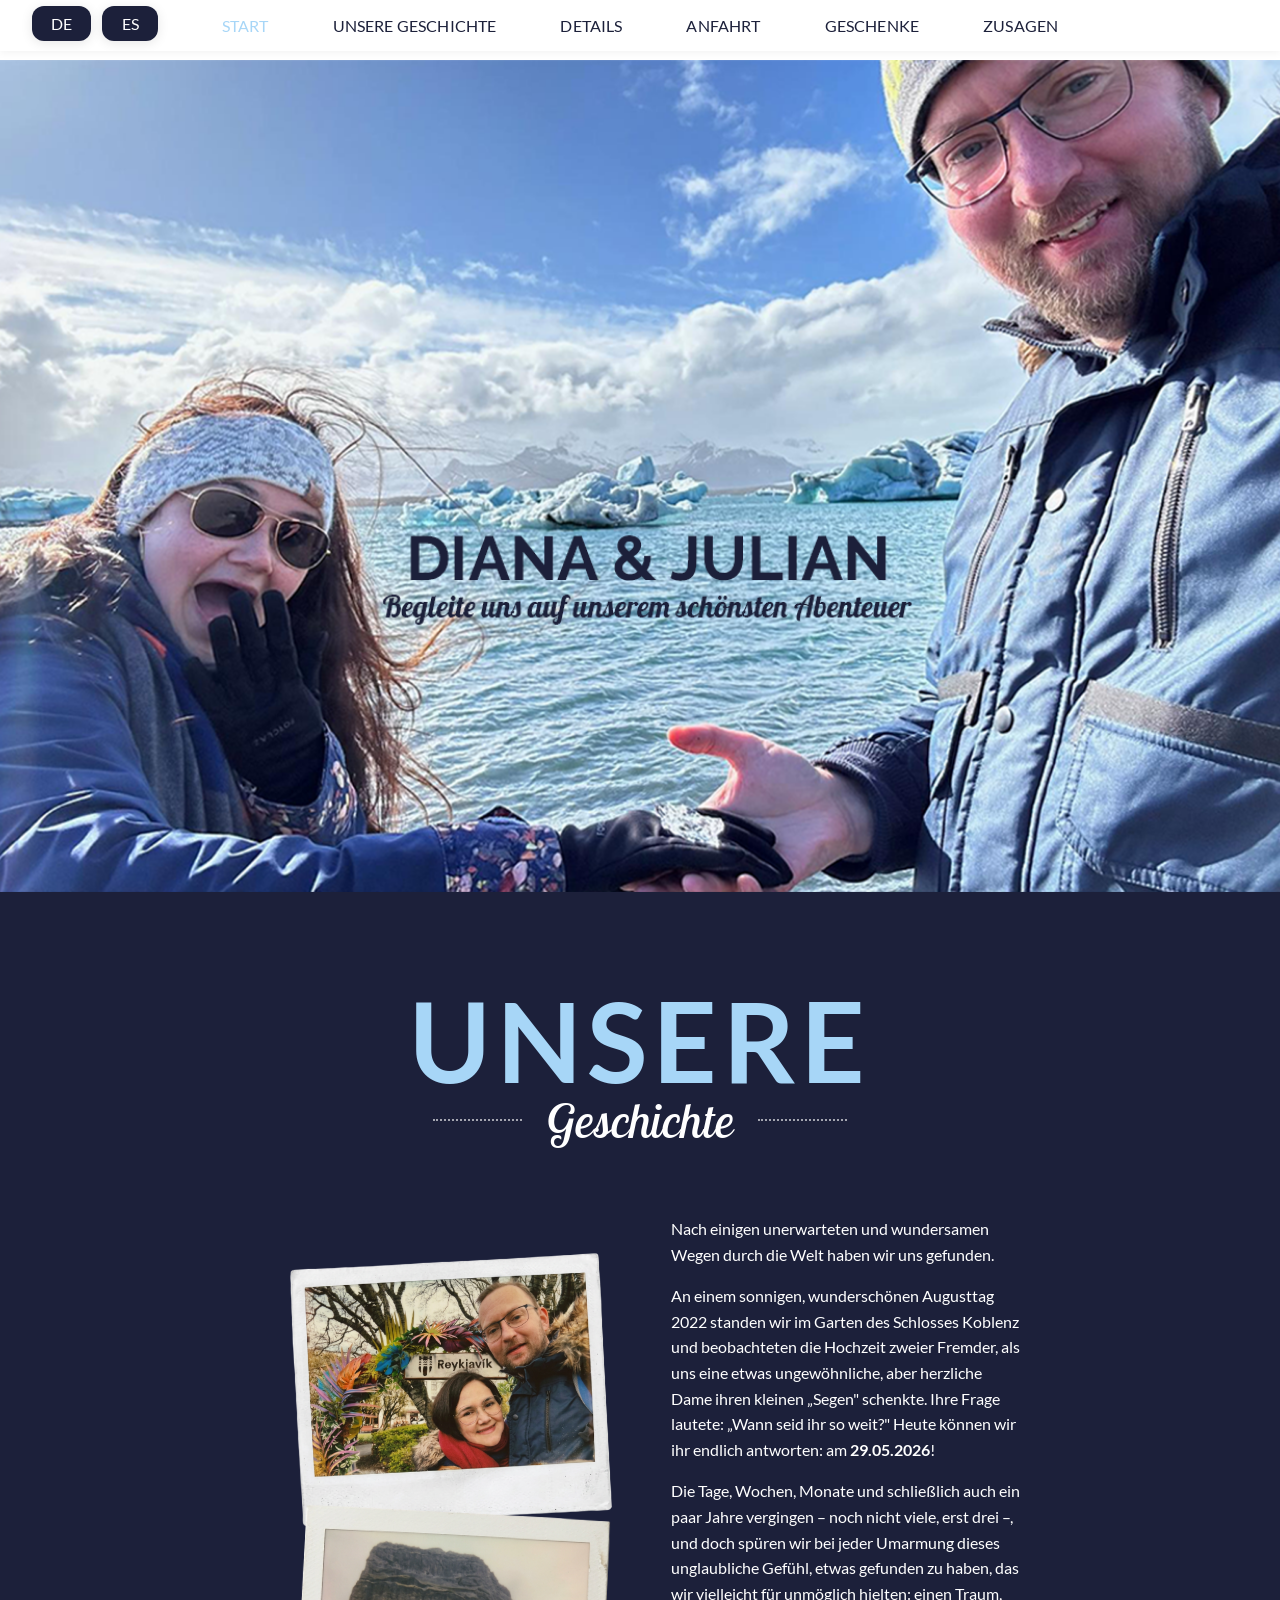
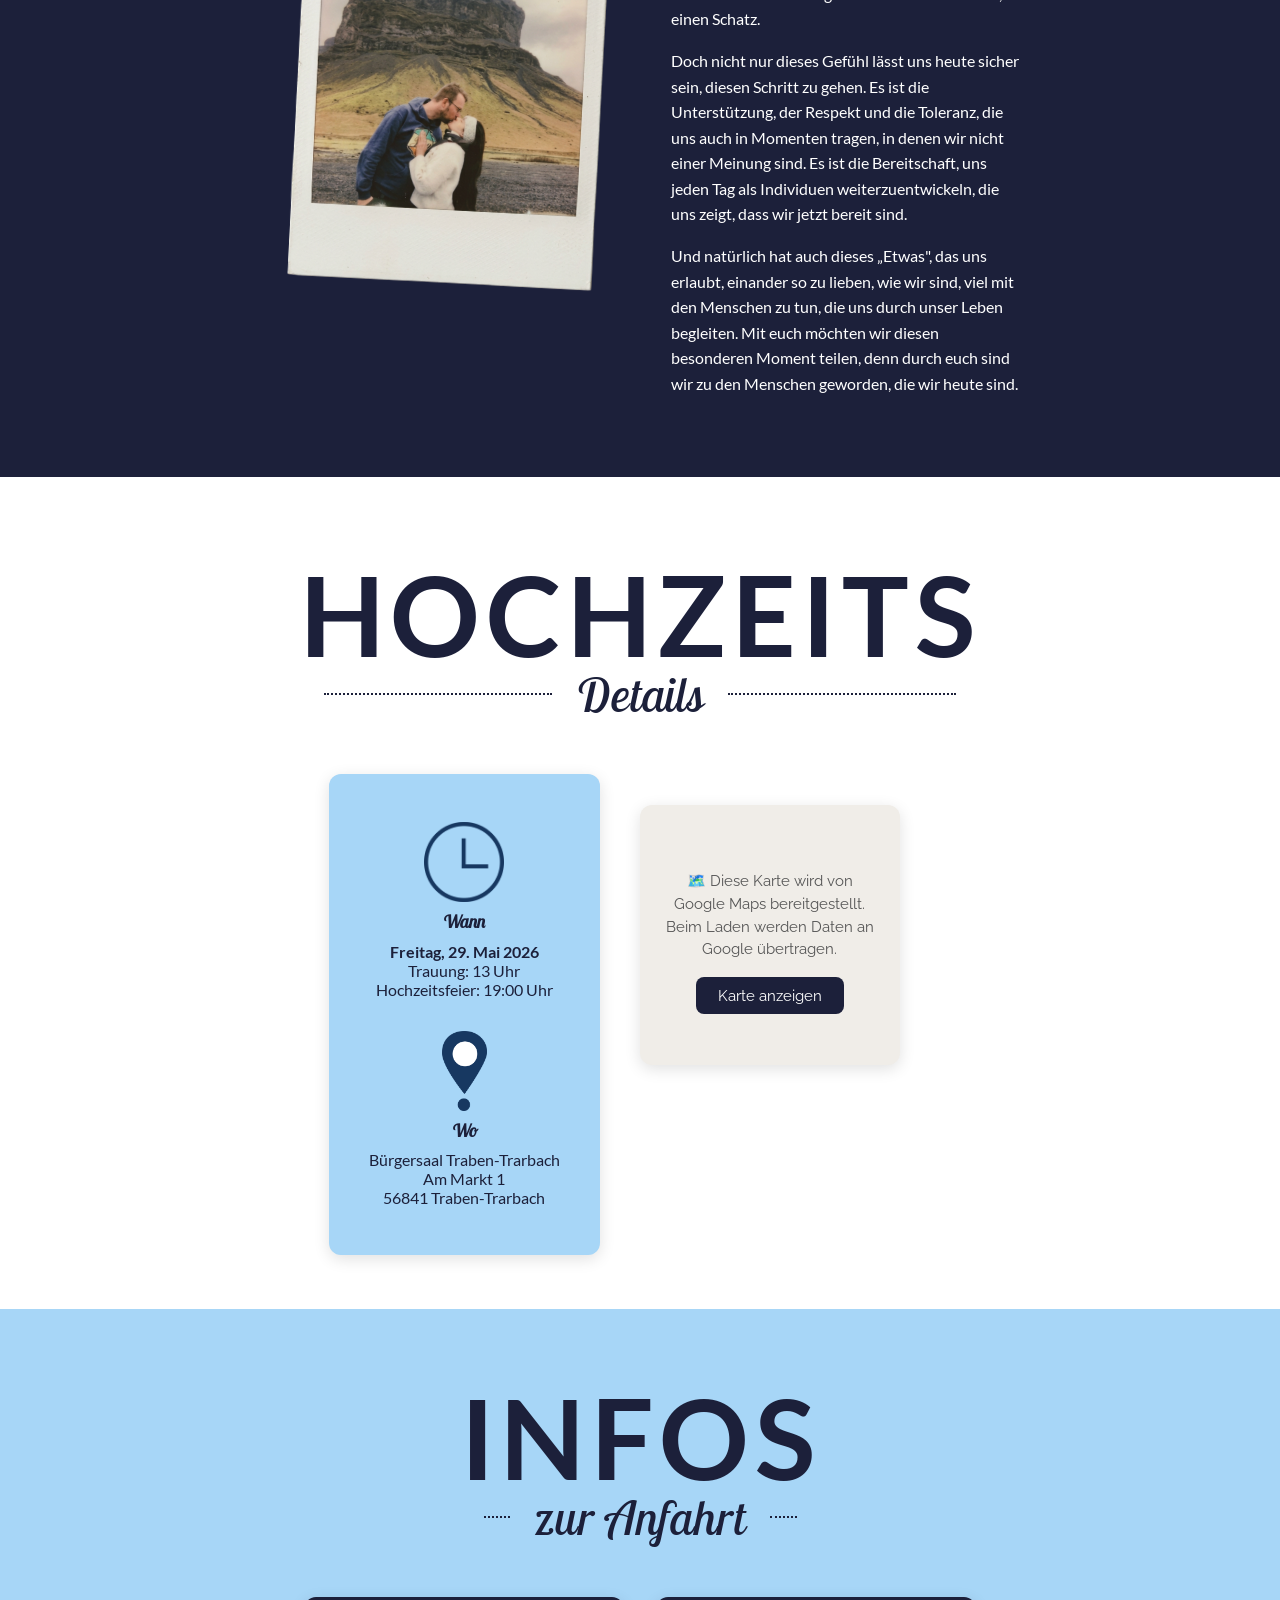
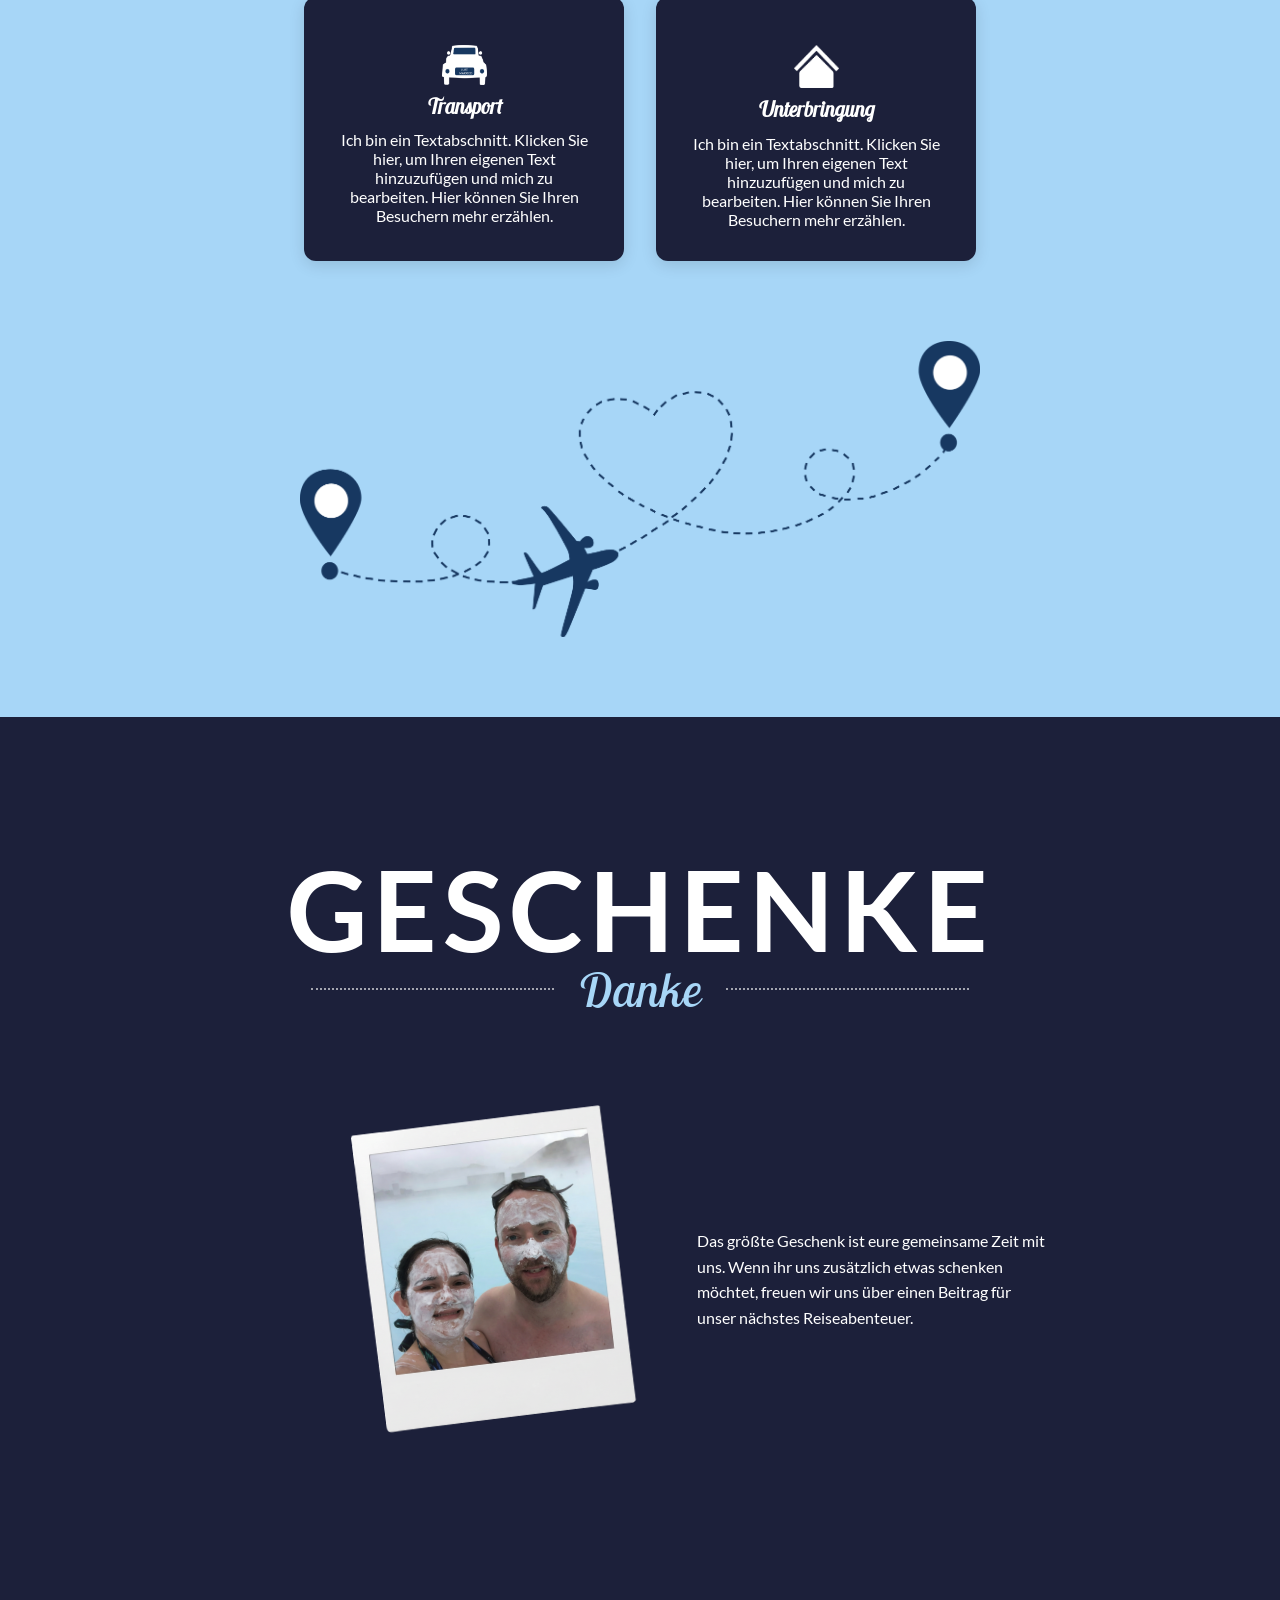
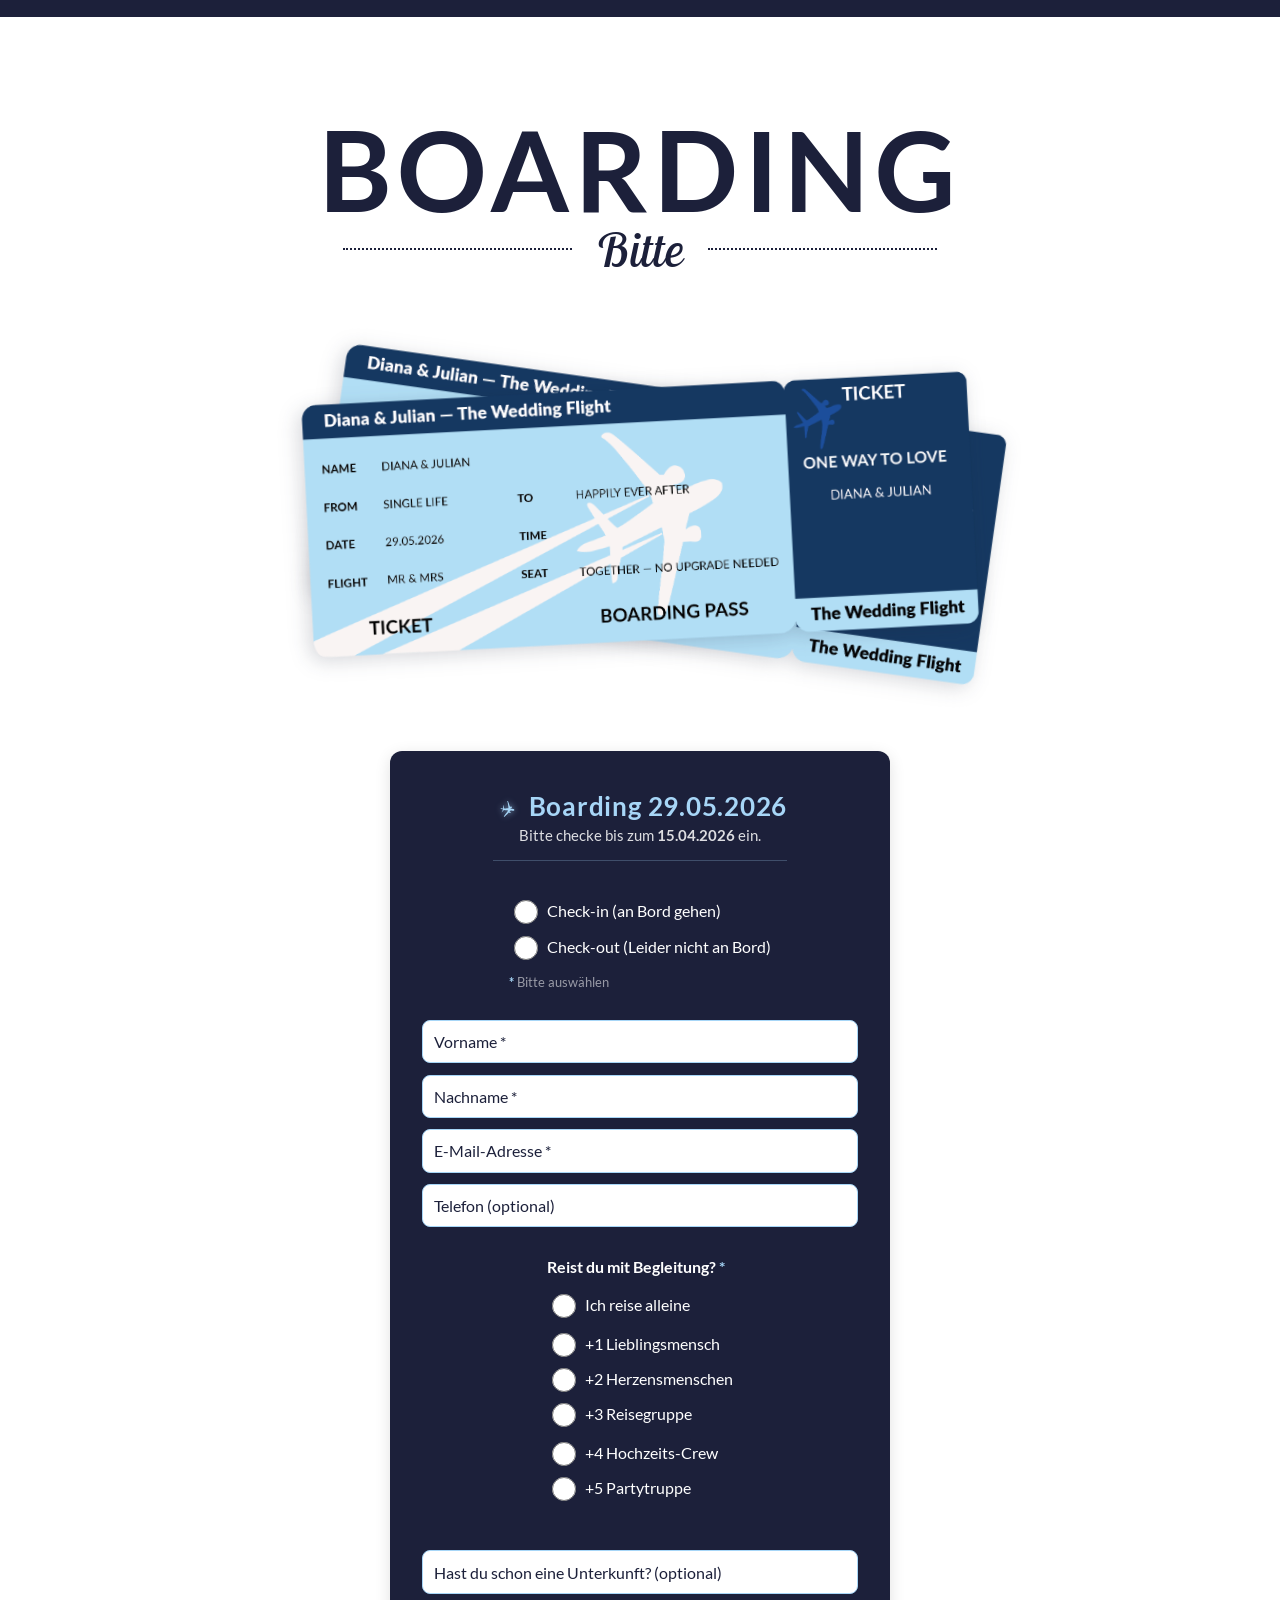
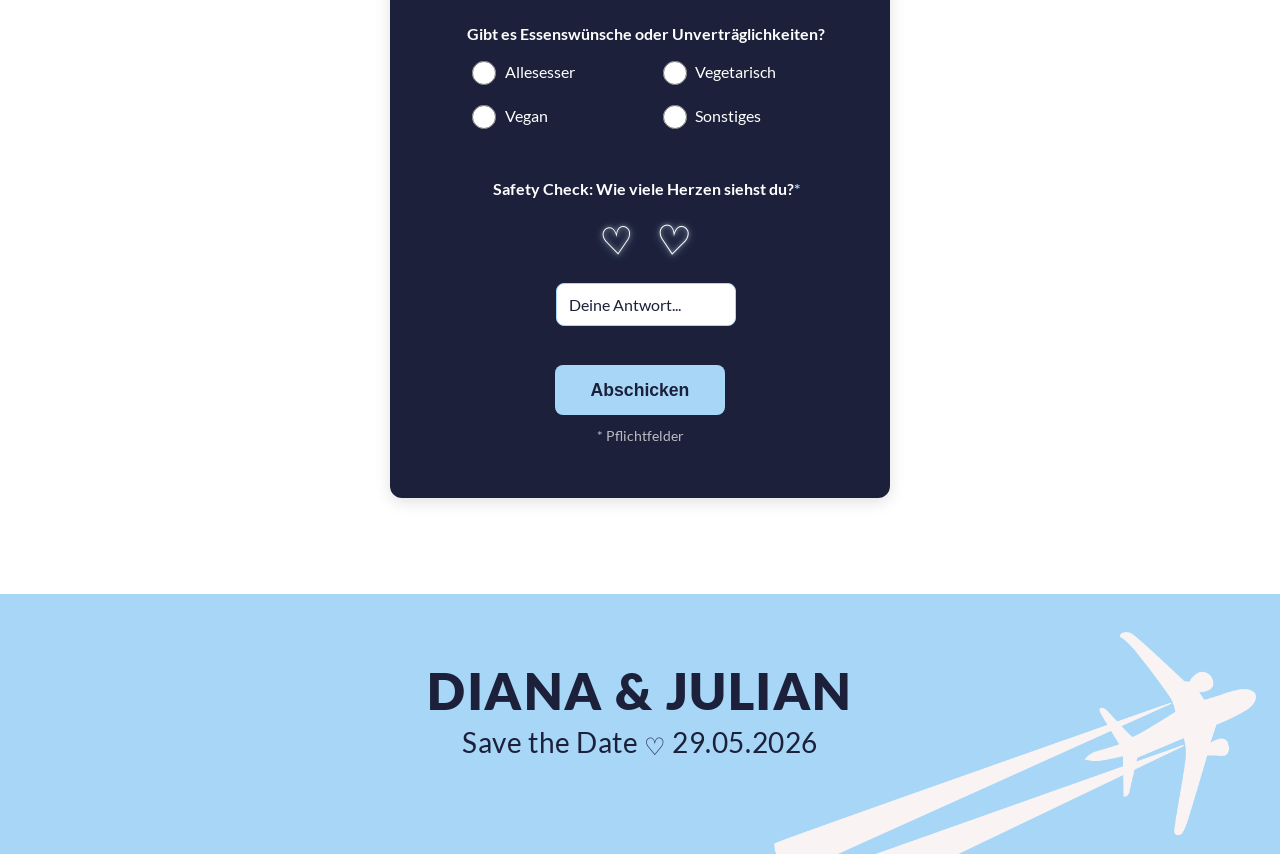
==== commit b48376ca: "Open Graph Meta-Tags für Social Media Preview hinzugefügt - og:image mit Hero-Image für schöne Vorsc" ====
--- a/pages/index.html
+++ b/pages/index.html
@@ -4,6 +4,22 @@
   <meta charset="UTF-8">
   <meta name="viewport" content="width=device-width, initial-scale=1.0">
   <title>Diana & Julian – Hochzeit</title>
+  
+  <!-- Open Graph / Social Media Meta Tags -->
+  <meta property="og:title" content="Diana & Julian – Hochzeit 29.05.2026">
+  <meta property="og:description" content="Feiert mit uns unsere Hochzeit am 29. Mai 2026 in Traben-Trarbach! Save the Date ♡">
+  <meta property="og:image" content="https://hochzeit.hoerst.org/assets/hero_image_desktop.png">
+  <meta property="og:image:width" content="1200">
+  <meta property="og:image:height" content="630">
+  <meta property="og:url" content="https://hochzeit.hoerst.org">
+  <meta property="og:type" content="website">
+  
+  <!-- Twitter Card Meta Tags -->
+  <meta name="twitter:card" content="summary_large_image">
+  <meta name="twitter:title" content="Diana & Julian – Hochzeit 29.05.2026">
+  <meta name="twitter:description" content="Feiert mit uns unsere Hochzeit am 29. Mai 2026 in Traben-Trarbach! Save the Date ♡">
+  <meta name="twitter:image" content="https://hochzeit.hoerst.org/assets/hero_image_desktop.png">
+  
   <link rel="stylesheet" href="../styles/fonts.css">
   <link rel="stylesheet" href="../styles/main.css">
   <!-- Kein externes Captcha nötig -->
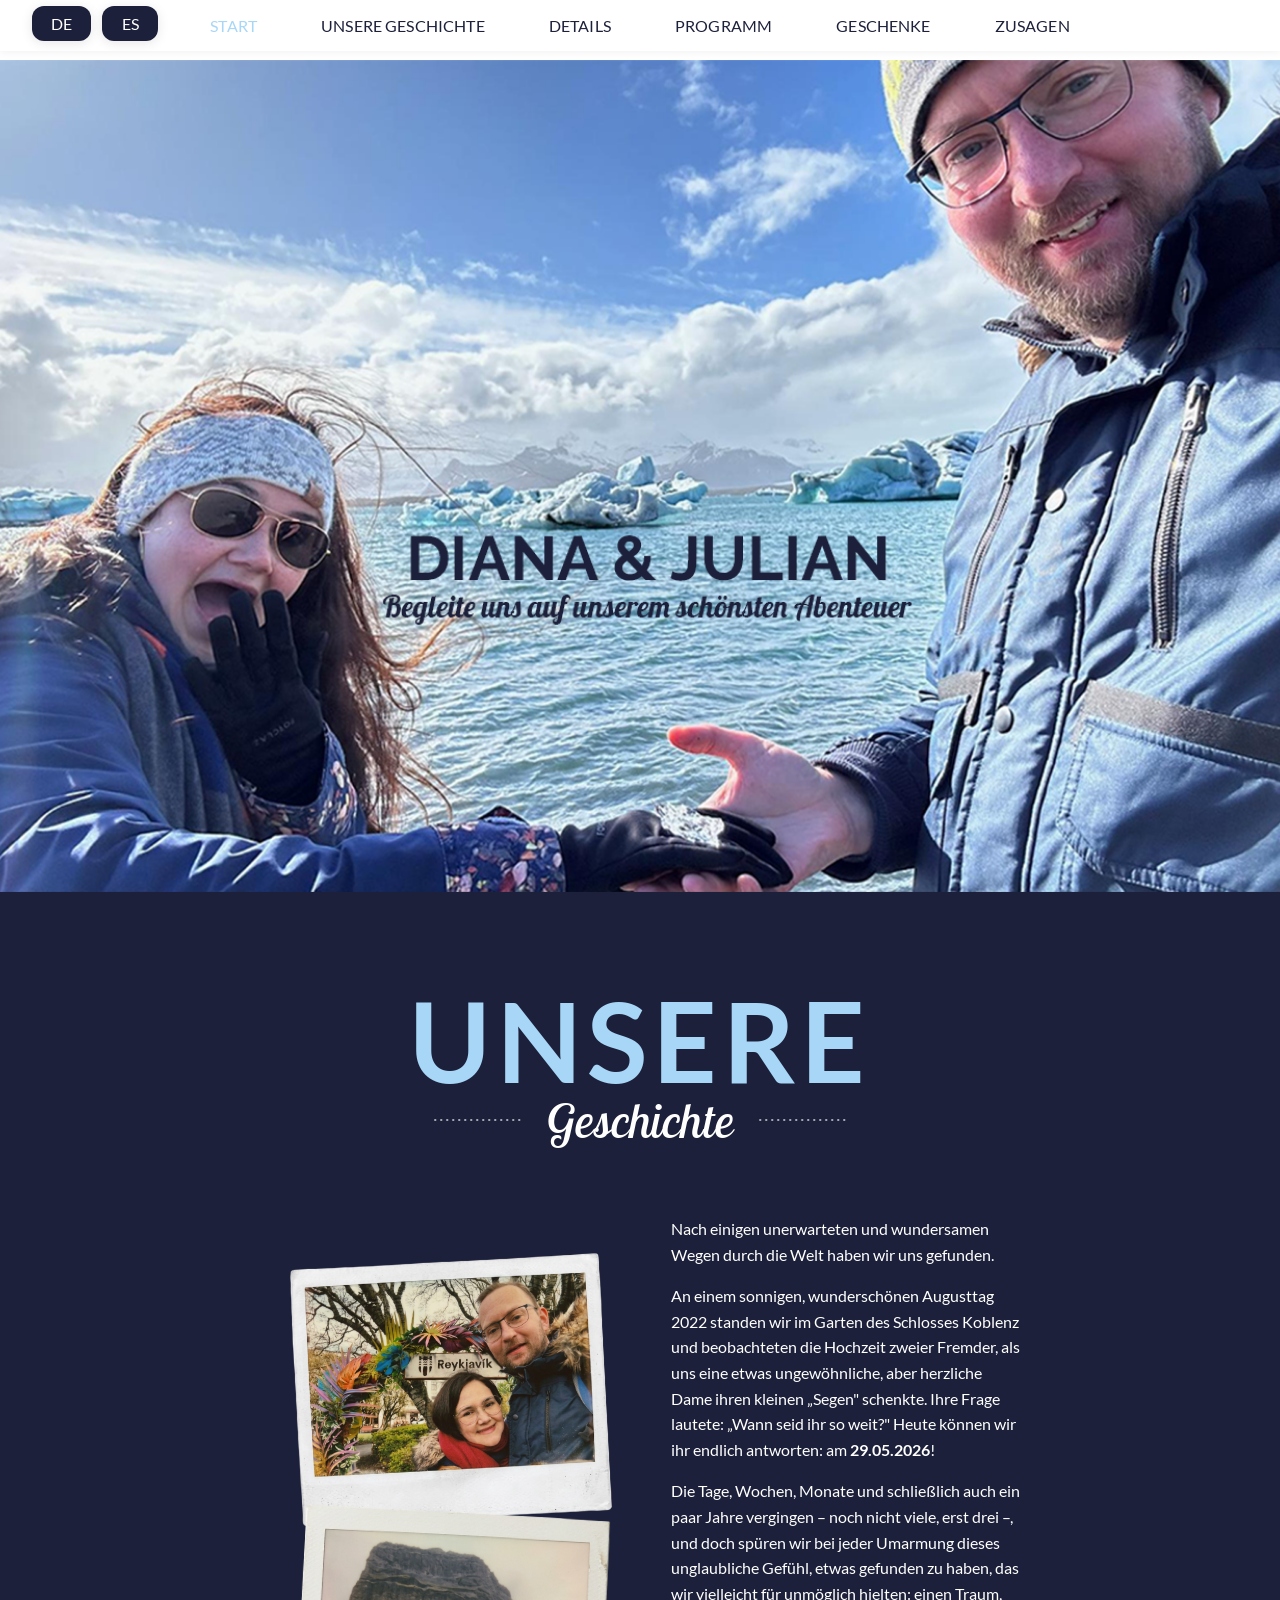
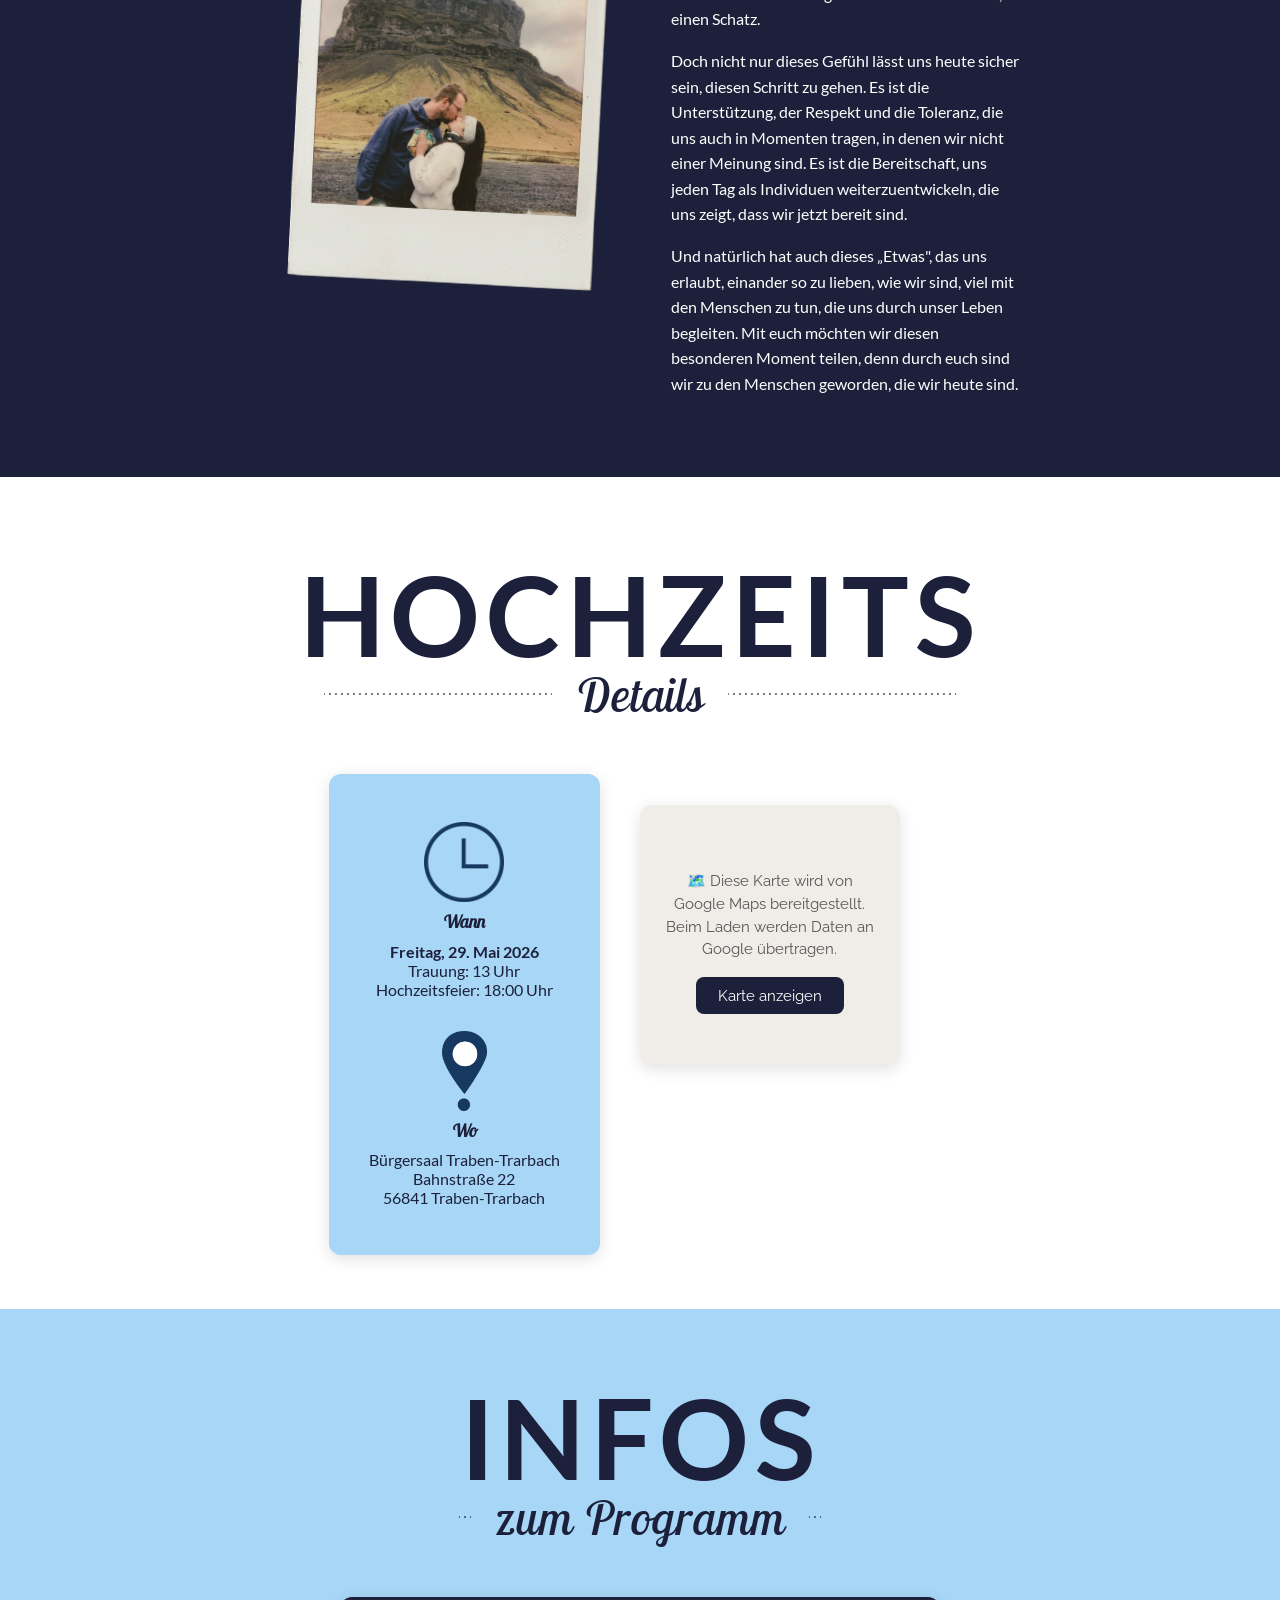
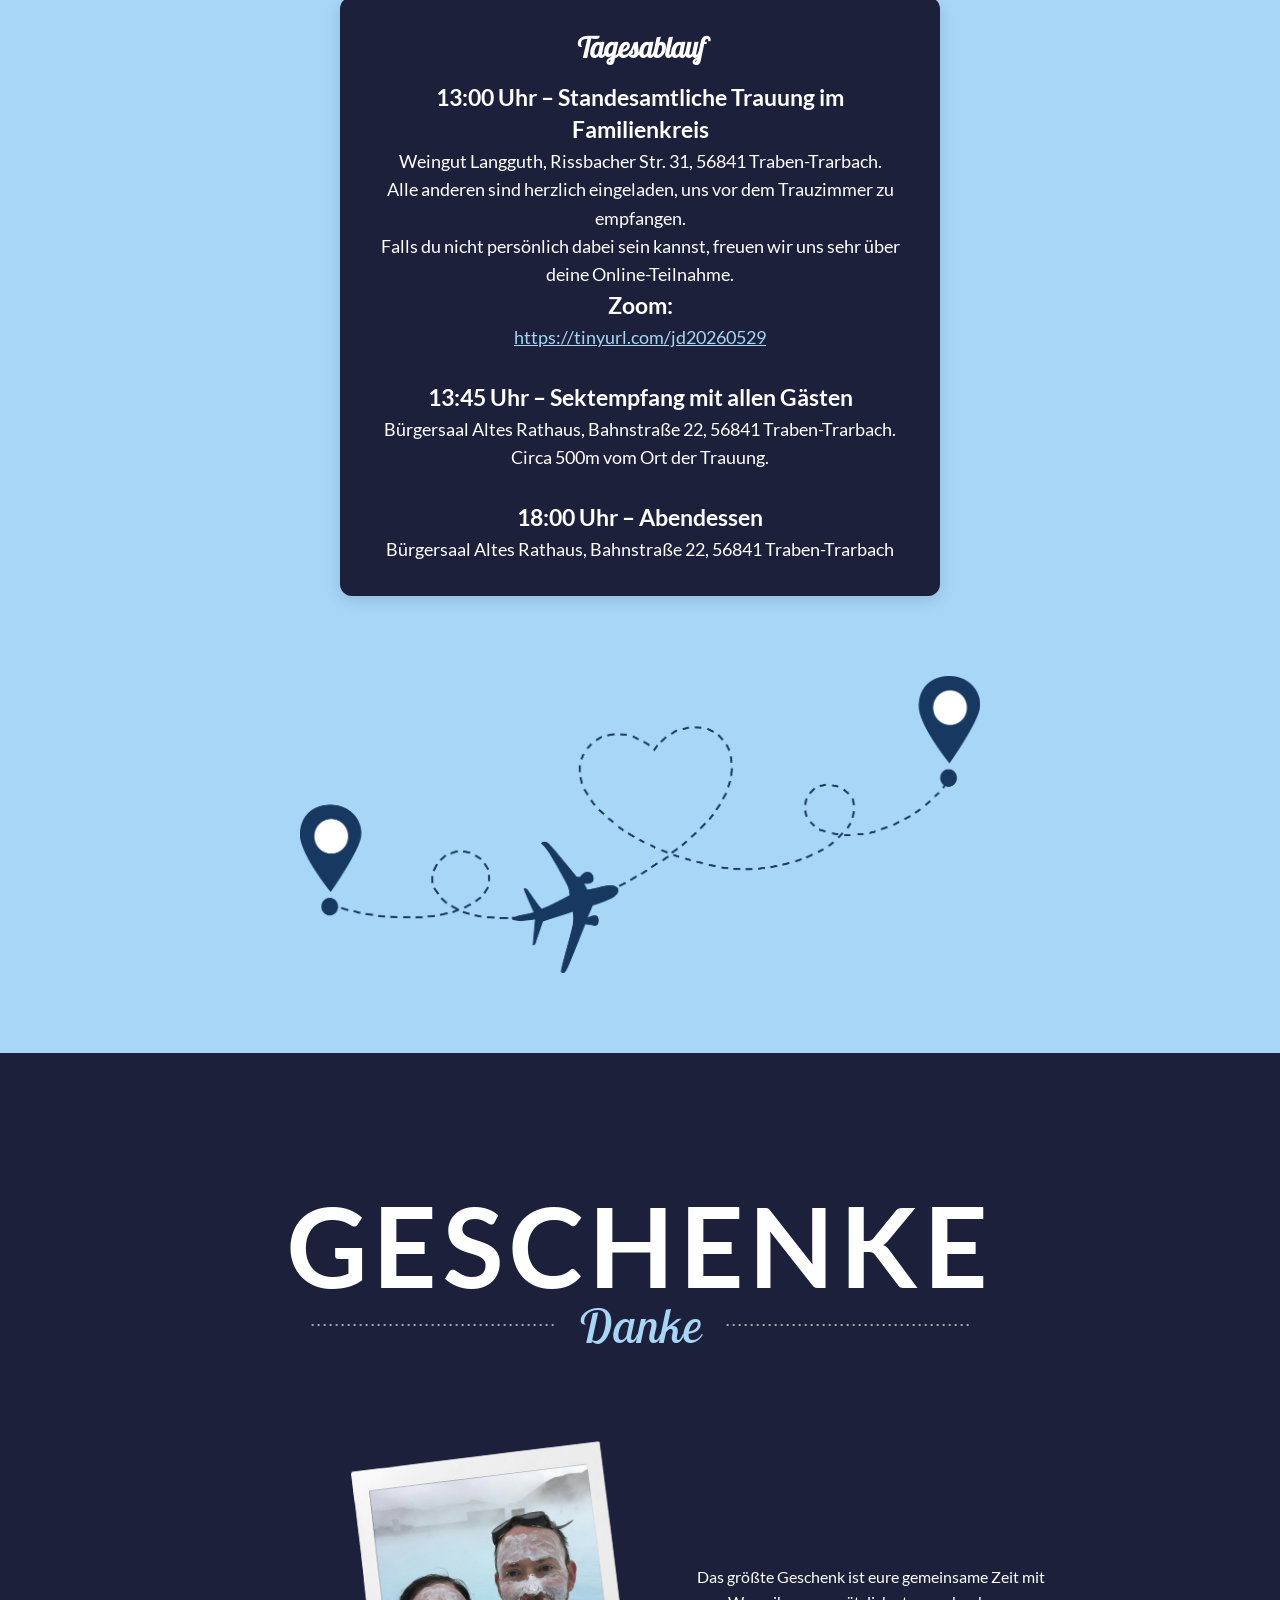
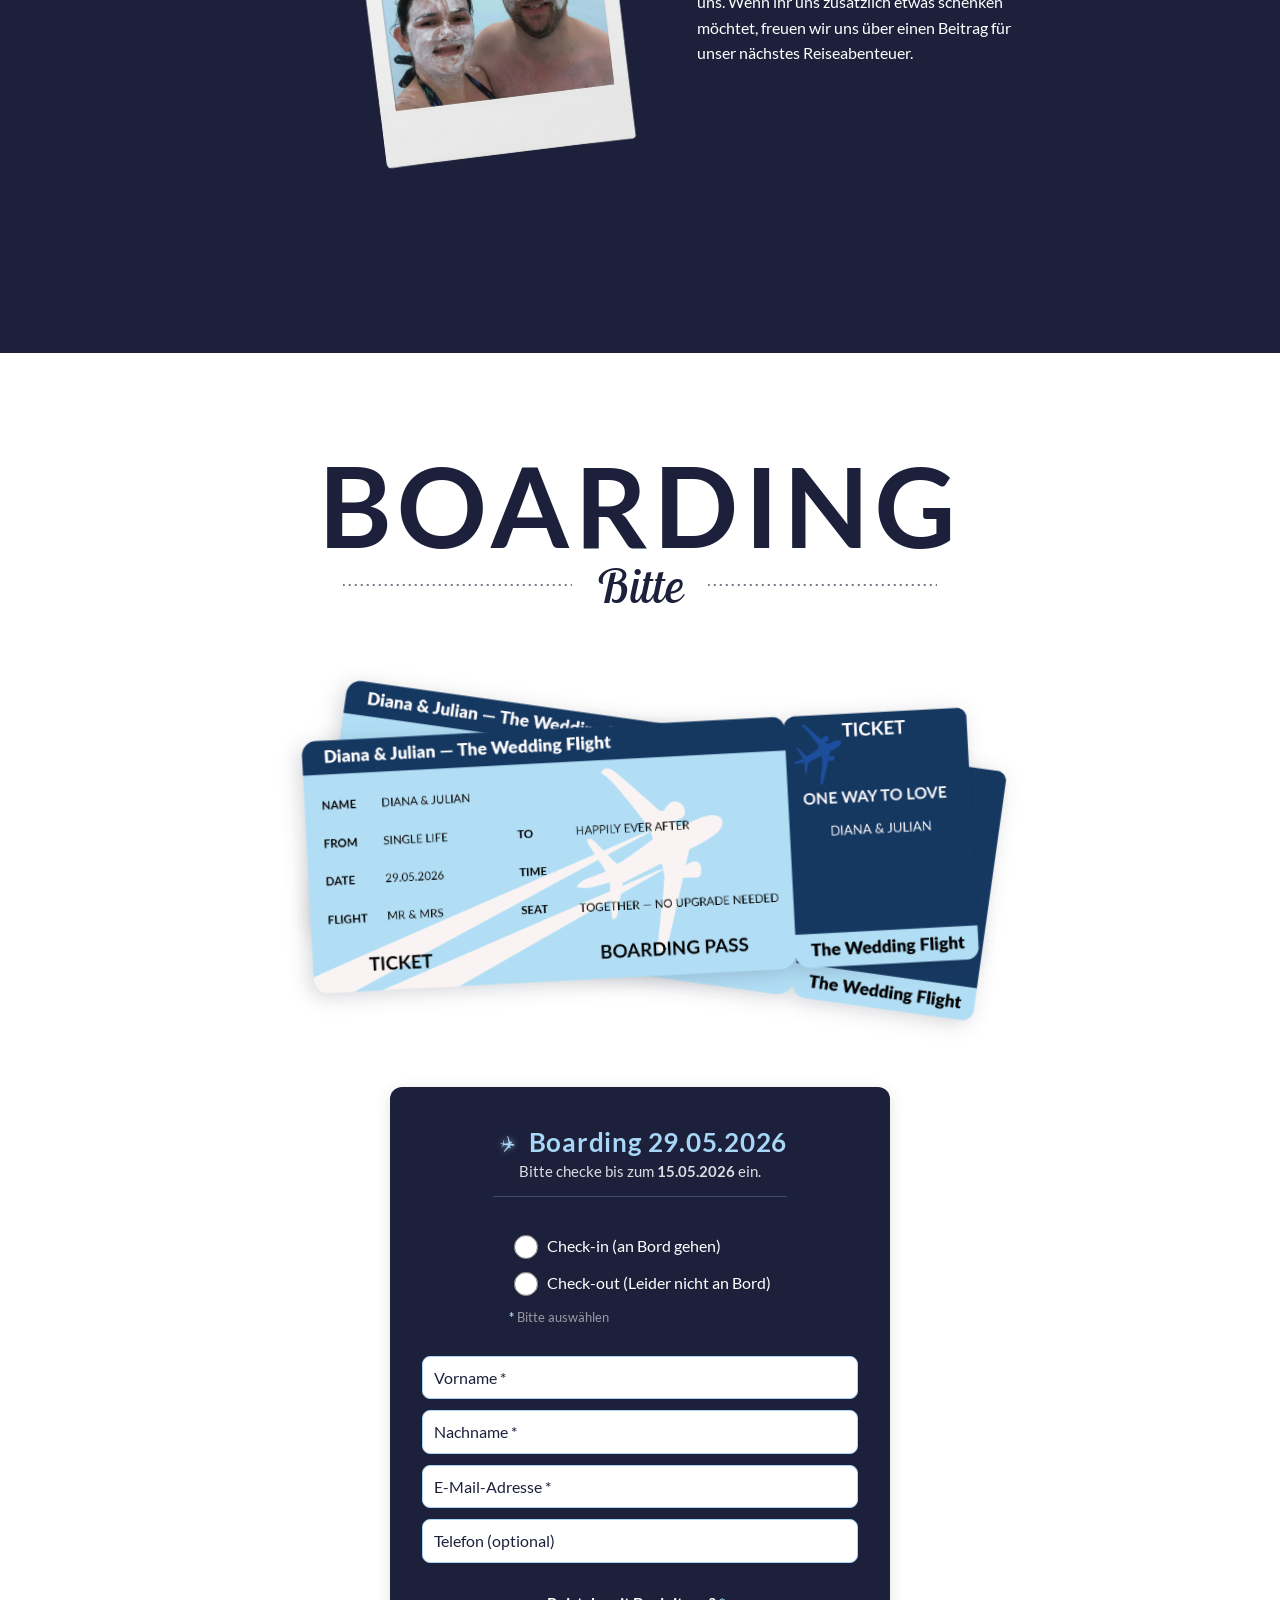
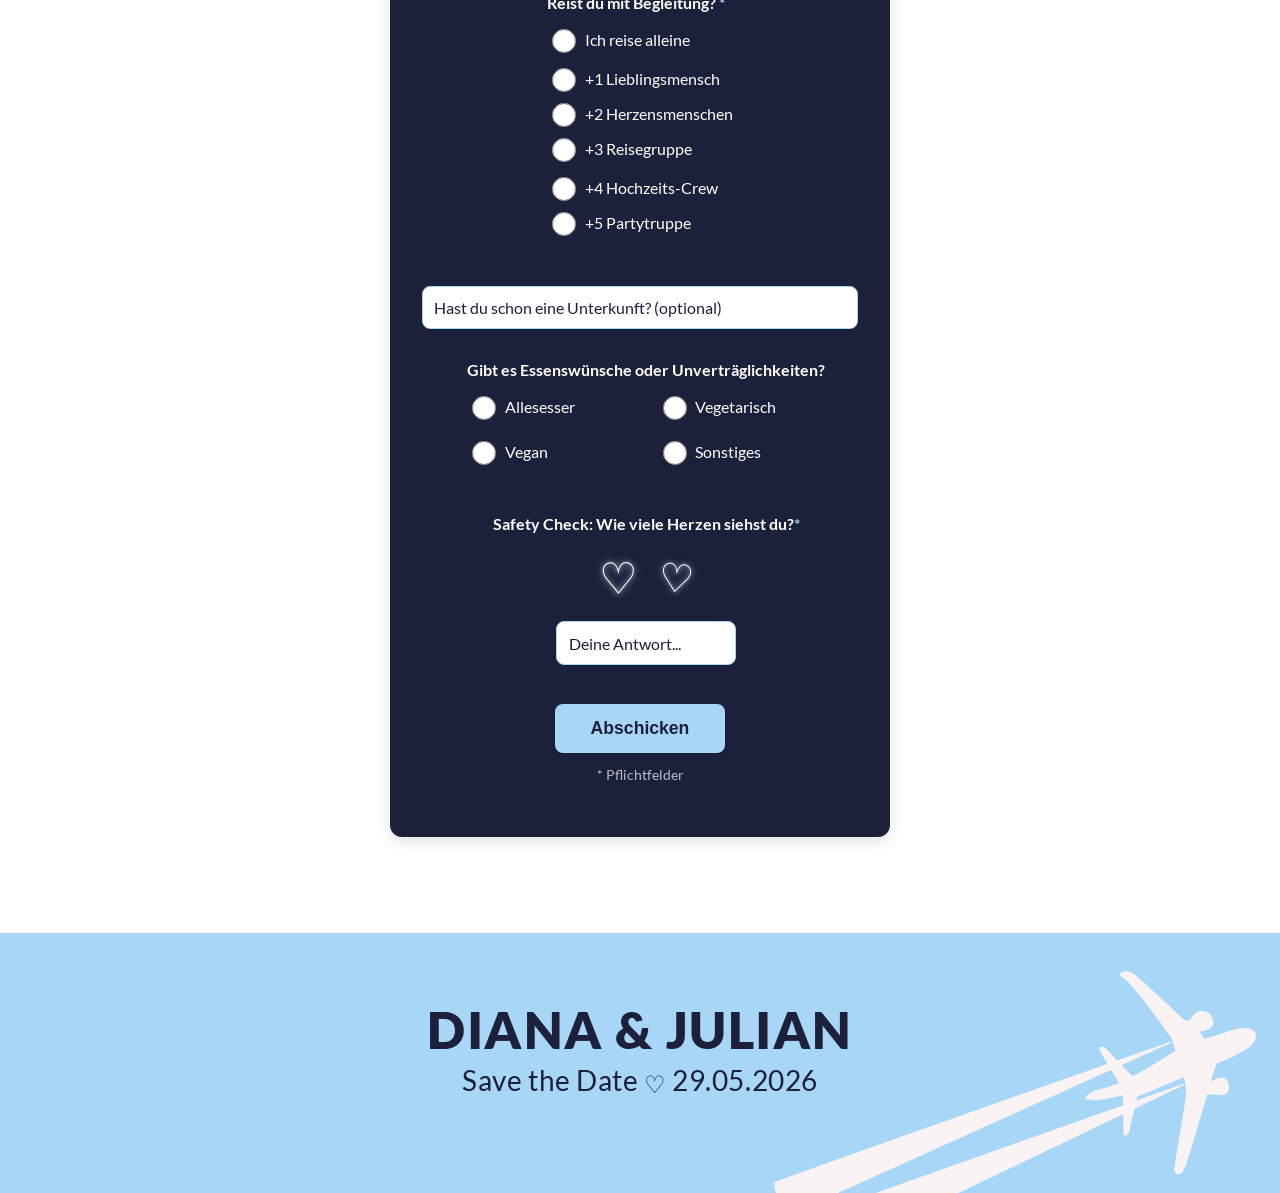
==== commit 00fbf1ac: "Finalisierung: Open Graph Tags hinzugefügt, Adressen zu Bahnstraße 22 korrigiert, Hochzeitsfeier auf" ====
--- a/pages/index.html
+++ b/pages/index.html
@@ -9,8 +9,8 @@
   <meta property="og:title" content="Diana & Julian – Hochzeit 29.05.2026">
   <meta property="og:description" content="Feiert mit uns unsere Hochzeit am 29. Mai 2026 in Traben-Trarbach! Save the Date ♡">
   <meta property="og:image" content="https://hochzeit.hoerst.org/assets/hero_image_desktop.png">
-  <meta property="og:image:width" content="1200">
-  <meta property="og:image:height" content="630">
+  <meta property="og:image:width" content="1024">
+  <meta property="og:image:height" content="768">
   <meta property="og:url" content="https://hochzeit.hoerst.org">
   <meta property="og:type" content="website">
   
@@ -44,7 +44,7 @@
       <li><a href="#start" class="active">Start</a></li>
       <li><a href="#geschichte">Unsere Geschichte</a></li>
       <li><a href="#details">Details</a></li>
-      <li><a href="#anfahrt">Anfahrt</a></li>
+      <li><a href="#anfahrt">Programm</a></li>
       <li><a href="#geschenke">Geschenke</a></li>
       <li><a href="#zusagen">Zusagen</a></li>
     </ul>
@@ -108,13 +108,13 @@
         <div class="details-block-text">
           <strong>Freitag, 29. Mai 2026</strong><br>
           Trauung: 13 Uhr<br>
-          Hochzeitsfeier: 19:00 Uhr
+          Hochzeitsfeier: 18:00 Uhr
         </div>
         <img src="../assets/icon/standort_icon_blau.png" alt="Standort Icon" class="details-icon-img">
         <div class="details-block-title lobster-regular">Wo</div>
         <div class="details-block-text">
           Bürgersaal Traben-Trarbach<br>
-          Am Markt 1<br>
+          Bahnstraße 22<br>
           56841 Traben-Trarbach
         </div>
       </div>
@@ -140,7 +140,7 @@
     </div>
   </section>
 
-  <!-- ANFAHRT -->
+  <!-- PROGRAMM -->
   <section id="anfahrt" class="anfahrt-section">
     <div class="anfahrt-bg"></div>
     <div class="anfahrt-content">
@@ -149,21 +149,28 @@
           <span class="geschichte-title anfahrt-headline-color">INFOS</span>
           <span class="geschichte-title geschichte-title-2 lobster-regular anfahrt-headline-color">
             <span class="geschichte-dots-inline geschichte-dots-dark"></span>
-            zur Anfahrt
+            zum Programm
             <span class="geschichte-dots-inline geschichte-dots-dark"></span>
           </span>
         </div>
       </div>
       <div class="anfahrt-boxes">
-        <div class="anfahrt-box">
-          <img src="../assets/transport_icon.png" alt="Transport Icon" class="anfahrt-icon-img">
-          <div class="anfahrt-box-title lobster-regular">Transport</div>
-          <div class="anfahrt-box-text">Ich bin ein Textabschnitt. Klicken Sie hier, um Ihren eigenen Text hinzuzufügen und mich zu bearbeiten. Hier können Sie Ihren Besuchern mehr erzählen.</div>
-        </div>
-        <div class="anfahrt-box">
-          <img src="../assets/icon_haus.png" alt="Haus Icon" class="anfahrt-icon-img">
-          <div class="anfahrt-box-title lobster-regular">Unterbringung</div>
-          <div class="anfahrt-box-text">Ich bin ein Textabschnitt. Klicken Sie hier, um Ihren eigenen Text hinzuzufügen und mich zu bearbeiten. Hier können Sie Ihren Besuchern mehr erzählen.</div>
+        <div class="anfahrt-box anfahrt-box-single">
+          <div class="anfahrt-box-title lobster-regular">Tagesablauf</div>
+          <div class="anfahrt-box-text">
+            <strong>13:00 Uhr – Standesamtliche Trauung im Familienkreis</strong>
+            Weingut Langguth, Rissbacher Str. 31, 56841 Traben-Trarbach.<br>
+            Alle anderen sind herzlich eingeladen, uns vor dem Trauzimmer zu empfangen.<br>
+            Falls du nicht persönlich dabei sein kannst, freuen wir uns sehr über deine Online-Teilnahme.<br>
+            <strong>Zoom:</strong> <a href="https://tinyurl.com/jd20260529" target="_blank" style="color: #a7d6f7;">https://tinyurl.com/jd20260529</a><br><br>
+            
+            <strong>13:45 Uhr – Sektempfang mit allen Gästen</strong>
+            Bürgersaal Altes Rathaus, Bahnstraße 22, 56841 Traben-Trarbach.<br>
+            Circa 500m vom Ort der Trauung.<br><br>
+            
+            <strong>18:00 Uhr – Abendessen</strong>
+            Bürgersaal Altes Rathaus, Bahnstraße 22, 56841 Traben-Trarbach
+          </div>
         </div>
       </div>
       <div class="fluglinie-herz-wrapper">
@@ -226,7 +233,7 @@
             <svg viewBox="0 0 616.15 457.71" xmlns="http://www.w3.org/2000/svg" class="formular-flugzeug-svg" aria-hidden="true"><path d="M333.71,269.94s4.4-13.72,3.85-24.71c-.56-10.98-8.57-61.3-8.57-61.3l-7.73-41.49s-5.93-23.5-10.21-28.75c-4.27-5.25,9.78-7.89,16.81,2.82,7.03,10.71,41.93,114.26,41.93,114.26l8.54,5.16s5.09-5.01,16.8-6.53c11.71-1.53,18.88,9.59,18.74,16.54s-2.61,15.67-12.25,15.94-18.6-5.44-18.6-5.44l2.21,18.54,30.03,5.77s11.71.48,30.58,6.06c18.87,5.58,20.95,17.7,20.95,17.7,0,0,.42,16.59-30.3,17.48-30.72.89-52.35-2.14-52.35-2.14l-25.89,25.14s34.85-5.4,27.01,16.87c-7.84,22.27-22.18,5.38-26.45,3.47-4.27-1.91-12.68-6.67-12.68-6.67,0,0-77.24,79.99-87.57,88.93-10.33,8.94-13.5,9.61-13.5,9.61,0,0-10.06-.28-8.27-7.02s65.8-86.34,76.54-104.08c10.74-17.74,12.38-31.58,12.38-31.58l-51.8-4.52-34.99-3.03s-33.59,37.79-39.1,44.92c-5.51,7.13-11.02,3.56-11.02,3.56l31.1-61.82s-23.83-6.19-36.65-10.58c-12.81-4.4-23.15-13.51-23.15-13.51,0,0,8.68-5.79,25.62-1.9,16.95,3.9,37.75,7.15,37.75,7.15,0,0-3.75-55.09-3.34-64.56.41-9.47,6.75-4.8,9.37,2.25,2.62,7.06,14.35,56.99,17.94,60.88,3.58,3.89,86.23-3.43,86.23-3.43Z" fill="#a7d6f7"/></svg>
             Boarding 29.05.2026
           </p>
-          <p class="zusagen-form-frist">Bitte checke bis zum <strong>15.04.2026</strong> ein.</p>
+          <p class="zusagen-form-frist">Bitte checke bis zum <strong>15.05.2026</strong> ein.</p>
         </div>
 
         <!-- Check-in / Check-out -->
--- a/styles/main.css
+++ b/styles/main.css
@@ -723,8 +723,11 @@
   display: inline-block;
   vertical-align: middle;
   flex: 1;
-  height: 0;
-  border-top: 2px dotted rgba(255, 255, 255, 0.6);
+  height: 2px;
+  background-image: radial-gradient(circle, rgba(255, 255, 255, 0.6) 1px, transparent 1px);
+  background-size: 6px 2px;
+  background-repeat: repeat-x;
+  background-position: center;
   margin: 0 0.5em;
   min-width: 12px;
 }
@@ -735,7 +738,7 @@
 }
 
 .geschichte-dots-dark {
-  border-top-color: #1c203a !important;
+  background-image: radial-gradient(circle, rgba(28, 32, 58, 0.6) 1px, transparent 1px) !important;
 }
 
 .zusagen-headline-color {
@@ -1258,15 +1261,29 @@
 .anfahrt-box-title {
   color: #fff;
   font-family: 'Lobster Two', cursive;
-  font-size: 1.3em;
+  font-size: 1.8em;
   font-weight: 700;
   margin-bottom: 0.5em;
 }
 
 .anfahrt-box-text {
   font-family: 'Lato', Arial, sans-serif;
-  font-size: 1em;
+  font-size: 1.1em;
   color: #fff;
+  line-height: 1.6;
+}
+
+.anfahrt-box-text strong {
+  font-size: 1.3em;
+  display: block;
+  margin-bottom: 0.15em;
+  line-height: 1.4;
+}
+
+.anfahrt-box-single {
+  max-width: 600px;
+  margin-left: auto;
+  margin-right: auto;
 }
 
 .fluglinie-herz-wrapper {
